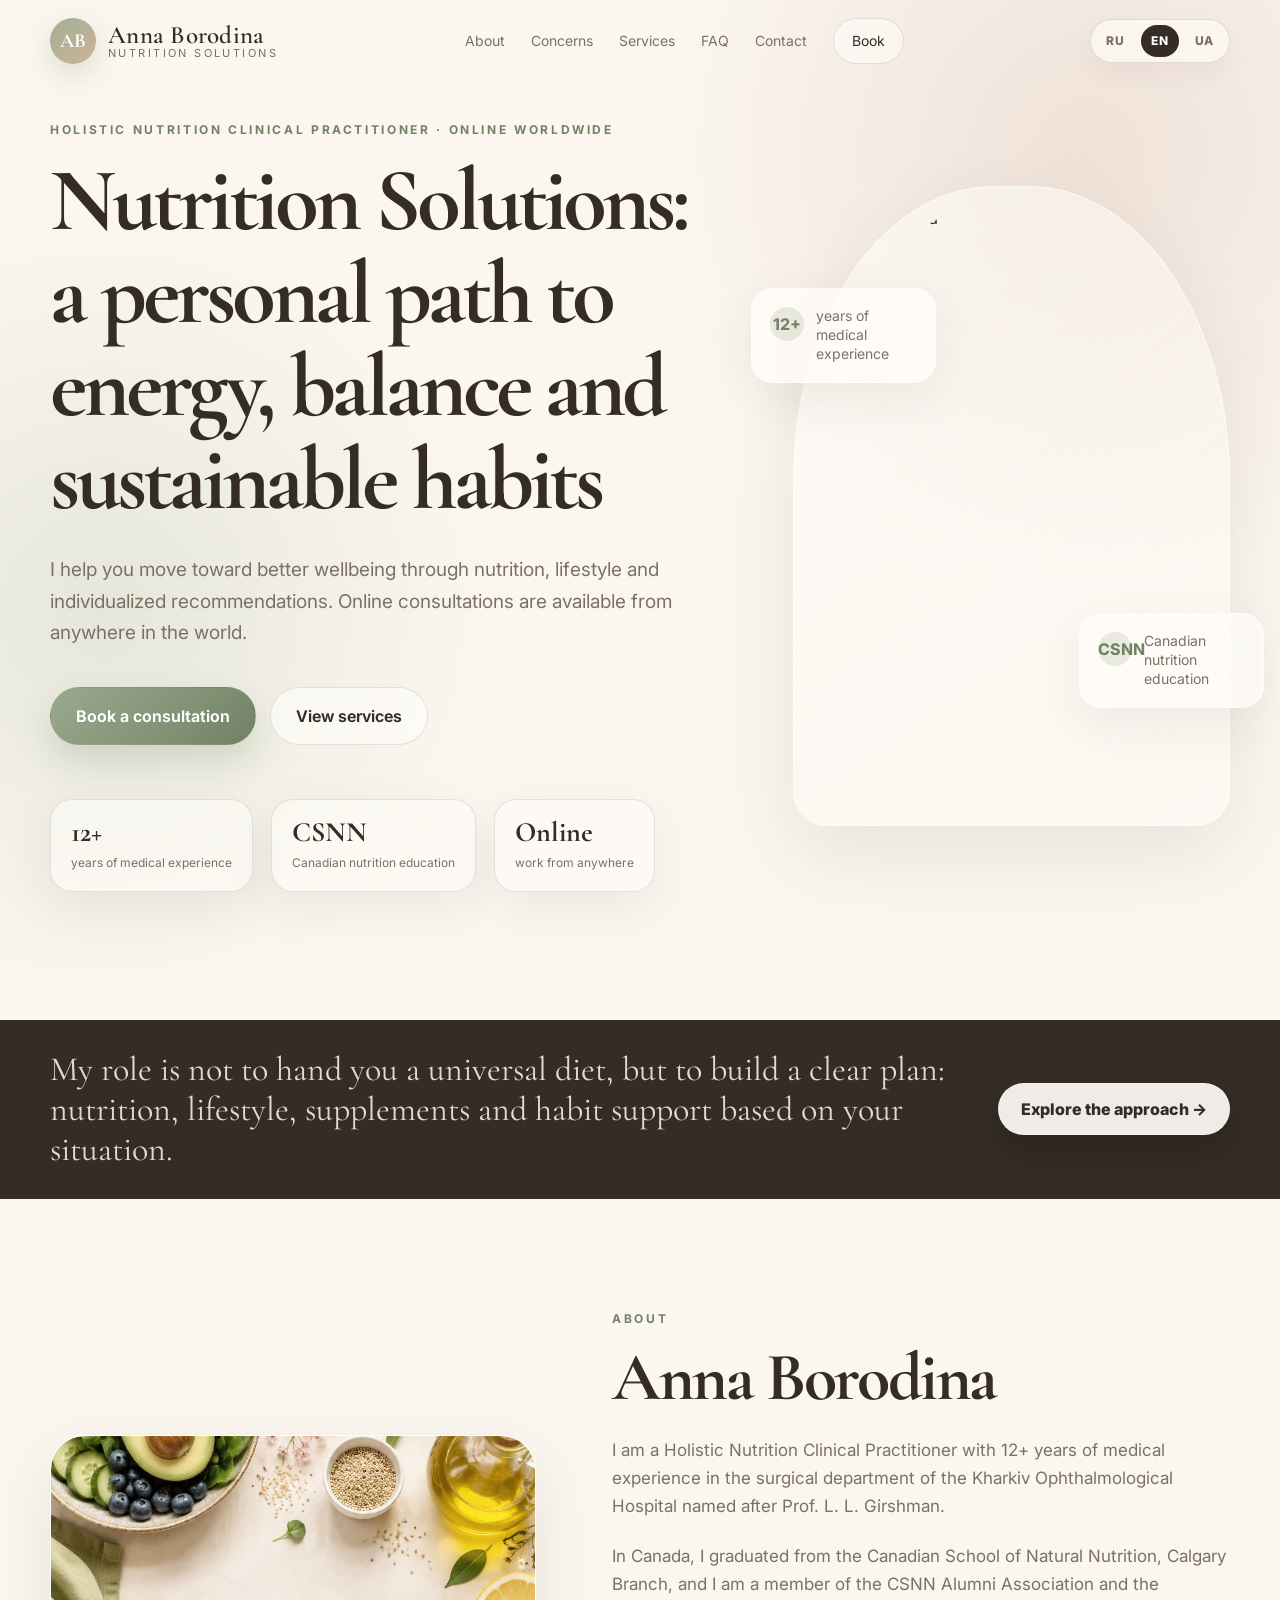
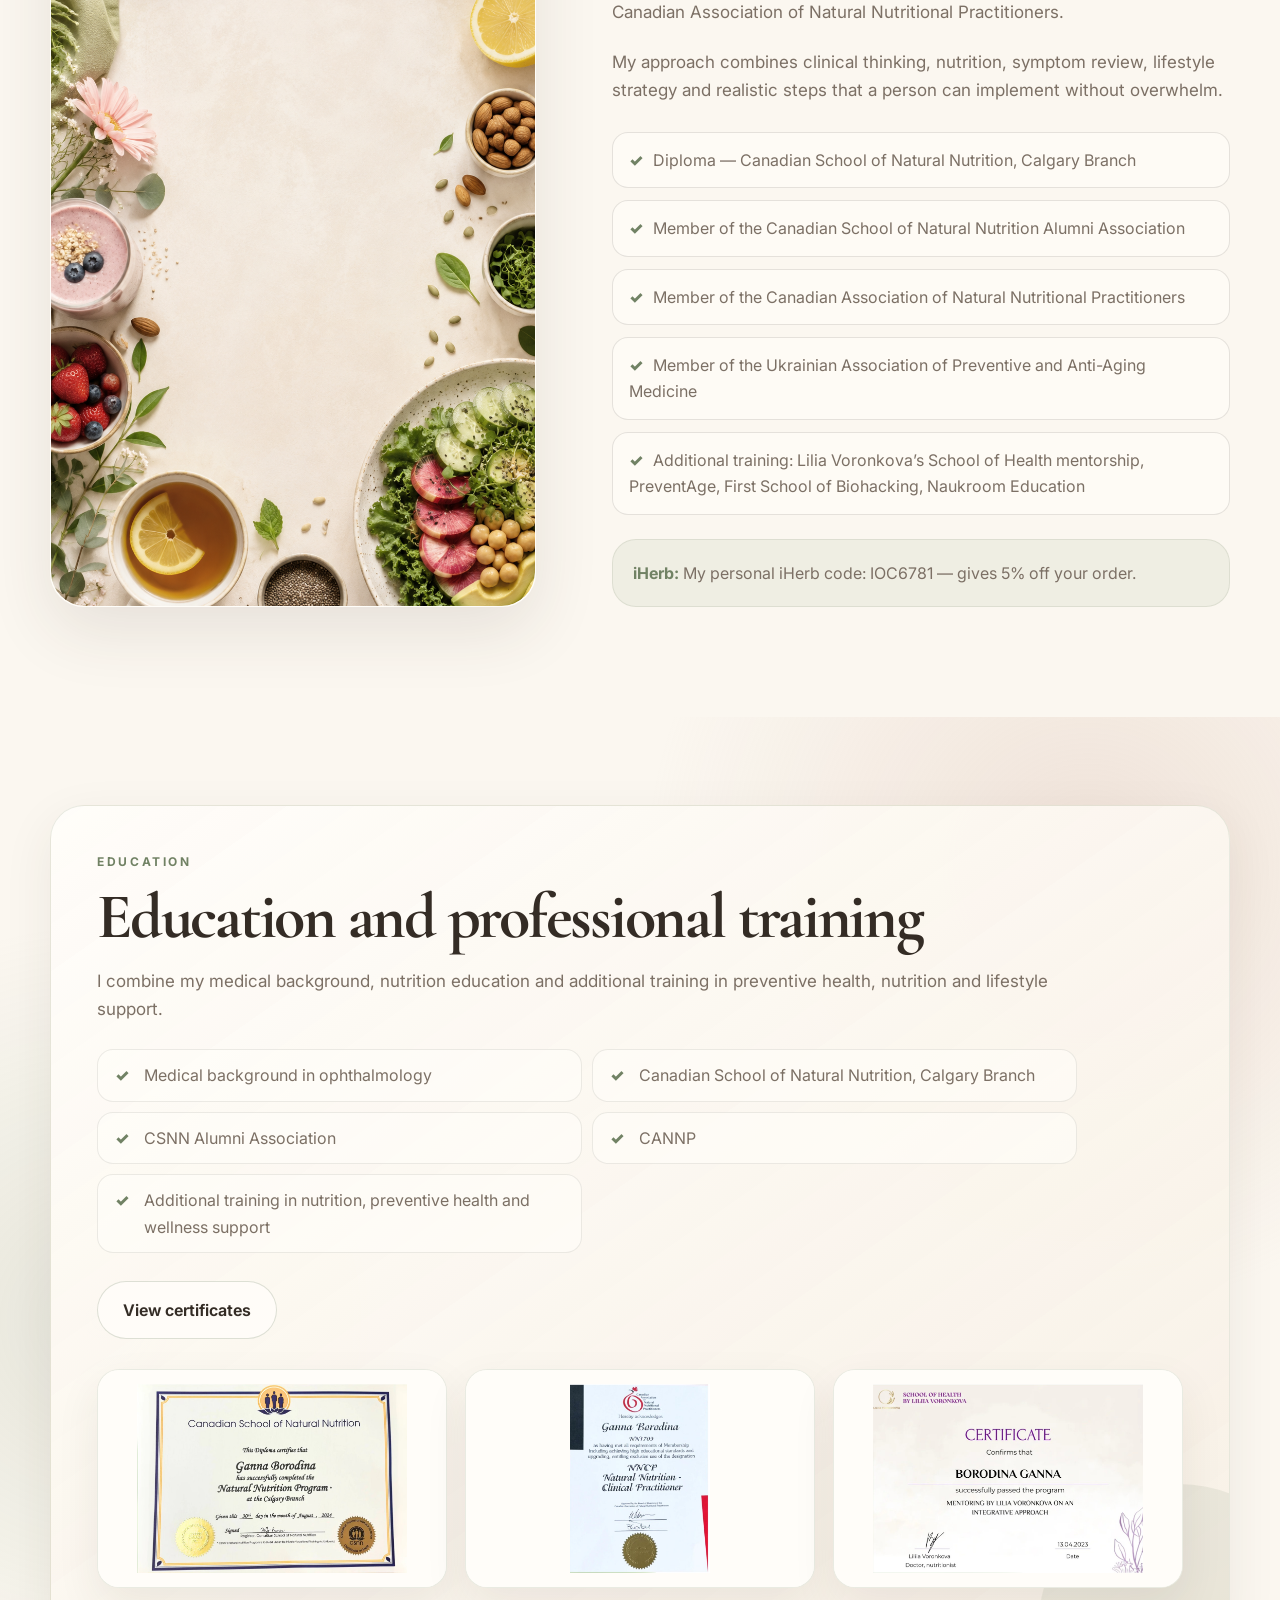
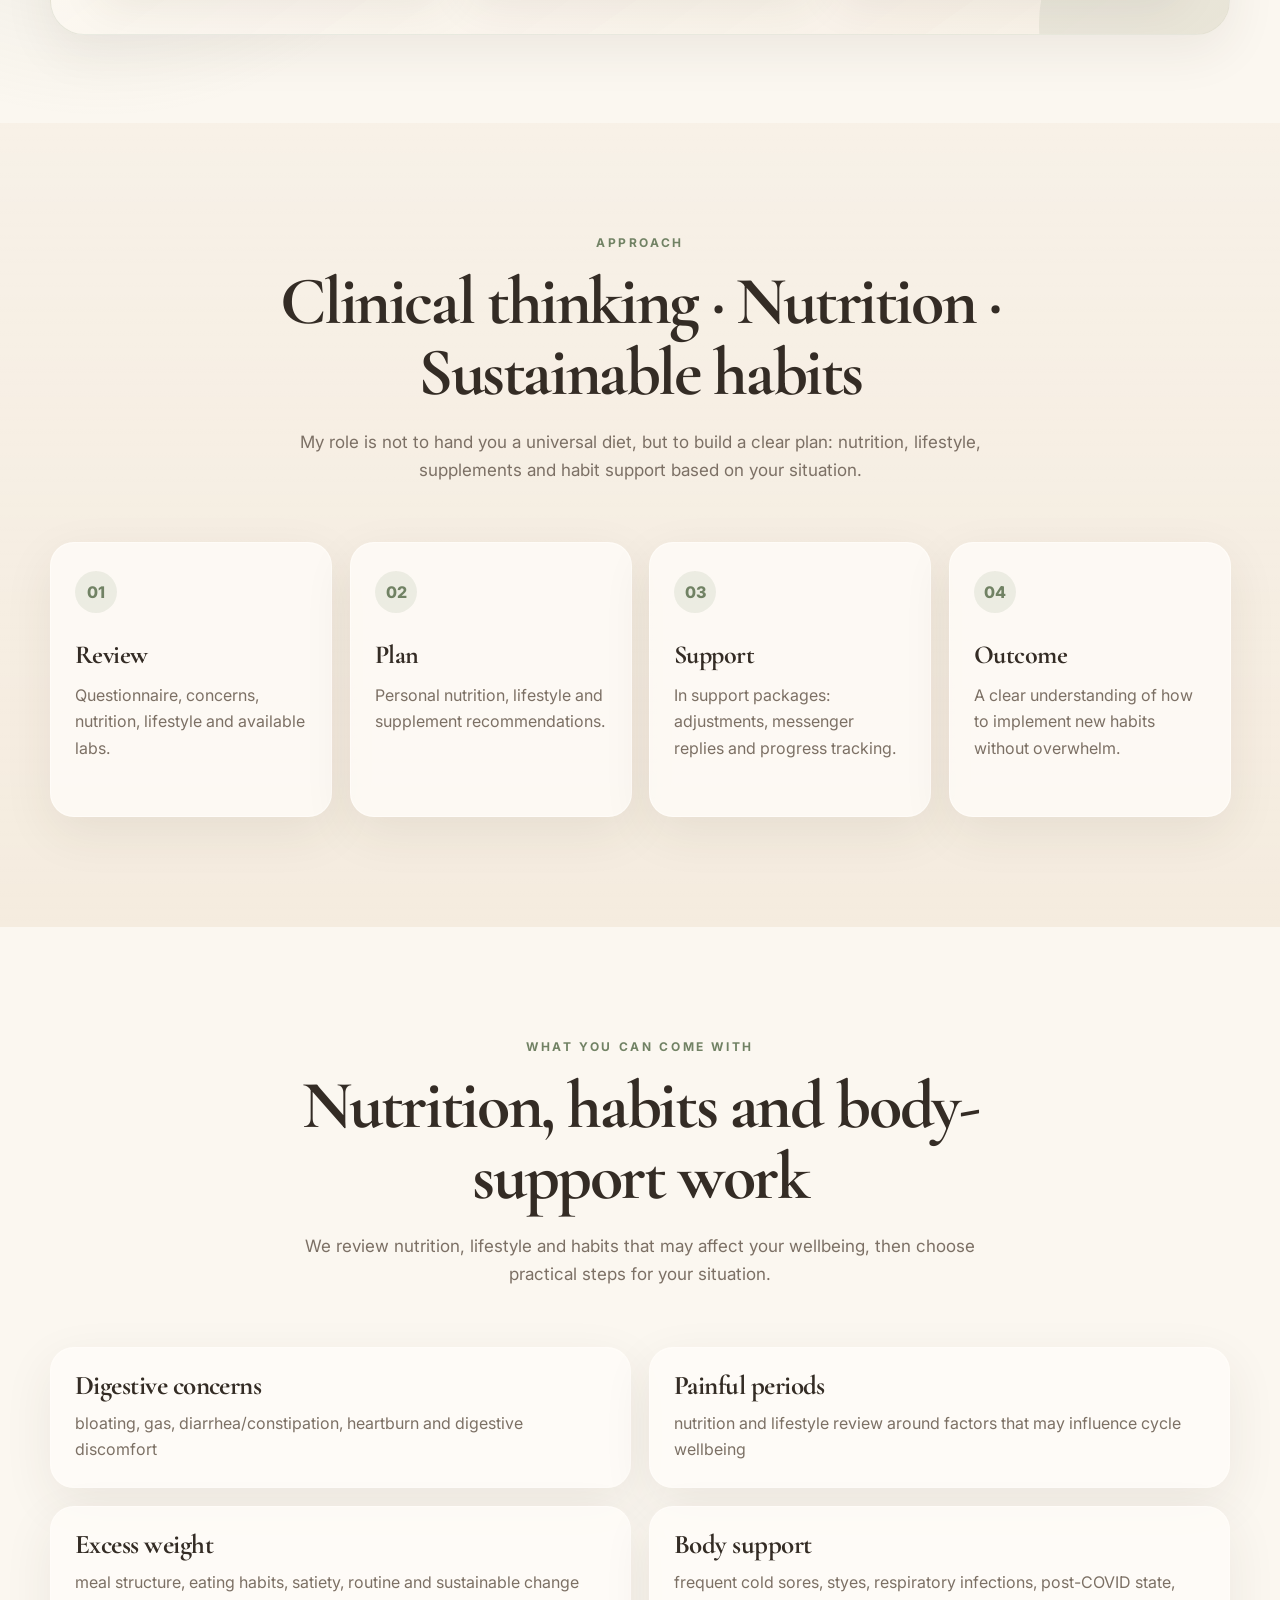
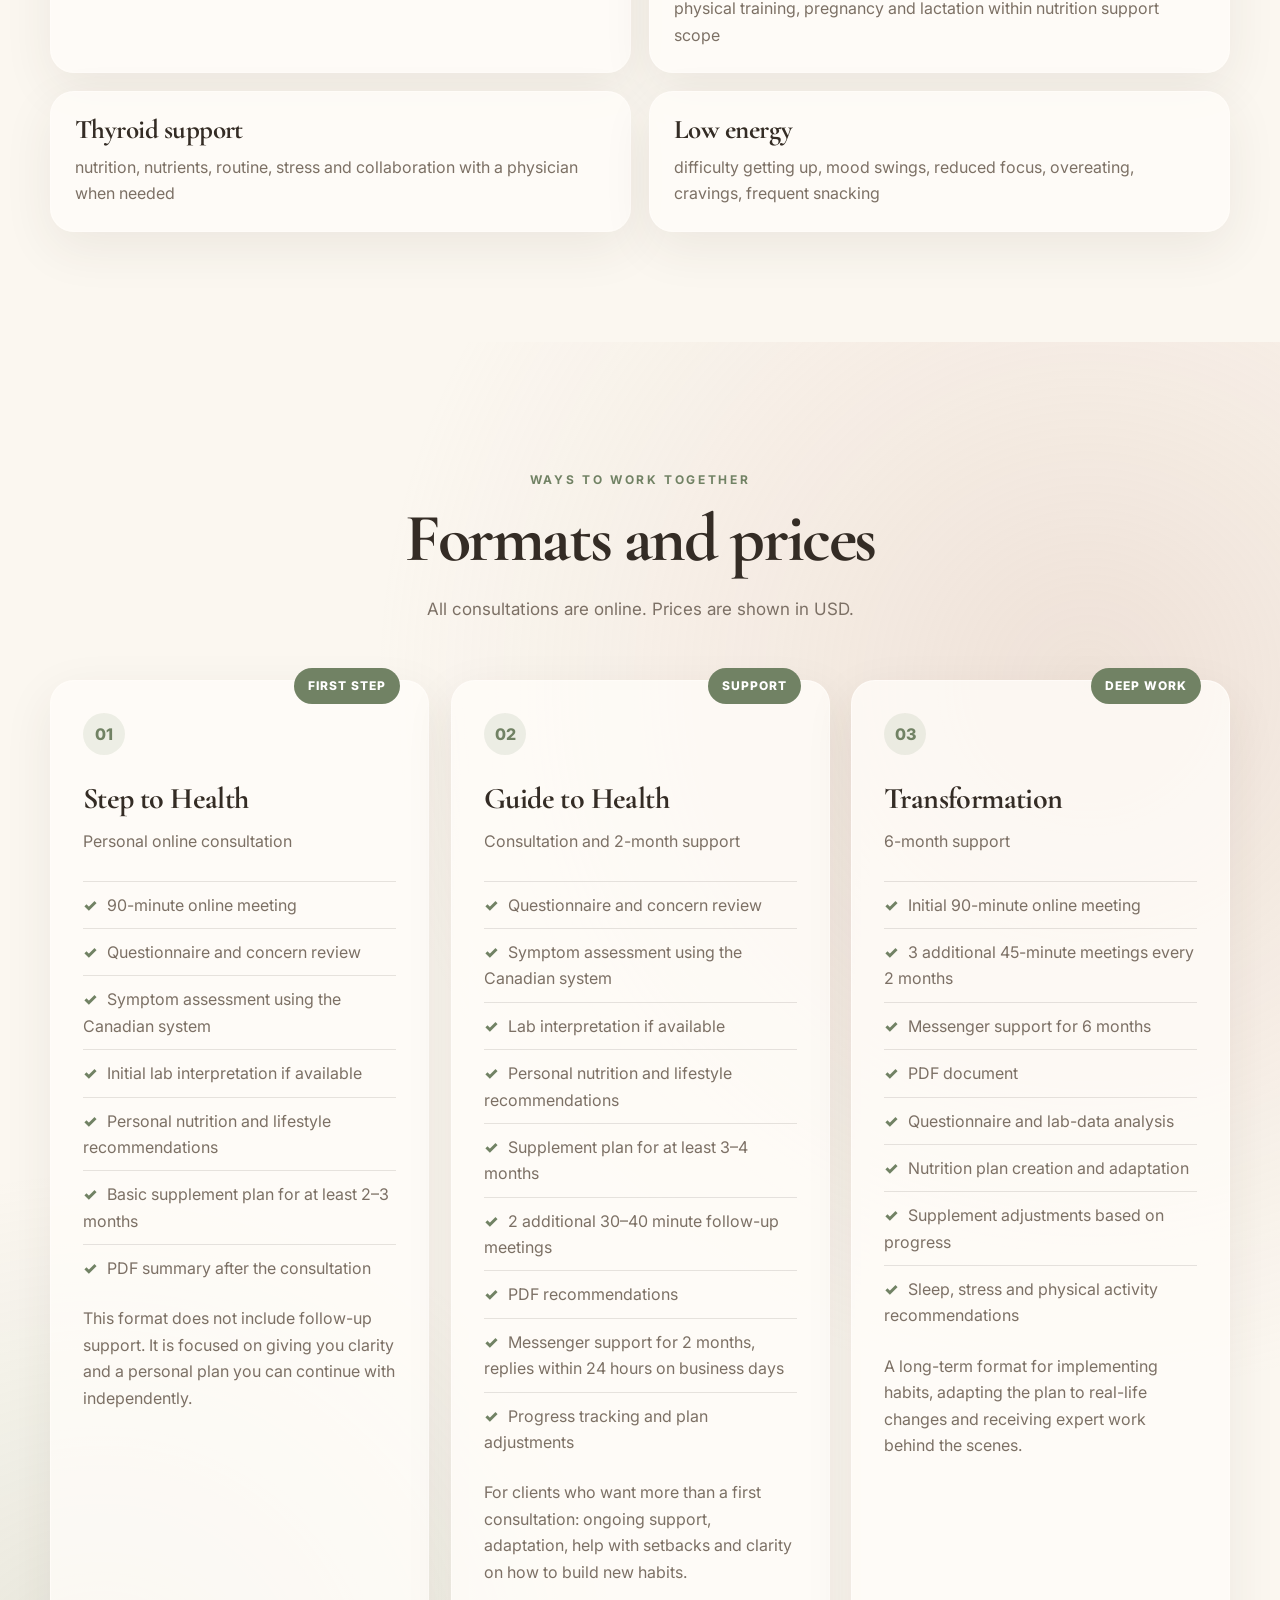
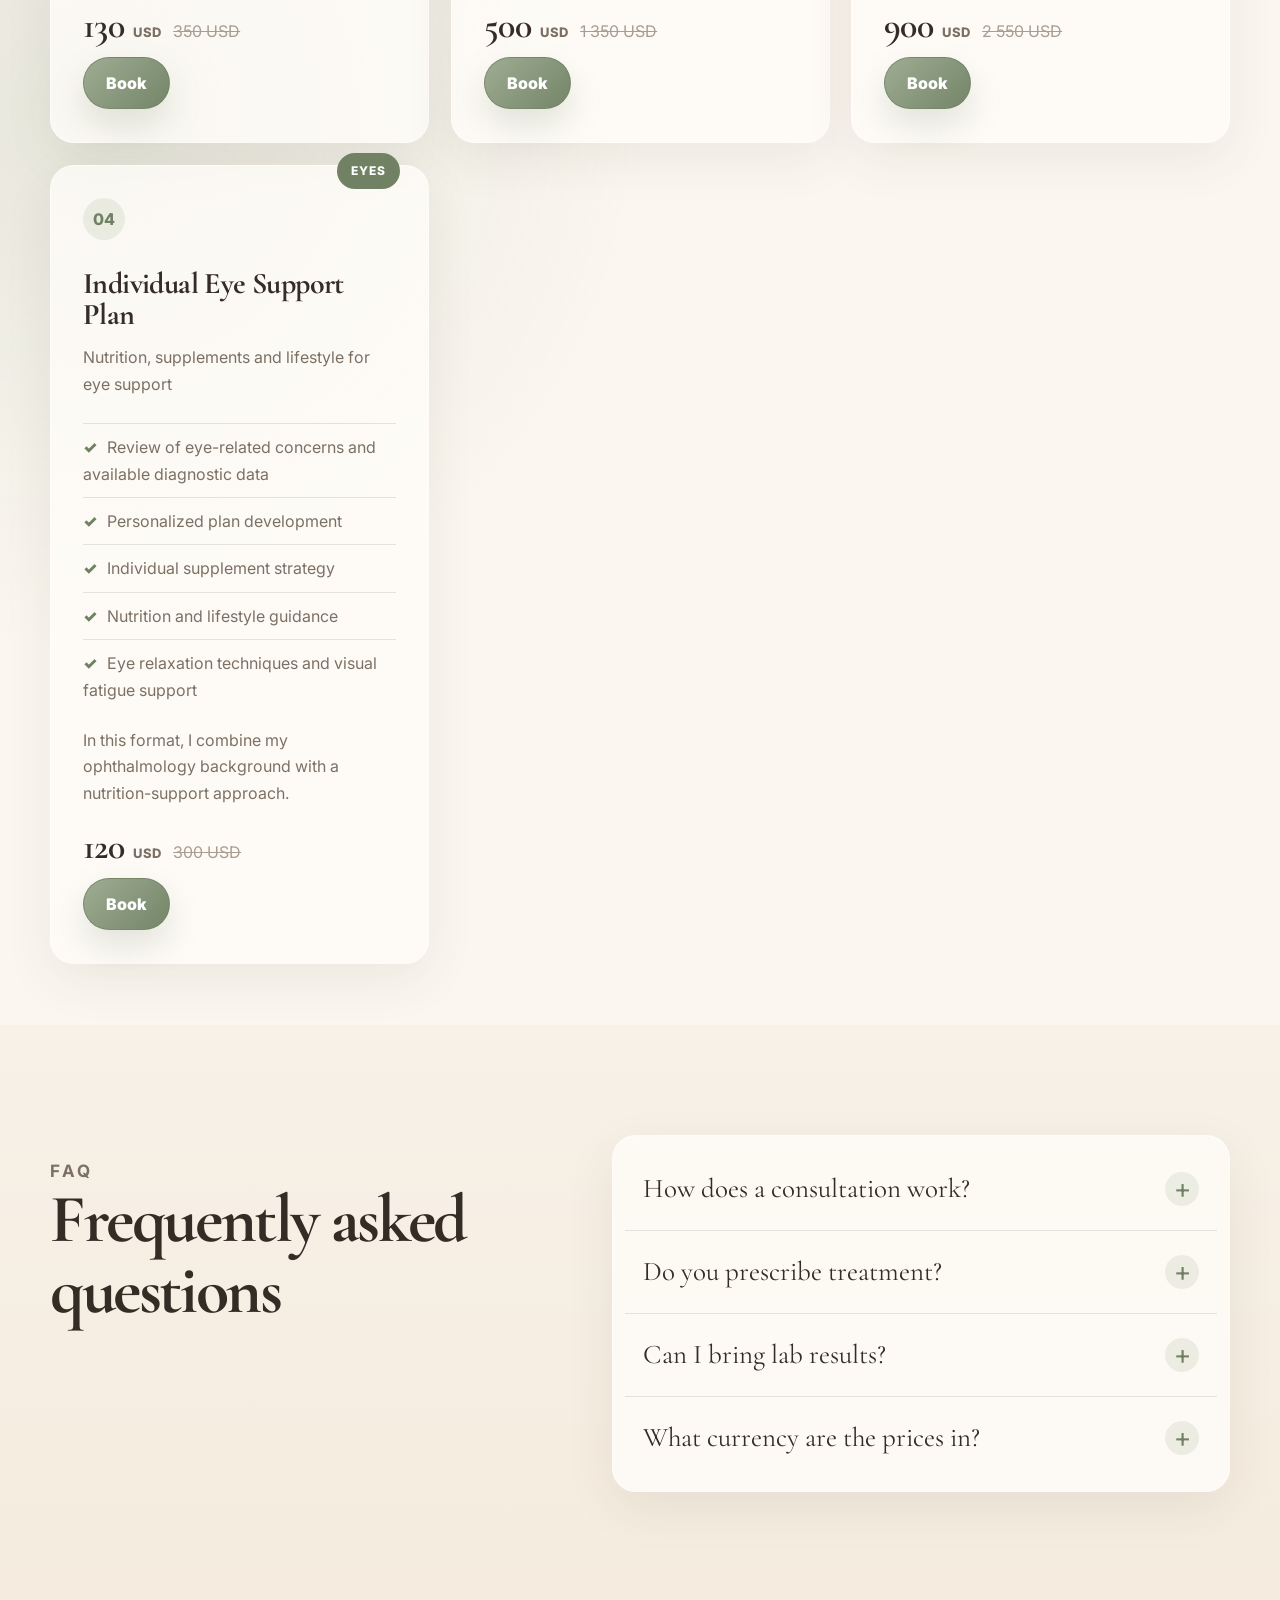
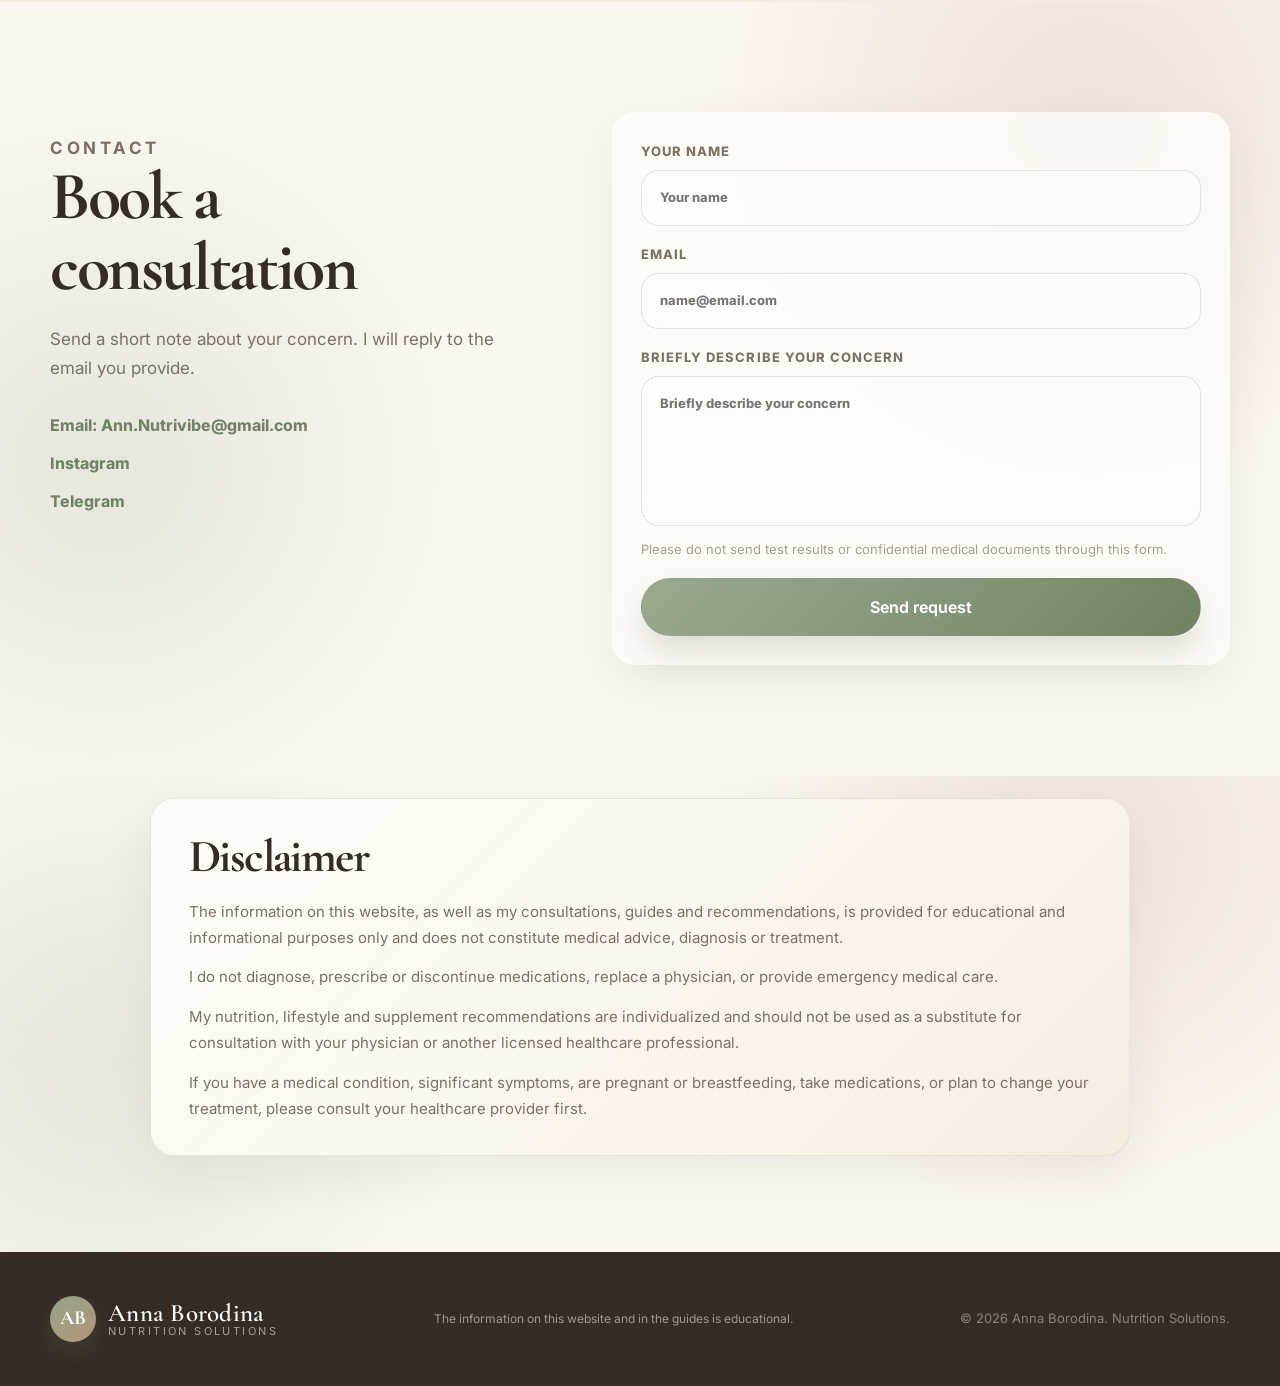
==== index.html @ f06d3c9f "Removed Disclaimer link Removed Disclaimer link" ====
<!DOCTYPE html>

<html lang="en">
<head>
<meta charset="utf-8"/>
<meta content="width=device-width, initial-scale=1.0" name="viewport"/>
<meta content="Anna Borodina — Holistic Nutrition Clinical Practitioner. Online nutrition, lifestyle and supplement consultations." name="description"/>
<title>Anna Borodina — Holistic Nutrition Clinical Practitioner</title>
<link href="https://fonts.googleapis.com" rel="preconnect"/>
<link crossorigin="" href="https://fonts.gstatic.com" rel="preconnect"/>
<link href="https://fonts.googleapis.com/css2?family=Cormorant+Garamond:ital,wght@0,400;0,500;0,600;0,700;1,400;1,500&amp;family=Inter:wght@300;400;500;600;700&amp;display=swap" rel="stylesheet"/>
<link href="style.css" rel="stylesheet"/>
</head>
<body>
<div aria-hidden="true" class="page-noise"></div>
<header class="site-header" id="siteHeader">
<div class="container header-inner">
<a aria-label="Anna Borodina home" class="brand" href="#top">
<span class="brand-mark">AB</span>
<span class="brand-text">
<strong>Anna Borodina</strong>
<em>Nutrition Solutions</em>
</span>
</a>
<nav aria-label="Main navigation" class="nav" id="mainNav">
<a href="#about">About</a>
<a href="#scope">Concerns</a>
<a href="#services">Services</a>
<a href="#guides" hidden>Guides</a>
<a href="#faq">FAQ</a>
<a href="#contact">Contact</a>
<a class="nav-cta" href="#contact">Book</a>
<div aria-label="Language switcher" class="language-switcher">
<a class="" href="ru.html">RU</a>
<a class="active" href="index.html">EN</a>
<a class="" href="ua.html">UA</a>
</div>
</nav>
<div class="header-tools">
<div aria-label="Language switcher" class="language-switcher">
<a class="" href="ru.html">RU</a>
<a class="active" href="index.html">EN</a>
<a class="" href="ua.html">UA</a>
</div>
<button aria-expanded="false" aria-label="Open menu" class="menu-button" id="menuButton">
<span></span>
<span></span>
</button>
</div>
</div>
</header>
<main id="top">
<section class="hero section-soft">
<div class="container hero-grid">
<div class="hero-copy reveal">
<p class="eyebrow">Holistic Nutrition Clinical Practitioner · Online worldwide</p>
<h1>Nutrition Solutions: a personal path to energy, balance and sustainable habits</h1>
<p class="lead">I help you move toward better wellbeing through nutrition, lifestyle and individualized recommendations. Online consultations are available from anywhere in the world.</p>
<div class="hero-actions">
<a class="button button-primary" href="#contact">Book a consultation</a>
<a class="button button-ghost" href="#services">View services</a>
</div>
<div aria-label="Key benefits" class="trust-row">
<div><strong>12+</strong><span>years of medical experience</span></div>
<div><strong>CSNN</strong><span>Canadian nutrition education</span></div>
<div><strong>Online</strong><span>work from anywhere</span></div>
</div>
</div>
<div class="hero-art reveal reveal-delay-1">
<div class="portrait-card">
<img alt="Anna Borodina" class="portrait-image" src="https://static.tildacdn.com/tild3362-6565-4362-a462-353531636139/2.png"/>
</div>
<div class="floating-note note-top">
<span>12+</span>
<p>years of medical experience</p>
</div>
<div class="floating-note note-bottom">
<span>CSNN</span>
<p>Canadian nutrition education</p>
</div>
</div>
</div>
</section>
<section class="intro-strip">
<div class="container intro-grid reveal">
<p>My role is not to hand you a universal diet, but to build a clear plan: nutrition, lifestyle, supplements and habit support based on your situation.</p>
<a href="#approach">Explore the approach →</a>
</div>
</section>
<section class="about section" id="about">
<div class="container about-grid">
<div class="about-media reveal">
<div class="soft-photo photo-real">
<img alt="Nutrition and lifestyle support" class="about-photo-image" src="assets/images/about-nutrition-frame.png"/>
<div class="photo-caption">
<strong>Nutrition Solutions</strong>
<span>Holistic Nutrition Clinical Practitioner</span>
</div>
</div>
</div>
<div class="about-copy reveal reveal-delay-1">
<p class="eyebrow">About</p>
<h2>Anna Borodina</h2>
<p>I am a Holistic Nutrition Clinical Practitioner with 12+ years of medical experience in the surgical department of the Kharkiv Ophthalmological Hospital named after Prof. L. L. Girshman.</p>
<p>In Canada, I graduated from the Canadian School of Natural Nutrition, Calgary Branch, and I am a member of the CSNN Alumni Association and the Canadian Association of Natural Nutritional Practitioners.</p>
<p>My approach combines clinical thinking, nutrition, symptom review, lifestyle strategy and realistic steps that a person can implement without overwhelm.</p>
<ul class="credentials-list">
<li>Diploma — Canadian School of Natural Nutrition, Calgary Branch</li>
<li>Member of the Canadian School of Natural Nutrition Alumni Association</li>
<li>Member of the Canadian Association of Natural Nutritional Practitioners</li>
<li>Member of the Ukrainian Association of Preventive and Anti-Aging Medicine</li>
<li>Additional training: Lilia Voronkova’s School of Health mentorship, PreventAge, First School of Biohacking, Naukroom Education</li>
</ul>
<div class="iherb-note"><strong>iHerb:</strong> My personal iHerb code: IOC6781 — gives 5% off your order.</div>
<div class="signature-row" hidden>
<span class="signature">Anna Borodina</span>
<span class="line"></span>
</div>
</div>
</div>
</section>
<section class="credentials-section section-soft" id="credentials">
<div class="container credentials-layout">
<div class="credentials-copy reveal">
<p class="eyebrow">Education</p>
<h2>Education and professional training</h2>
<p>I combine my medical background, nutrition education and additional training in preventive health, nutrition and lifestyle support.</p>
<ul class="credentials-highlights">
<li>Medical background in ophthalmology</li>
<li>Canadian School of Natural Nutrition, Calgary Branch</li>
<li>CSNN Alumni Association</li>
<li>CANNP</li>
<li>Additional training in nutrition, preventive health and wellness support</li>
</ul>
<button class="button button-ghost gallery-button" type="button" data-gallery-open="credentials">View certificates</button>
</div>
<div class="certificate-preview-grid reveal reveal-delay-1" aria-label="Anna Borodina certificates">
<button class="media-preview-card certificate-card" type="button" data-gallery-open="credentials" data-gallery-start="0" aria-label="Open certificate 1">
<img alt="Anna Borodina certificate 1" loading="lazy" src="assets/credentials/certificate-01.jpg"/>
</button>
<button class="media-preview-card certificate-card" type="button" data-gallery-open="credentials" data-gallery-start="1" aria-label="Open certificate 2">
<img alt="Anna Borodina certificate 2" loading="lazy" src="assets/credentials/certificate-02.jpg"/>
</button>
<button class="media-preview-card certificate-card" type="button" data-gallery-open="credentials" data-gallery-start="2" aria-label="Open certificate 3">
<img alt="Anna Borodina certificate 3" loading="lazy" src="assets/credentials/certificate-03.jpg"/>
</button>
</div>
<div class="gallery-source" data-gallery-alt-prefix="Anna Borodina certificate" data-gallery-counter-label="Certificate" data-gallery-count="10" data-gallery-extension="jpg" data-gallery-folder="assets/credentials" data-gallery-group-source="credentials" data-gallery-prefix="certificate" data-gallery-title="Certificates" hidden></div>
</div>
</section>
<section class="approach section section-warm" id="approach">
<div class="container">
<div class="section-heading reveal">
<p class="eyebrow">Approach</p>
<h2>Clinical thinking · Nutrition · Sustainable habits</h2>
<p>My role is not to hand you a universal diet, but to build a clear plan: nutrition, lifestyle, supplements and habit support based on your situation.</p>
</div>
<div class="principles-grid">
<article class="principle-card reveal">
<span class="card-number">01</span>
<h3>Review</h3>
<p>Questionnaire, concerns, nutrition, lifestyle and available labs.</p>
</article>
<article class="principle-card reveal reveal-delay-1">
<span class="card-number">02</span>
<h3>Plan</h3>
<p>Personal nutrition, lifestyle and supplement recommendations.</p>
</article>
<article class="principle-card reveal reveal-delay-2">
<span class="card-number">03</span>
<h3>Support</h3>
<p>In support packages: adjustments, messenger replies and progress tracking.</p>
</article>
<article class="principle-card reveal reveal-delay-3">
<span class="card-number">04</span>
<h3>Outcome</h3>
<p>A clear understanding of how to implement new habits without overwhelm.</p>
</article>
</div>
</div>
</section>
<section class="section" id="scope">
<div class="container">
<div class="section-heading reveal">
<p class="eyebrow">What you can come with</p>
<h2>Nutrition, habits and body-support work</h2>
<p>We review nutrition, lifestyle and habits that may affect your wellbeing, then choose practical steps for your situation.</p>
</div>
<div class="scope-grid">
<article class="scope-card reveal reveal-delay-0">
<h3>Digestive concerns</h3>
<p>bloating, gas, diarrhea/constipation, heartburn and digestive discomfort</p>
</article>
<article class="scope-card reveal reveal-delay-1">
<h3>Painful periods</h3>
<p>nutrition and lifestyle review around factors that may influence cycle wellbeing</p>
</article>
<article class="scope-card reveal reveal-delay-2">
<h3>Excess weight</h3>
<p>meal structure, eating habits, satiety, routine and sustainable change</p>
</article>
<article class="scope-card reveal reveal-delay-3">
<h3>Body support</h3>
<p>frequent cold sores, styes, respiratory infections, post-COVID state, physical training, pregnancy and lactation within nutrition support scope</p>
</article>
<article class="scope-card reveal reveal-delay-3">
<h3>Thyroid support</h3>
<p>nutrition, nutrients, routine, stress and collaboration with a physician when needed</p>
</article>
<article class="scope-card reveal reveal-delay-3">
<h3>Low energy</h3>
<p>difficulty getting up, mood swings, reduced focus, overeating, cravings, frequent snacking</p>
</article>
</div>
</div>
</section>
<section class="services section section-soft" id="services">
<div class="container">
<div class="section-heading reveal">
<p class="eyebrow">Ways to work together</p>
<h2>Formats and prices</h2>
<p>All consultations are online. Prices are shown in USD.</p>
</div>
<div class="service-cards">




<article class="service-card featured reveal reveal-delay-0">
<div class="badge">first step</div>
<div class="service-top">
<span>01</span>
<h3>Step to Health</h3>
</div>
<p>Personal online consultation</p>
<ul>
<li>90-minute online meeting</li>
<li>Questionnaire and concern review</li>
<li>Symptom assessment using the Canadian system</li>
<li>Initial lab interpretation if available</li>
<li>Personal nutrition and lifestyle recommendations</li>
<li>Basic supplement plan for at least 2–3 months</li>
<li>PDF summary after the consultation</li>
</ul>
<p class="service-note">This format does not include follow-up support. It is focused on giving you clarity and a personal plan you can continue with independently.</p>
<div class="service-footer"><div class="price-line"><span class="price-amount">130</span><span class="price-currency">USD</span><span class="old-price">350 USD</span></div><a class="service-button" href="#contact">Book</a></div>
</article><article class="service-card reveal reveal-delay-1">
<div class="badge">support</div>
<div class="service-top">
<span>02</span>
<h3>Guide to Health</h3>
</div>
<p>Consultation and 2-month support</p>
<ul>
<li>Questionnaire and concern review</li>
<li>Symptom assessment using the Canadian system</li>
<li>Lab interpretation if available</li>
<li>Personal nutrition and lifestyle recommendations</li>
<li>Supplement plan for at least 3–4 months</li>
<li>2 additional 30–40 minute follow-up meetings</li>
<li>PDF recommendations</li>
<li>Messenger support for 2 months, replies within 24 hours on business days</li>
<li>Progress tracking and plan adjustments</li>
</ul>
<p class="service-note">For clients who want more than a first consultation: ongoing support, adaptation, help with setbacks and clarity on how to build new habits.</p>
<div class="service-footer"><div class="price-line"><span class="price-amount">500</span><span class="price-currency">USD</span><span class="old-price">1 350 USD</span></div><a class="service-button" href="#contact">Book</a></div>
</article><article class="service-card reveal reveal-delay-2">
<div class="badge">deep work</div>
<div class="service-top">
<span>03</span>
<h3>Transformation</h3>
</div>
<p>6-month support</p>
<ul>
<li>Initial 90-minute online meeting</li>
<li>3 additional 45-minute meetings every 2 months</li>
<li>Messenger support for 6 months</li>
<li>PDF document</li>
<li>Questionnaire and lab-data analysis</li>
<li>Nutrition plan creation and adaptation</li>
<li>Supplement adjustments based on progress</li>
<li>Sleep, stress and physical activity recommendations</li>
</ul>
<p class="service-note">A long-term format for implementing habits, adapting the plan to real-life changes and receiving expert work behind the scenes.</p>
<div class="service-footer"><div class="price-line"><span class="price-amount">900</span><span class="price-currency">USD</span><span class="old-price">2 550 USD</span></div><a class="service-button" href="#contact">Book</a></div>
</article><article class="service-card reveal reveal-delay-3">
<div class="badge">eyes</div>
<div class="service-top">
<span>04</span>
<h3>Individual Eye Support Plan</h3>
</div>
<p>Nutrition, supplements and lifestyle for eye support</p>
<ul>
<li>Review of eye-related concerns and available diagnostic data</li>
<li>Personalized plan development</li>
<li>Individual supplement strategy</li>
<li>Nutrition and lifestyle guidance</li>
<li>Eye relaxation techniques and visual fatigue support</li>
</ul>
<p class="service-note">In this format, I combine my ophthalmology background with a nutrition-support approach.</p>
<div class="service-footer"><div class="price-line"><span class="price-amount">120</span><span class="price-currency">USD</span><span class="old-price">300 USD</span></div><a class="service-button" href="#contact">Book</a></div>
</article></div>
</div>
</section>
<section class="section" id="guides" hidden>
<div class="container">
<div class="section-heading reveal">
<p class="eyebrow">Guides</p>
<h2>Helpful materials</h2>
<p>Download the free PDF or preview paid guides before buying them through an external checkout.</p>
</div>
<div class="guides-grid">
<article class="guide-card reveal reveal-delay-0">
<div class="guide-cover"><strong>Fatigue Support Guide</strong></div>
<div class="guide-body">
<p>A free guide with nutrition, lifestyle, nutrient, stress and sleep recommendations.</p>
<div class="guide-actions">
<span class="guide-price">Free</span>
<a class="guide-action guide-action-free" href="assets/guides/fatigue-guide-free-demo.pdf" download>Download PDF</a>
</div>
</div>
</article>
<article class="guide-card reveal reveal-delay-1">
<div class="guide-cover"><strong>Supplements for Energy</strong></div>
<div class="guide-body">
<p>A continuation of the free guide: useful energy-support supplements with active iHerb links.</p>
<div class="guide-actions">
<span class="guide-price">10 USD</span>
<button class="guide-action guide-action-paid" type="button" data-guide-modal data-title="Supplements for Energy" data-price="10 USD" data-page-one="How low energy may be connected with nutrition, routine, stress and nutrient gaps." data-page-two="Examples of nutrients often discussed for low energy: protein, iron, B12, magnesium, omega-3." data-checkout-url="https://example.com/checkout/supplements-for-energy">Preview · 10 USD</button>
</div>
</div>
</article>
<article class="guide-card reveal reveal-delay-2">
<div class="guide-cover"><strong>Seed Cycling</strong></div>
<div class="guide-body">
<p>A guide to using natural seeds to support hormonal balance throughout the menstrual cycle.</p>
<div class="guide-actions">
<span class="guide-price">10 USD</span>
<button class="guide-action guide-action-paid" type="button" data-guide-modal data-title="Seed Cycling" data-price="10 USD" data-page-one="What seed cycling is and how it is commonly connected to menstrual cycle phases." data-page-two="Sample structure: which seeds are used, how to add them to meals, and who should be cautious." data-checkout-url="https://example.com/checkout/seed-cycling">Preview · 10 USD</button>
</div>
</div>
</article>
</div>
</div>
</section>
<section class="faq section section-warm" id="faq">
<div class="container faq-grid">
<div class="faq-intro reveal">
<p class="eyebrow">FAQ</p>
<h2>Frequently asked questions</h2>
</div>
<div class="accordion reveal reveal-delay-1">
<div class="accordion-item">
<button type="button">
              How does a consultation work?
              <span>+</span>
</button>
<div class="accordion-content">
<p>Online. Before the meeting, you complete a questionnaire and, if needed, a food diary. During the session, we review concerns, nutrition, lifestyle and available labs, then build a plan.</p>
</div>
</div>
<div class="accordion-item">
<button type="button">
              Do you prescribe treatment?
              <span>+</span>
</button>
<div class="accordion-content">
<p>No. The information is educational. I do not diagnose, prescribe treatment or cancel a physician’s recommendations.</p>
</div>
</div>
<div class="accordion-item">
<button type="button">
              Can I bring lab results?
              <span>+</span>
</button>
<div class="accordion-content">
<p>Yes. Existing labs can be discussed as part of a nutrition review. If needed, I may suggest discussing additional testing with your physician.</p>
</div>
</div>
<div class="accordion-item">
<button type="button">
              What currency are the prices in?
              <span>+</span>
</button>
<div class="accordion-content">
<p>All prices on the website are listed in USD.</p>
</div>
</div>
</div>
</div>
</section>
<section class="contact section-soft" id="contact">
<div class="container contact-grid">
<div class="contact-copy reveal">
<p class="eyebrow">Contact</p>
<h2>Book a consultation</h2>
<p>Send a short note about your concern. I will reply to the email you provide.</p>
<div class="contact-links">
<button class="contact-email-copy" data-copy-email="Ann.Nutrivibe@gmail.com" data-locale="en" type="button">
<span>Email: Ann.Nutrivibe@gmail.com</span>
</button>
<span class="contact-email-status" data-copy-status hidden role="status" aria-live="polite"></span>
<a href="https://www.instagram.com/annaborodina.nncp/" rel="noopener" target="_blank">Instagram</a>
<a href="https://t.me/Anna_NNCP" rel="noopener" target="_blank">Telegram</a>
</div>
</div>
<form action="https://formspree.io/f/xyeyobeq" class="contact-form reveal reveal-delay-1" id="contactForm" data-locale="en" method="POST">
<input name="subject" type="hidden" value="Consultation request — {{ name }}"/>
<input name="language" type="hidden" value="EN"/>
<input aria-hidden="true" autocomplete="off" class="form-honeypot" name="_gotcha" tabindex="-1" type="text"/>
<label>
            Your name
            <input aria-describedby="contactNameError" id="contactName" name="name" placeholder="Your name" required="" type="text"/>
<span class="form-field-error" data-field-error="name" id="contactNameError" role="alert"></span>
</label>
<label>
            Email
            <input aria-describedby="contactEmailError" autocomplete="email" id="contactEmail" inputmode="email" maxlength="254" name="email" placeholder="name@email.com" required="" type="email"/>
<span class="form-field-error" data-field-error="email" id="contactEmailError" role="alert"></span>
</label>
<label>
            Briefly describe your concern
            <textarea aria-describedby="contactMessageError" id="contactMessage" maxlength="1000" name="message" placeholder="Briefly describe your concern" required=""></textarea>
<span class="form-field-error" data-field-error="message" id="contactMessageError" role="alert"></span>
</label>
<p class="form-note">Please do not send test results or confidential medical documents through this form.</p>
<button class="button button-primary" data-submit-button type="submit">
<span data-submit-label>Send request</span>
</button>
<p class="form-status" data-form-status hidden role="status" aria-live="polite"></p>
</form>
</div>
<div class="container booking-cta reveal" hidden>
<div>
<h3>Ready to begin?</h3>
<p>If you have already chosen a consultation format, you can book a convenient time in the calendar. After booking, you will receive an email confirmation and an online meeting link.</p>
</div>
<a class="booking-cta-button" href="https://calendly.com/ann-festinalente/consultation" rel="noopener" target="_blank">Choose date and time</a>
</div>
</section>
<section class="disclaimer-section section-soft" id="disclaimer">
<div class="container">
<article class="disclaimer-card reveal">
<h2>Disclaimer</h2>
<div class="disclaimer-copy">
<p>The information on this website, as well as my consultations, guides and recommendations, is provided for educational and informational purposes only and does not constitute medical advice, diagnosis or treatment.</p>
<p>I do not diagnose, prescribe or discontinue medications, replace a physician, or provide emergency medical care.</p>
<p>My nutrition, lifestyle and supplement recommendations are individualized and should not be used as a substitute for consultation with your physician or another licensed healthcare professional.</p>
<p>If you have a medical condition, significant symptoms, are pregnant or breastfeeding, take medications, or plan to change your treatment, please consult your healthcare provider first.</p>
</div>
</article>
</div>
</section>
</main>
<div aria-hidden="true" class="submission-overlay" data-submit-overlay hidden tabindex="-1">
<div class="submission-feedback" role="status" aria-live="assertive">
<div aria-hidden="true" class="submission-symbol">
<span class="submission-spinner-circle"></span>
<span class="submission-success-circle"></span>
</div>
<p class="submission-message"><span data-overlay-message></span><span aria-hidden="true" data-overlay-dots></span></p>
</div>
</div>
<footer class="site-footer">
<div class="container footer-grid">
<div>
<a class="brand footer-brand" href="#top">
<span class="brand-mark">AB</span>
<span class="brand-text">
<strong>Anna Borodina</strong>
<em>Nutrition Solutions</em>
</span>
</a>
</div>
<p class="footer-disclaimer">The information on this website and in the guides is educational.</p>
<p class="copyright">© 2026 Anna Borodina. Nutrition Solutions.</p>
</div>
</footer>
<div class="media-modal" id="mediaGalleryModal" role="dialog" aria-modal="true" aria-hidden="true" aria-labelledby="mediaGalleryTitle" hidden>
<div class="media-modal-panel" role="document">
<button class="media-modal-close" type="button" aria-label="Close gallery" data-gallery-close>&times;</button>
<div class="media-modal-header">
<div>
<p class="eyebrow" data-gallery-counter></p>
<h2 id="mediaGalleryTitle" data-gallery-title></h2>
</div>
</div>
<div class="media-modal-viewer">
<button class="media-modal-nav media-modal-prev" type="button" aria-label="Previous image" data-gallery-prev>‹</button>
<img alt="" data-gallery-image/>
<button class="media-modal-nav media-modal-next" type="button" aria-label="Next image" data-gallery-next>›</button>
</div>
</div>
</div>
<div class="guide-modal" id="guideModal" role="dialog" aria-modal="true" aria-hidden="true" aria-labelledby="guideModalTitle" hidden>
<div class="guide-modal-panel" role="document">
<button class="guide-modal-close" type="button" aria-label="Close" data-guide-close>&times;</button>
<div class="guide-modal-header">
<div>
<p class="eyebrow">Preview</p>
<h2 id="guideModalTitle" data-guide-title></h2>
</div>
<span class="guide-modal-price" data-guide-price></span>
</div>
<div class="guide-preview-window">
<div class="guide-preview-pages">
<article class="guide-preview-page">
<span>01</span>
<p data-guide-page-one></p>
</article>
<article class="guide-preview-page">
<span>02</span>
<p data-guide-page-two></p>
</article>
</div>
<div class="guide-preview-fade" aria-hidden="true"></div>
</div>
<div class="guide-purchase-box">
<div>
<h3>Full PDF after payment</h3>
<p>After payment on the external checkout platform, the PDF will be sent to your email.</p>
</div>
<a class="guide-buy-button" href="#" target="_blank" rel="noopener" data-guide-checkout>Buy guide</a>
</div>
</div>
</div>
<script src="script.js"></script>
</body>
</html>
---- style.css ----
:root {
  --bg: #fbf7f0;
  --bg-soft: #f5ecdf;
  --bg-warm: #efe1d2;
  --paper: #fffdf9;
  --paper-soft: rgba(255, 253, 249, 0.78);
  --text: #342c25;
  --muted: #7c7065;
  --faint: #a99c90;
  --sage: #9baa8f;
  --sage-dark: #718264;
  --clay: #c7a888;
  --rose: #d8b9aa;
  --line: rgba(52, 44, 37, 0.12);
  --shadow: 0 28px 80px rgba(63, 48, 36, 0.10);
  --shadow-soft: 0 16px 50px rgba(63, 48, 36, 0.08);
  --ease-soft: cubic-bezier(0.22, 1, 0.36, 1);
  --ease-lift: cubic-bezier(0.2, 0.82, 0.2, 1);
  --radius-xl: 34px;
  --radius-lg: 24px;
  --radius-md: 18px;
  --container: 1180px;
  --serif: "Cormorant Garamond", Georgia, serif;
  --sans: "Inter", system-ui, -apple-system, BlinkMacSystemFont, "Segoe UI", sans-serif;
}

*,
*::before,
*::after {
  box-sizing: border-box;
}

html {
  scroll-behavior: smooth;
}

body {
  margin: 0;
  font-family: var(--sans);
  background: var(--bg);
  color: var(--text);
  line-height: 1.65;
  overflow-x: hidden;
}

body.menu-open {
  overflow: hidden;
}

a {
  color: inherit;
  text-decoration: none;
}

button,
input,
textarea {
  font: inherit;
}

.nav a[hidden],
.signature-row[hidden],
#guides[hidden],
.booking-cta[hidden] {
  display: none !important;
}

.container {
  width: min(var(--container), calc(100% - 40px));
  margin-inline: auto;
}

.page-noise {
  position: fixed;
  inset: 0;
  pointer-events: none;
  opacity: 0.22;
  z-index: 0;
  background-image:
    radial-gradient(circle at 1px 1px, rgba(52, 44, 37, 0.12) 1px, transparent 0);
  background-size: 18px 18px;
  mask-image: linear-gradient(to bottom, black, transparent 70%);
}

.site-header {
  position: fixed;
  inset: 0 0 auto;
  z-index: 50;
  transition: background 0.25s ease, box-shadow 0.25s ease, backdrop-filter 0.25s ease;
}

.site-header.scrolled {
  background: rgba(251, 247, 240, 0.84);
  backdrop-filter: blur(18px);
  box-shadow: 0 1px 0 var(--line);
}

.header-inner {
  height: 82px;
  display: flex;
  align-items: center;
  justify-content: space-between;
  gap: 24px;
}

.brand {
  display: inline-flex;
  align-items: center;
  gap: 12px;
  min-width: max-content;
}

.brand-mark {
  width: 46px;
  height: 46px;
  display: grid;
  place-items: center;
  border-radius: 50%;
  background:
    linear-gradient(145deg, rgba(155, 170, 143, 0.95), rgba(199, 168, 136, 0.86));
  color: white;
  font-family: var(--serif);
  font-size: 20px;
  font-weight: 700;
  box-shadow: 0 10px 30px rgba(113, 130, 100, 0.24);
}

.brand-text {
  display: grid;
  line-height: 1.05;
}

.brand-text strong {
  font-family: var(--serif);
  font-size: 25px;
  font-weight: 600;
  letter-spacing: 0.01em;
}

.brand-text em {
  font-style: normal;
  font-size: 11px;
  letter-spacing: 0.22em;
  text-transform: uppercase;
  color: var(--muted);
}

.nav {
  display: flex;
  align-items: center;
  gap: 26px;
  color: var(--muted);
  font-size: 14px;
}

.nav a {
  position: relative;
  transition: color 0.2s ease;
}

.nav a:not(.nav-cta)::after {
  content: "";
  position: absolute;
  left: 0;
  right: 0;
  bottom: -7px;
  height: 1px;
  background: var(--sage);
  transform: scaleX(0);
  transform-origin: left;
  transition: transform 0.25s ease;
}

.nav a:hover {
  color: var(--text);
}

.nav a:hover::after {
  transform: scaleX(1);
}

.nav-cta {
  padding: 10px 18px;
  border: 1px solid var(--line);
  border-radius: 999px;
  background: rgba(255, 253, 249, 0.55);
  color: var(--text);
}

.menu-button {
  display: none;
  width: 46px;
  height: 46px;
  border: 1px solid var(--line);
  background: var(--paper-soft);
  border-radius: 50%;
  cursor: pointer;
  position: relative;
}

.menu-button span {
  position: absolute;
  left: 13px;
  right: 13px;
  height: 2px;
  background: var(--text);
  border-radius: 2px;
  transition: transform 0.25s ease, top 0.25s ease;
}

.menu-button span:first-child {
  top: 17px;
}

.menu-button span:last-child {
  top: 27px;
}

.menu-button.active span:first-child {
  top: 22px;
  transform: rotate(45deg);
}

.menu-button.active span:last-child {
  top: 22px;
  transform: rotate(-45deg);
}

.section,
.section-soft {
  position: relative;
  z-index: 1;
}

.section {
  padding: 110px 0;
}

.section-soft {
  padding: 128px 0;
  background:
    radial-gradient(circle at 85% 15%, rgba(216, 185, 170, 0.34), transparent 32%),
    radial-gradient(circle at 8% 60%, rgba(155, 170, 143, 0.22), transparent 30%),
    var(--bg);
}

.section-warm {
  background:
    linear-gradient(180deg, rgba(255,255,255,0.26), rgba(255,255,255,0)),
    var(--bg-soft);
}

.eyebrow {
  margin: 0 0 14px;
  color: var(--sage-dark);
  letter-spacing: 0.22em;
  text-transform: uppercase;
  font-weight: 700;
  font-size: 12px;
}

h1,
h2,
h3 {
  font-family: var(--serif);
  line-height: 1.04;
  color: var(--text);
  margin: 0;
}

h1 {
  font-size: clamp(54px, 7vw, 94px);
  letter-spacing: -0.045em;
  max-width: 760px;
}

h2 {
  font-size: clamp(40px, 5.5vw, 68px);
  letter-spacing: -0.035em;
}

h3 {
  font-size: 30px;
  letter-spacing: -0.02em;
}

.lead {
  margin: 28px 0 0;
  font-size: 19px;
  color: var(--muted);
  max-width: 650px;
}

.hero {
  min-height: 100vh;
  display: grid;
  align-items: center;
  padding-top: 120px;
}

.hero-grid {
  display: grid;
  grid-template-columns: minmax(0, 1.1fr) minmax(330px, 0.72fr);
  gap: 76px;
  align-items: center;
}

.hero-actions {
  display: flex;
  flex-wrap: wrap;
  gap: 14px;
  margin-top: 38px;
}

.button {
  display: inline-flex;
  align-items: center;
  justify-content: center;
  min-height: 54px;
  padding: 15px 25px;
  border-radius: 999px;
  border: 1px solid transparent;
  font-weight: 650;
  cursor: pointer;
  transition: transform 0.32s var(--ease-lift), box-shadow 0.32s var(--ease-soft), background 0.32s ease, border-color 0.32s ease, color 0.32s ease;
  will-change: transform;
}

.button:hover {
  transform: translateY(-3px);
}

.button-primary {
  color: white;
  background: linear-gradient(135deg, var(--sage), var(--sage-dark));
  box-shadow: 0 16px 34px rgba(113, 130, 100, 0.24);
}

.button-primary:hover {
  box-shadow: 0 20px 42px rgba(113, 130, 100, 0.30);
}

.button-ghost {
  background: rgba(255, 253, 249, 0.64);
  border-color: var(--line);
  color: var(--text);
}

.button-ghost:hover {
  background: rgba(255, 253, 249, 0.9);
  border-color: rgba(113, 130, 100, 0.38);
  box-shadow: 0 14px 30px rgba(63, 48, 36, 0.08);
}

.trust-row {
  margin-top: 54px;
  display: flex;
  gap: 18px;
  flex-wrap: wrap;
}

.trust-row div {
  min-width: 130px;
  padding: 18px 20px;
  border: 1px solid var(--line);
  background: rgba(255, 253, 249, 0.52);
  border-radius: 22px;
  box-shadow: var(--shadow-soft);
}

.trust-row strong {
  display: block;
  font-family: var(--serif);
  font-size: 28px;
  line-height: 1;
}

.trust-row span {
  display: block;
  margin-top: 7px;
  color: var(--muted);
  font-size: 12px;
}

.hero-art {
  position: relative;
  min-height: 640px;
}

.portrait-card {
  position: absolute;
  inset: 0;
  border-radius: 46% 46% var(--radius-xl) var(--radius-xl);
  padding: 18px;
  background:
    linear-gradient(145deg, rgba(255, 253, 249, 0.52), rgba(255, 253, 249, 0.2));
  border: 1px solid rgba(255, 253, 249, 0.72);
  box-shadow: var(--shadow);
}

.portrait-placeholder {
  width: 100%;
  height: 100%;
  border-radius: 46% 46% 26px 26px;
  display: grid;
  place-items: center;
  align-content: center;
  background:
    linear-gradient(rgba(52, 44, 37, 0.02), rgba(52, 44, 37, 0.04)),
    radial-gradient(circle at 36% 20%, rgba(255, 255, 255, 0.7), transparent 24%),
    linear-gradient(135deg, #e9d8c8, #f6eee4 45%, #bec9b7);
  overflow: hidden;
  position: relative;
}

.portrait-placeholder::after {
  content: "";
  position: absolute;
  width: 82%;
  height: 80%;
  bottom: -12%;
  border-radius: 48% 48% 0 0;
  background:
    radial-gradient(circle at 50% 24%, #f6e7d8 0 17%, transparent 18%),
    linear-gradient(145deg, rgba(155,170,143,0.32), rgba(199,168,136,0.28));
  filter: blur(0.2px);
  opacity: 0.9;
}

.portrait-placeholder span {
  position: relative;
  z-index: 1;
  font-family: var(--serif);
  font-size: 84px;
  color: rgba(52, 44, 37, 0.72);
}

.portrait-placeholder small {
  position: relative;
  z-index: 1;
  color: rgba(52, 44, 37, 0.55);
  font-size: 14px;
}

.floating-note {
  position: absolute;
  max-width: 185px;
  display: flex;
  gap: 12px;
  align-items: flex-start;
  padding: 18px;
  border-radius: 22px;
  background: rgba(255, 253, 249, 0.76);
  backdrop-filter: blur(16px);
  border: 1px solid rgba(255, 253, 249, 0.78);
  box-shadow: var(--shadow-soft);
}

.floating-note span {
  width: 34px;
  height: 34px;
  flex: 0 0 34px;
  border-radius: 50%;
  display: grid;
  place-items: center;
  background: rgba(155, 170, 143, 0.22);
  color: var(--sage-dark);
  font-weight: 750;
}

.floating-note p {
  margin: 0;
  color: var(--muted);
  font-size: 14px;
  line-height: 1.35;
}

.note-top {
  top: 102px;
  left: -42px;
}

.note-bottom {
  right: -34px;
  bottom: 118px;
}

.intro-strip {
  position: relative;
  z-index: 2;
  padding: 30px 0;
  background: var(--text);
  color: rgba(255, 253, 249, 0.84);
}

.intro-grid {
  display: grid;
  grid-template-columns: 1fr auto;
  align-items: center;
  gap: 24px;
}

.intro-strip p {
  margin: 0;
  font-family: var(--serif);
  font-size: clamp(23px, 3vw, 34px);
  line-height: 1.17;
}

.intro-strip a {
  display: inline-flex;
  align-items: center;
  justify-content: center;
  min-height: 48px;
  padding: 12px 22px;
  border-radius: 999px;
  border: 1px solid rgba(255, 253, 249, 0.44);
  background: rgba(255, 253, 249, 0.92);
  color: var(--text);
  box-shadow: 0 16px 36px rgba(0, 0, 0, 0.16);
  font-weight: 820;
  min-width: max-content;
  transition: background 0.34s ease, border-color 0.34s ease, transform 0.34s var(--ease-lift), box-shadow 0.34s var(--ease-soft);
  will-change: transform;
}

.intro-strip a:hover {
  background: white;
  border-color: rgba(155, 170, 143, 0.65);
  box-shadow: 0 20px 44px rgba(0, 0, 0, 0.22);
  transform: translateY(-2px);
}

.about-grid,
.topics-grid,
.contact-grid,
.faq-grid {
  display: grid;
  grid-template-columns: minmax(0, 0.88fr) minmax(0, 1.12fr);
  gap: 76px;
  align-items: center;
}

.about-grid {
  align-items: start;
}

.about-media {
  position: relative;
  margin-top: 126px;
}

.about-media::before {
  content: none;
}

.about-copy p:not(.eyebrow),
.topics-copy p,
.contact-copy p,
.faq-intro p {
  color: var(--muted);
  margin: 22px 0 0;
  font-size: 17px;
}

.soft-photo {
  min-height: 580px;
  border-radius: var(--radius-xl);
  background:
    linear-gradient(to bottom, rgba(52, 44, 37, 0), rgba(52, 44, 37, 0.24)),
    radial-gradient(circle at 36% 26%, rgba(255, 253, 249, 0.88), transparent 20%),
    linear-gradient(135deg, #dac1ae, #f7efe4 48%, #b9c5af);
  box-shadow: var(--shadow);
  position: relative;
  overflow: hidden;
}

.soft-photo::before {
  content: "";
  position: absolute;
  width: 330px;
  height: 330px;
  left: 50%;
  top: 18%;
  transform: translateX(-50%);
  border-radius: 50%;
  background:
    radial-gradient(circle at 50% 22%, #f5e3d2 0 22%, transparent 23%),
    linear-gradient(145deg, rgba(155,170,143,0.42), rgba(199,168,136,0.36));
  opacity: 0.9;
}

.soft-photo::after {
  content: "";
  position: absolute;
  width: 86%;
  height: 34%;
  left: 7%;
  bottom: 10%;
  border-radius: 999px;
  background: rgba(255, 253, 249, 0.22);
  filter: blur(25px);
}

.photo-caption {
  position: absolute;
  left: 26px;
  right: 26px;
  bottom: 26px;
  padding: 22px;
  border-radius: 24px;
  background: rgba(255, 253, 249, 0.72);
  backdrop-filter: blur(18px);
  box-shadow: var(--shadow-soft);
}

.photo-caption strong {
  display: block;
  font-family: var(--serif);
  font-size: 27px;
}

.photo-caption span {
  color: var(--muted);
  font-size: 14px;
}

.signature-row {
  display: flex;
  align-items: center;
  gap: 18px;
  margin-top: 34px;
}

.signature {
  font-family: var(--serif);
  font-style: italic;
  font-size: 33px;
}

.signature-row .line {
  height: 1px;
  flex: 1;
  background: var(--line);
}

.section-heading {
  max-width: 770px;
  margin: 0 auto 58px;
  text-align: center;
}

.section-heading p:not(.eyebrow) {
  color: var(--muted);
  margin: 20px auto 0;
  font-size: 17px;
  max-width: 690px;
}

.credentials-section {
  padding-block: 88px;
}

#services {
  padding-bottom: 62px;
}

.credentials-layout,
.testimonials-layout {
  position: relative;
  display: grid;
  gap: 34px;
  align-items: center;
  padding: clamp(28px, 4vw, 46px);
  border: 1px solid rgba(155, 170, 143, 0.22);
  border-radius: var(--radius-xl);
  background:
    linear-gradient(145deg, rgba(255, 253, 249, 0.88), rgba(245, 236, 223, 0.74)),
    var(--paper-soft);
  box-shadow: var(--shadow-soft);
  overflow: hidden;
}

.credentials-layout {
  grid-template-columns: 1fr;
  gap: 30px;
}

.credentials-layout::before,
.testimonials-layout::before {
  content: "";
  position: absolute;
  inset: auto -90px -130px auto;
  width: 280px;
  height: 280px;
  border-radius: 50%;
  background: rgba(155, 170, 143, 0.16);
  pointer-events: none;
}

.credentials-copy,
.testimonials-copy,
.certificate-preview-grid,
.testimonial-grid {
  position: relative;
  z-index: 1;
}

.credentials-copy {
  max-width: 980px;
}

.credentials-copy h2,
.testimonials-copy h2 {
  margin: 0;
  font-size: clamp(38px, 5vw, 66px);
  line-height: 0.96;
}

.credentials-copy p:not(.eyebrow),
.testimonials-copy p {
  margin: 20px 0 0;
  color: var(--muted);
  font-size: 17px;
}

.credentials-highlights {
  display: grid;
  grid-template-columns: repeat(2, minmax(0, 1fr));
  gap: 10px;
  list-style: none;
  padding: 0;
  margin: 26px 0 0;
}

.credentials-highlights li {
  position: relative;
  min-height: 48px;
  padding: 12px 16px 12px 46px;
  border: 1px solid rgba(52, 44, 37, 0.09);
  border-radius: 16px;
  background: rgba(255, 253, 249, 0.62);
  color: var(--muted);
}

.credentials-highlights li::before {
  content: "✓";
  position: absolute;
  left: 17px;
  top: 12px;
  color: var(--sage-dark);
  font-weight: 900;
}

.gallery-button {
  margin-top: 28px;
  background: rgba(255, 253, 249, 0.82);
  border-color: rgba(113, 130, 100, 0.24);
}

.certificate-preview-grid {
  display: grid;
  grid-template-columns: repeat(3, minmax(0, 1fr));
  gap: 18px;
  align-items: stretch;
}

.media-preview-card {
  position: relative;
  display: block;
  width: 100%;
  padding: 0;
  border: 1px solid rgba(155, 170, 143, 0.22);
  border-radius: 22px;
  background: var(--paper);
  box-shadow: 0 18px 44px rgba(63, 48, 36, 0.08);
  overflow: hidden;
  cursor: pointer;
  transition: transform 0.36s var(--ease-lift), box-shadow 0.36s var(--ease-soft), border-color 0.36s ease;
  will-change: transform;
}

.media-preview-card:hover {
  transform: translateY(-6px);
  border-color: rgba(113, 130, 100, 0.42);
  box-shadow: 0 24px 58px rgba(63, 48, 36, 0.13);
}

.media-preview-card img {
  display: block;
  width: 100%;
  height: 100%;
}

.certificate-card {
  aspect-ratio: 16 / 10;
}

.certificate-card img {
  object-fit: contain;
  padding: 14px;
  background: rgba(255, 253, 249, 0.96);
}

.testimonials-section {
  padding-top: 38px;
  background: var(--bg);
}

.testimonials-layout {
  grid-template-columns: 1fr;
  gap: 30px;
}

.testimonials-copy {
  max-width: 760px;
}

.testimonial-grid {
  display: grid;
  grid-template-columns: repeat(3, minmax(0, 1fr));
  gap: 18px;
}

.testimonial-card {
  aspect-ratio: 4 / 3;
}

.testimonial-card img {
  object-fit: contain;
  object-position: top center;
  padding: 10px;
  background: rgba(255, 253, 249, 0.96);
}

.gallery-source {
  display: none;
}

.principles-grid {
  display: grid;
  grid-template-columns: repeat(4, 1fr);
  gap: 18px;
}

.principle-card,
.service-card,
.testimonial,
.contact-form,
.accordion,
.timeline-item {
  background: var(--paper-soft);
  border: 1px solid rgba(255, 253, 249, 0.82);
  border-radius: var(--radius-lg);
  box-shadow: var(--shadow-soft);
}

.principle-card {
  padding: 28px 24px 30px;
  min-height: 275px;
  transition: transform 0.38s var(--ease-lift), box-shadow 0.38s var(--ease-soft), border-color 0.38s ease, background 0.38s ease;
  will-change: transform;
}

.principle-card:hover,
.service-card:hover,
.testimonial:hover {
  transform: translateY(-7px);
  box-shadow: var(--shadow);
}

.card-number,
.service-top span {
  display: inline-grid;
  place-items: center;
  width: 42px;
  height: 42px;
  border-radius: 50%;
  background: rgba(155, 170, 143, 0.18);
  color: var(--sage-dark);
  font-weight: 800;
  margin-bottom: 28px;
}

.principle-card h3 {
  font-size: 26px;
}

.principle-card p,
.service-card p,
.testimonial p,
.timeline-item p {
  color: var(--muted);
  margin: 14px 0 0;
}

.service-cards {
  display: grid;
  grid-template-columns: repeat(3, 1fr);
  gap: 22px;
  align-items: stretch;
}

.service-card {
  position: relative;
  padding: 32px;
  transition: transform 0.38s var(--ease-lift), box-shadow 0.38s var(--ease-soft), border-color 0.38s ease, background 0.38s ease;
  will-change: transform;
}

.service-card.featured {
  background: var(--paper-soft);
  border-color: rgba(255, 253, 249, 0.82);
}

.service-card:hover {
  border-color: rgba(155, 170, 143, 0.34);
  background:
    linear-gradient(180deg, rgba(155, 170, 143, 0.08), transparent 62%),
    rgba(255, 253, 249, 0.9);
}

.service-card.featured:hover {
  background:
    linear-gradient(180deg, rgba(155, 170, 143, 0.08), transparent 62%),
    rgba(255, 253, 249, 0.9);
}

.badge {
  position: absolute;
  top: -13px;
  right: 28px;
  padding: 8px 14px;
  border-radius: 999px;
  background: var(--sage-dark);
  color: white;
  font-size: 12px;
  font-weight: 800;
  letter-spacing: 0.08em;
  text-transform: uppercase;
}

.service-top {
  display: grid;
  align-items: start;
}

.service-card ul {
  margin: 26px 0 0;
  padding: 0;
  list-style: none;
}

.service-card li {
  padding: 10px 0;
  border-top: 1px solid var(--line);
  color: var(--muted);
}

.service-card li::before {
  content: "✓";
  color: var(--sage-dark);
  font-weight: 900;
  margin-right: 10px;
}

.service-footer {
  margin-top: 28px;
  display: flex;
  align-items: center;
  justify-content: space-between;
  gap: 16px;
}

.service-footer strong {
  font-family: var(--serif);
  font-size: 29px;
  line-height: 1;
}

.service-footer a {
  color: var(--sage-dark);
  font-weight: 800;
}

.topics-grid {
  grid-template-columns: minmax(0, 0.82fr) minmax(0, 1.18fr);
}

.topic-list {
  display: flex;
  flex-wrap: wrap;
  gap: 12px;
}

.topic-list span {
  padding: 14px 18px;
  border-radius: 999px;
  background: rgba(255, 253, 249, 0.66);
  border: 1px solid rgba(255, 253, 249, 0.82);
  box-shadow: 0 12px 34px rgba(63, 48, 36, 0.06);
  color: var(--text);
  font-weight: 560;
  transition: transform 0.32s var(--ease-lift), box-shadow 0.32s var(--ease-soft), background 0.32s ease, border-color 0.32s ease;
  will-change: transform;
}

.topic-list span:hover {
  transform: translateY(-4px);
  background: rgba(255, 253, 249, 0.88);
  border-color: rgba(155, 170, 143, 0.36);
  box-shadow: 0 16px 38px rgba(63, 48, 36, 0.09);
}

.timeline {
  max-width: 880px;
  margin: 0 auto;
  display: grid;
  gap: 16px;
}

.timeline-item {
  display: grid;
  grid-template-columns: 62px 1fr;
  gap: 22px;
  align-items: start;
  padding: 26px 30px;
}

.timeline-item span {
  width: 52px;
  height: 52px;
  border-radius: 50%;
  display: grid;
  place-items: center;
  background: linear-gradient(135deg, var(--clay), var(--rose));
  color: white;
  font-family: var(--serif);
  font-size: 28px;
  font-weight: 700;
}

.timeline-item h3 {
  font-size: 28px;
}

.testimonial-grid {
  display: grid;
  grid-template-columns: repeat(3, 1fr);
  gap: 22px;
}

.testimonial {
  padding: 30px;
  transition: transform 0.38s var(--ease-lift), box-shadow 0.38s var(--ease-soft), border-color 0.38s ease;
  will-change: transform;
}

.testimonial p {
  margin: 0 0 26px;
  font-family: var(--serif);
  font-size: 24px;
  line-height: 1.28;
  color: var(--text);
}

.testimonial strong {
  display: block;
}

.testimonial span {
  color: var(--muted);
  font-size: 14px;
}

.faq-grid {
  align-items: start;
}

.accordion {
  padding: 12px;
}

.accordion-item + .accordion-item {
  border-top: 1px solid var(--line);
}

.accordion-item button {
  width: 100%;
  border: 0;
  background: transparent;
  display: flex;
  align-items: center;
  justify-content: space-between;
  gap: 18px;
  padding: 24px 18px;
  cursor: pointer;
  text-align: left;
  color: var(--text);
  font-family: var(--serif);
  font-size: 27px;
  line-height: 1.05;
  border-radius: 18px;
  transition: background 0.3s ease, color 0.3s ease;
}

.accordion-item button:hover {
  background: rgba(155, 170, 143, 0.08);
}

.accordion-item button span {
  font-family: var(--sans);
  width: 34px;
  height: 34px;
  border-radius: 50%;
  display: grid;
  place-items: center;
  background: rgba(155, 170, 143, 0.18);
  color: var(--sage-dark);
  flex: 0 0 34px;
  transition: transform 0.36s var(--ease-soft), background 0.3s ease;
}

.accordion-item.active button span {
  transform: rotate(45deg);
}

.accordion-content {
  max-height: 0;
  overflow: hidden;
  opacity: 0;
  transform: translateY(-6px);
  transition: max-height 0.44s var(--ease-soft), opacity 0.34s ease, transform 0.34s var(--ease-soft);
}

.accordion-item.active .accordion-content {
  opacity: 1;
  transform: translateY(0);
}

.accordion-content p {
  color: var(--muted);
  margin: 0;
  padding: 0 18px 24px;
}

.contact {
  padding-top: 110px;
  padding-bottom: 110px;
}

.contact-grid {
  align-items: start;
}

.contact-links {
  margin-top: 30px;
  display: grid;
  gap: 12px;
}

.contact-links a,
.contact-email-copy {
  color: var(--sage-dark);
  font-weight: 750;
}

.contact-email-copy {
  width: fit-content;
  max-width: 100%;
  display: inline-flex;
  align-items: center;
  flex-wrap: wrap;
  gap: 8px 12px;
  padding: 0;
  border: 0;
  background: none;
  text-align: left;
  cursor: pointer;
}

.contact-email-copy:focus-visible {
  outline: 2px solid rgba(113, 130, 100, 0.45);
  outline-offset: 5px;
  border-radius: 4px;
}

.contact-email-status {
  margin-top: -8px;
  color: var(--muted);
  font-size: 13px;
  font-weight: 650;
}

.contact-form {
  padding: 28px;
  display: grid;
  gap: 18px;
}

.form-honeypot {
  display: none !important;
}

.contact-form label {
  display: grid;
  gap: 8px;
  color: var(--muted);
  font-size: 13px;
  font-weight: 760;
  letter-spacing: 0.08em;
  text-transform: uppercase;
}

.contact-form input,
.contact-form textarea {
  width: 100%;
  border: 1px solid var(--line);
  border-radius: 18px;
  padding: 16px 18px;
  background: rgba(255, 253, 249, 0.78);
  color: var(--text);
  outline: none;
  text-transform: none;
  letter-spacing: normal;
  transition: border-color 0.2s ease, box-shadow 0.2s ease;
}

.contact-form textarea {
  min-height: 150px;
  overflow-y: auto;
  resize: none;
}

.contact-form input:focus,
.contact-form textarea:focus {
  border-color: rgba(113, 130, 100, 0.55);
  box-shadow: 0 0 0 4px rgba(155, 170, 143, 0.14);
}

.contact-form input[aria-invalid="true"],
.contact-form textarea[aria-invalid="true"] {
  border-color: rgba(155, 78, 66, 0.72);
  box-shadow: 0 0 0 4px rgba(155, 78, 66, 0.08);
}

.form-field-error {
  margin-top: -2px;
  color: #9b4e42;
  font-size: 12px;
  font-weight: 650;
  line-height: 1.45;
  letter-spacing: normal;
  text-transform: none;
}

.form-field-error:empty {
  display: none;
}

.booking-cta {
  margin-top: 28px;
  padding: 30px;
  display: grid;
  grid-template-columns: minmax(0, 1fr) auto;
  align-items: center;
  gap: 28px;
  border-radius: var(--radius-lg);
  border: 1px solid rgba(155, 170, 143, 0.24);
  background:
    linear-gradient(135deg, rgba(255, 253, 249, 0.9), rgba(245, 236, 223, 0.92)),
    var(--paper-soft);
  box-shadow: 0 18px 52px rgba(63, 48, 36, 0.07);
}

.booking-cta h3 {
  margin: 0 0 8px;
  font-size: 32px;
}

.booking-cta p {
  margin: 0;
  color: var(--muted);
  max-width: 760px;
}

.booking-cta-button {
  min-height: 48px;
  display: inline-flex;
  align-items: center;
  justify-content: center;
  padding: 13px 24px;
  border-radius: 999px;
  border: 1px solid rgba(113, 130, 100, 0.72);
  background:
    linear-gradient(135deg, rgba(155, 170, 143, 0.96), rgba(113, 130, 100, 0.98));
  color: white;
  font-weight: 850;
  white-space: nowrap;
  box-shadow: 0 16px 34px rgba(113, 130, 100, 0.18);
  transition: background 0.34s ease, transform 0.34s var(--ease-lift), box-shadow 0.34s var(--ease-soft);
  will-change: transform;
}

.booking-cta-button:hover {
  background:
    linear-gradient(135deg, rgba(169, 181, 158, 1), rgba(99, 115, 87, 1));
  box-shadow: 0 20px 42px rgba(113, 130, 100, 0.24);
  transform: translateY(-2px);
}

.disclaimer-section {
  padding-top: 22px;
  padding-bottom: 96px;
}

.disclaimer-card {
  max-width: 980px;
  margin-inline: auto;
  padding: 34px 38px;
  border-radius: var(--radius-lg);
  border: 1px solid rgba(155, 170, 143, 0.24);
  background:
    linear-gradient(135deg, rgba(255, 253, 249, 0.92), rgba(245, 236, 223, 0.9)),
    var(--paper-soft);
  box-shadow: 0 18px 52px rgba(63, 48, 36, 0.07);
}

.disclaimer-card h2 {
  margin: 0 0 18px;
  font-size: clamp(32px, 4vw, 46px);
}

.disclaimer-copy {
  display: grid;
  gap: 14px;
}

.disclaimer-copy p {
  margin: 0;
  color: var(--muted);
  font-size: 15px;
  line-height: 1.72;
}

.form-note {
  margin: -4px 0 0;
  color: var(--faint);
  font-size: 13px;
  line-height: 1.5;
  text-transform: none;
  letter-spacing: normal;
}

.form-status {
  margin: -4px 0 0;
  font-size: 14px;
  font-weight: 650;
  line-height: 1.5;
}

.form-status[hidden],
.contact-email-status[hidden],
.submission-overlay[hidden] {
  display: none !important;
}

.form-status.is-success {
  color: var(--sage-dark);
}

.form-status.is-error {
  color: #9b4e42;
}

.contact-form [data-submit-button] {
  display: inline-flex;
  align-items: center;
  justify-content: center;
}

.contact-form [data-submit-button]:disabled {
  cursor: wait;
  opacity: 0.82;
}

body.form-submitting {
  overflow: hidden;
}

.submission-overlay {
  position: fixed;
  inset: 0;
  z-index: 200;
  display: grid;
  place-items: center;
  padding: 24px;
  overflow: hidden;
  background:
    radial-gradient(circle at 50% 42%, rgba(255, 253, 249, 0.96), rgba(245, 236, 223, 0.91) 58%, rgba(239, 225, 210, 0.88)),
    rgba(251, 247, 240, 0.94);
  backdrop-filter: blur(14px);
  opacity: 0;
  pointer-events: none;
  transition: opacity 0.28s ease;
}

.submission-overlay::before {
  content: "";
  position: absolute;
  width: min(70vw, 620px);
  aspect-ratio: 1;
  border-radius: 50%;
  background: rgba(155, 170, 143, 0.1);
  filter: blur(1px);
  transform: scale(0.8);
  transition: transform 3s var(--ease-soft), opacity 0.5s ease;
}

.submission-overlay.is-visible {
  opacity: 1;
  pointer-events: auto;
}

.submission-overlay.is-visible::before {
  transform: scale(1);
}

.submission-feedback {
  position: relative;
  z-index: 1;
  width: min(480px, 100%);
  display: grid;
  justify-items: center;
  gap: 24px;
  padding: 42px 36px;
  border: 1px solid rgba(255, 253, 249, 0.9);
  border-radius: 30px;
  background: rgba(255, 253, 249, 0.68);
  box-shadow: 0 28px 90px rgba(63, 48, 36, 0.12);
  text-align: center;
  transform: translateY(10px) scale(0.97);
  transition: transform 0.5s var(--ease-soft), background 0.5s ease;
}

.submission-overlay.is-visible .submission-feedback {
  transform: translateY(0) scale(1);
}

.submission-symbol {
  position: relative;
  width: 74px;
  height: 74px;
}

.submission-spinner-circle,
.submission-success-circle {
  position: absolute;
  inset: 0;
  border-radius: 50%;
}

.submission-spinner-circle {
  border: 3px solid rgba(113, 130, 100, 0.18);
  border-top-color: var(--sage-dark);
  border-right-color: rgba(113, 130, 100, 0.55);
  box-shadow: 0 10px 36px rgba(113, 130, 100, 0.12);
  animation: submission-spinner-rotate 0.9s linear infinite;
  transition: opacity 0.35s ease, transform 0.45s var(--ease-soft);
}

.submission-success-circle {
  display: grid;
  place-items: center;
  border: 2px solid rgba(113, 130, 100, 0.62);
  background: rgba(155, 170, 143, 0.2);
  box-shadow: 0 12px 40px rgba(113, 130, 100, 0.18);
  opacity: 0;
  transform: scale(0.55);
  transition: opacity 0.35s ease 0.08s, transform 0.55s var(--ease-soft) 0.08s;
}

.submission-success-circle::after {
  content: "";
  width: 25px;
  height: 13px;
  border: solid var(--sage-dark);
  border-width: 0 0 3px 3px;
  transform: translateY(-3px) rotate(-45deg) scale(0.7);
  opacity: 0;
  transition: transform 0.45s var(--ease-soft) 0.2s, opacity 0.3s ease 0.2s;
}

.submission-overlay.is-success .submission-spinner-circle {
  opacity: 0;
  transform: rotate(180deg) scale(0.5);
}

.submission-overlay.is-success .submission-success-circle {
  opacity: 1;
  transform: scale(1);
}

.submission-overlay.is-success .submission-success-circle::after {
  opacity: 1;
  transform: translateY(-3px) rotate(-45deg) scale(1);
}

.submission-message {
  min-height: 34px;
  margin: 0;
  color: var(--text);
  font-family: var(--serif);
  font-size: clamp(28px, 4vw, 38px);
  font-weight: 700;
  line-height: 1.08;
}

[data-overlay-dots] {
  display: inline-block;
  width: 1.2em;
  text-align: left;
}

.submission-overlay.is-success .submission-feedback {
  background: rgba(255, 253, 249, 0.8);
}

@keyframes submission-spinner-rotate {
  to {
    transform: rotate(360deg);
  }
}

.site-footer {
  position: relative;
  z-index: 1;
  padding: 44px 0;
  background: var(--text);
  color: rgba(255, 253, 249, 0.76);
}

.footer-grid {
  display: grid;
  grid-template-columns: 1fr 1.4fr auto;
  align-items: center;
  gap: 30px;
}

.footer-brand .brand-text strong {
  color: white;
}

.footer-brand .brand-text em {
  color: rgba(255, 253, 249, 0.55);
}

.footer-disclaimer {
  margin: 0;
  color: rgba(255, 253, 249, 0.52);
  font-size: 12px;
  line-height: 1.6;
}

.footer-disclaimer-link {
  color: rgba(255, 253, 249, 0.82);
  font-weight: 800;
  text-decoration: underline;
  text-decoration-color: rgba(155, 170, 143, 0.56);
  text-underline-offset: 4px;
}

.footer-disclaimer-link:hover {
  color: white;
}

.copyright {
  margin: 0;
  color: rgba(255, 253, 249, 0.42);
  font-size: 13px;
  min-width: max-content;
}

.reveal {
  opacity: 0;
  transform: translate3d(0, 30px, 0);
  transition:
    opacity 1s var(--ease-soft),
    transform 1s var(--ease-soft);
  transition-delay: var(--reveal-delay, 0ms);
  will-change: opacity, transform;
}

.reveal.visible {
  opacity: 1;
  transform: translate3d(0, 0, 0);
}

.reveal-delay-1 {
  --reveal-delay: 100ms;
}

.reveal-delay-2 {
  --reveal-delay: 180ms;
}

.reveal-delay-3 {
  --reveal-delay: 260ms;
}

@media (max-width: 1080px) {
  .nav {
    gap: 16px;
  }

  .hero-grid,
  .about-grid,
  .topics-grid,
  .contact-grid,
  .faq-grid {
    gap: 46px;
  }

  .principles-grid {
    grid-template-columns: repeat(2, 1fr);
  }

  .service-cards,
  .testimonial-grid {
    grid-template-columns: 1fr;
  }

  .credentials-layout,
  .testimonials-layout {
    grid-template-columns: 1fr;
  }

  .testimonials-layout .testimonial-grid {
    grid-template-columns: repeat(3, minmax(0, 1fr));
  }

  .credentials-highlights {
    grid-template-columns: 1fr;
  }

  .service-card {
    min-height: auto;
  }

  .footer-grid {
    grid-template-columns: 1fr;
    text-align: center;
  }

  .footer-brand {
    justify-content: center;
  }

  .copyright {
    min-width: 0;
  }
}

@media (max-width: 860px) {
  body.menu-open .site-header.scrolled {
    backdrop-filter: none;
  }

  .menu-button {
    display: block;
    z-index: 61;
  }

  .nav {
    position: fixed;
    inset: 0;
    z-index: 60;
    display: flex;
    flex-direction: column;
    justify-content: center;
    background:
      radial-gradient(circle at 80% 20%, rgba(216, 185, 170, 0.32), transparent 36%),
      var(--bg);
    transform: translateY(-105%);
    opacity: 0;
    pointer-events: none;
    transition: transform 0.32s ease, opacity 0.32s ease;
  }

  .nav.open {
    transform: translateY(0);
    opacity: 1;
    pointer-events: auto;
  }

  .nav a {
    font-family: var(--serif);
    font-size: 34px;
    color: var(--text);
  }

  .nav-cta {
    font-family: var(--sans) !important;
    font-size: 16px !important;
    margin-top: 8px;
    padding: 14px 24px;
  }

  .hero {
    padding-top: 112px;
  }

  .hero-grid,
  .about-grid,
  .topics-grid,
  .contact-grid,
  .faq-grid,
  .intro-grid {
    grid-template-columns: 1fr;
  }

  .hero-art {
    min-height: 520px;
    order: -1;
  }

  .portrait-card {
    max-width: 430px;
    margin-inline: auto;
    left: 0;
    right: 0;
  }

  .note-top {
    left: 0;
  }

  .note-bottom {
    right: 0;
  }

  .trust-row div {
    flex: 1 1 145px;
  }

  .soft-photo {
    min-height: 480px;
  }

  .intro-strip a {
    min-width: 0;
    width: fit-content;
  }

  .credentials-copy h2,
  .testimonials-copy h2 {
    font-size: clamp(34px, 10vw, 52px);
  }
}

@media (max-width: 620px) {
  .container {
    width: min(100% - 28px, var(--container));
  }

  .header-inner {
    height: 72px;
  }

  .brand-text strong {
    font-size: 22px;
  }

  .brand-text em {
    font-size: 10px;
  }

  .brand-mark {
    width: 42px;
    height: 42px;
  }

  .section,
  .section-soft,
  .contact {
    padding: 78px 0;
  }

  .credentials-section {
    padding-block: 62px;
  }

  .credentials-layout,
  .testimonials-layout {
    padding: 24px;
    border-radius: 24px;
  }

  .certificate-preview-grid {
    grid-template-columns: 1fr;
  }

  .testimonials-layout .testimonial-grid {
    grid-template-columns: none;
    grid-auto-flow: column;
    grid-auto-columns: minmax(178px, 74%);
    overflow-x: auto;
    padding: 2px 2px 10px;
    margin-inline: -2px;
    scroll-snap-type: x mandatory;
  }

  .testimonial-card {
    scroll-snap-align: start;
  }

  .hero {
    padding-top: 94px;
    min-height: auto;
  }

  h1 {
    font-size: clamp(46px, 14vw, 62px);
  }

  h2 {
    font-size: clamp(38px, 12vw, 54px);
  }

  .lead {
    font-size: 17px;
  }

  .hero-actions {
    display: grid;
  }

  .button {
    width: 100%;
  }

  .hero-art {
    min-height: 460px;
  }

  .floating-note {
    max-width: 164px;
    padding: 14px;
  }

  .floating-note p {
    font-size: 12px;
  }

  .note-top {
    top: 55px;
  }

  .note-bottom {
    bottom: 55px;
  }

  .portrait-placeholder span {
    font-size: 62px;
  }

  .trust-row {
    margin-top: 34px;
  }

  .principles-grid {
    grid-template-columns: 1fr;
  }

  .principle-card {
    min-height: auto;
  }

  .timeline-item {
    grid-template-columns: 46px 1fr;
    padding: 22px;
    gap: 16px;
  }

  .timeline-item span {
    width: 42px;
    height: 42px;
    font-size: 24px;
  }

  .accordion-item button {
    font-size: 23px;
    padding: 21px 12px;
  }

  .accordion-content p {
    padding: 0 12px 22px;
  }

  .contact-form {
    padding: 20px;
  }

  .booking-cta {
    grid-template-columns: 1fr;
    padding: 24px;
    gap: 20px;
  }

  .booking-cta h3 {
    font-size: 28px;
  }

  .booking-cta-button {
    width: 100%;
    white-space: normal;
    text-align: center;
  }

  .disclaimer-section {
    padding-top: 0;
    padding-bottom: 72px;
  }

  .disclaimer-card {
    padding: 26px 22px;
  }

  .disclaimer-copy p {
    font-size: 14px;
  }
}


/* ============================================
   LANGUAGE SWITCHER
   ============================================ */
.language-switcher {
  display: inline-flex;
  align-items: center;
  gap: 6px;
  padding: 5px;
  border: 1px solid var(--line);
  border-radius: 999px;
  background: rgba(255, 253, 249, 0.62);
  box-shadow: 0 10px 28px rgba(63, 48, 36, 0.05);
}

.language-switcher a {
  display: inline-grid;
  place-items: center;
  min-width: 38px;
  height: 32px;
  padding: 0 10px;
  border-radius: 999px;
  color: var(--muted);
  font-size: 12px;
  font-weight: 800;
  letter-spacing: 0.06em;
}

.language-switcher a.active {
  background: var(--text);
  color: white;
}

.header-tools {
  display: flex;
  align-items: center;
  gap: 14px;
}

.footer-languages {
  display: flex;
  justify-content: center;
  margin-top: 18px;
}

@media (max-width: 860px) {
  .header-tools .language-switcher {
    display: none;
  }

  .nav .language-switcher {
    display: inline-flex;
    margin-top: 16px;
  }
}

@media (min-width: 861px) {
  .nav .language-switcher {
    display: none;
  }
}


/* === REAL PHOTO FROM OLD TILDA SITE === */
.portrait-image,
.about-photo-image {
  width: 100%;
  height: 100%;
  object-fit: cover;
  display: block;
}

.portrait-card {
  overflow: hidden;
}

.portrait-card .portrait-image {
  border-radius: 46% 46% 26px 26px;
  object-position: center center;
}

.soft-photo.photo-real {
  min-height: 0;
  aspect-ratio: 3 / 5;
  padding: 0;
  background: var(--paper);
  border: 1px solid rgba(255, 253, 249, 0.86);
  box-shadow: 0 24px 66px rgba(63, 48, 36, 0.11);
  position: relative;
  z-index: 1;
}

.soft-photo.photo-real::before,
.soft-photo.photo-real::after {
  display: none;
}

.soft-photo.photo-real .about-photo-image {
  position: relative;
  z-index: 1;
  border-radius: var(--radius-xl);
  object-position: center center;
  filter: saturate(0.98) contrast(1.01);
}

.soft-photo.photo-real .photo-caption {
  display: none;
}

.soft-photo.photo-real .photo-caption strong {
  font-size: 25px;
}

.soft-photo.photo-real .photo-caption span {
  font-size: 13px;
}

@media (min-width: 861px) {
  .about-grid {
    align-items: stretch;
  }

  .about-media {
    display: block;
    min-height: 0;
  }

  .soft-photo.photo-real {
    position: absolute;
    inset: 0;
    width: 100%;
    height: auto;
    flex: none;
    aspect-ratio: auto;
  }
}

@media (max-width: 860px) {
  .about-media::before {
    inset: 28px 8px -18px 28px;
  }

  .about-media {
    margin-top: 0;
  }

  .soft-photo.photo-real {
    position: relative;
    inset: auto;
    height: auto;
    aspect-ratio: 4 / 5;
  }
}

@media (max-width: 620px) {
  .about-media::before {
    inset: 20px 6px -12px 18px;
  }

  .soft-photo.photo-real {
    aspect-ratio: 4 / 5;
    padding: 0;
  }
}

/* === EXTENDED REAL CONTENT SECTIONS === */
.credentials-list {
  margin: 28px 0 0;
  padding: 0;
  list-style: none;
  display: grid;
  gap: 12px;
}

.credentials-list li {
  padding: 14px 16px;
  border-radius: 16px;
  background: rgba(255, 253, 249, 0.62);
  border: 1px solid var(--line);
  color: var(--muted);
}

.credentials-list li::before {
  content: "✓";
  color: var(--sage-dark);
  font-weight: 900;
  margin-right: 10px;
}

.scope-grid {
  display: grid;
  grid-template-columns: repeat(2, 1fr);
  gap: 18px;
}

.scope-card {
  padding: 24px;
  border-radius: var(--radius-lg);
  background: var(--paper-soft);
  border: 1px solid rgba(255, 253, 249, 0.82);
  box-shadow: var(--shadow-soft);
  transition: transform 0.38s var(--ease-lift), box-shadow 0.38s var(--ease-soft), border-color 0.38s ease, background 0.38s ease;
  will-change: transform;
}

.scope-card:hover {
  transform: translateY(-6px);
  border-color: rgba(155, 170, 143, 0.3);
  box-shadow: var(--shadow);
}

.scope-card h3 {
  font-size: 27px;
  margin-bottom: 10px;
}

.scope-card p {
  margin: 0;
  color: var(--muted);
}

.guides-grid {
  display: grid;
  grid-template-columns: repeat(3, 1fr);
  gap: 22px;
  align-items: stretch;
}

.guide-card {
  background: var(--paper-soft);
  border: 1px solid rgba(255, 253, 249, 0.82);
  border-radius: var(--radius-lg);
  box-shadow: var(--shadow-soft);
  overflow: hidden;
  display: flex;
  flex-direction: column;
  min-height: 100%;
  transition: transform 0.38s var(--ease-lift), box-shadow 0.38s var(--ease-soft), border-color 0.38s ease;
  will-change: transform;
}

.guide-card:hover {
  transform: translateY(-7px);
  border-color: rgba(155, 170, 143, 0.28);
  box-shadow: var(--shadow);
}

.guide-cover {
  min-height: 210px;
  background:
    radial-gradient(circle at 35% 18%, rgba(255,255,255,0.75), transparent 28%),
    linear-gradient(135deg, #d9c1ac, #f8efe5 48%, #bac8b2);
  display: grid;
  place-items: center;
  text-align: center;
  padding: 28px;
}

.guide-cover strong {
  font-family: var(--serif);
  font-size: 34px;
  line-height: 1;
}

.guide-body {
  padding: 26px;
  display: flex;
  flex: 1;
  flex-direction: column;
}

.guide-body p {
  color: var(--muted);
  margin: 0;
}

.guide-actions {
  margin-top: auto;
  padding-top: 22px;
  display: flex;
  align-items: center;
  justify-content: space-between;
  gap: 12px;
  flex-wrap: wrap;
}

.guide-price {
  display: inline-flex;
  padding: 9px 14px;
  border-radius: 999px;
  background: rgba(155, 170, 143, 0.18);
  color: var(--sage-dark);
  font-weight: 800;
  white-space: nowrap;
}

.guide-action {
  min-height: 42px;
  display: inline-flex;
  align-items: center;
  justify-content: center;
  padding: 10px 17px;
  border-radius: 999px;
  border: 1px solid var(--sage-dark);
  font: inherit;
  font-weight: 800;
  line-height: 1;
  cursor: pointer;
  transition: background 0.32s ease, color 0.32s ease, transform 0.32s var(--ease-lift), box-shadow 0.32s var(--ease-soft), border-color 0.32s ease;
  will-change: transform;
}

.guide-action-free {
  background: transparent;
  color: var(--sage-dark);
}

.guide-action-paid,
.guide-buy-button {
  background: var(--sage-dark);
  color: white;
  box-shadow: 0 16px 36px rgba(78, 91, 69, 0.18);
}

.guide-action:hover,
.guide-buy-button:hover {
  transform: translateY(-2px);
}

.guide-action-free:hover {
  background: rgba(155, 170, 143, 0.12);
}

.guide-action-paid:hover,
.guide-buy-button:hover {
  background: #6f7d63;
  color: white;
}

body.modal-open {
  overflow: hidden;
}

.media-modal[hidden],
.guide-modal[hidden] {
  display: none;
}

.media-modal,
.guide-modal {
  position: fixed;
  inset: 0;
  z-index: 1000;
  display: grid;
  place-items: center;
  padding: 24px;
  background: rgba(42, 36, 30, 0.62);
  backdrop-filter: blur(8px);
  opacity: 0;
  transition: opacity 0.22s ease;
}

.media-modal {
  z-index: 1010;
  padding: clamp(12px, 2vw, 24px);
}

.media-modal.open,
.guide-modal.open {
  opacity: 1;
}

.media-modal-panel,
.guide-modal-panel {
  position: relative;
  width: min(940px, 100%);
  max-height: min(88vh, 900px);
  overflow: auto;
  padding: 34px;
  border-radius: var(--radius-lg);
  background:
    linear-gradient(180deg, rgba(255, 253, 249, 0.96), rgba(248, 239, 229, 0.98)),
    var(--paper);
  border: 1px solid rgba(255, 253, 249, 0.9);
  box-shadow: 0 34px 90px rgba(42, 36, 30, 0.3);
  transform: translateY(16px) scale(0.98);
  transition: transform 0.22s ease;
}

.media-modal-panel {
  display: flex;
  flex-direction: column;
  width: min(1040px, 100%);
  max-height: calc(100dvh - 48px);
  overflow: hidden;
  padding: clamp(20px, 3vw, 30px);
}

.media-modal.open .media-modal-panel,
.guide-modal.open .guide-modal-panel {
  transform: translateY(0) scale(1);
}

.media-modal-close,
.guide-modal-close {
  position: absolute;
  top: 18px;
  right: 18px;
  width: 42px;
  height: 42px;
  display: grid;
  place-items: center;
  border-radius: 50%;
  border: 1px solid var(--line);
  background: rgba(255, 253, 249, 0.76);
  color: var(--text);
  font-size: 26px;
  line-height: 1;
  cursor: pointer;
  transition: background 0.34s ease, transform 0.34s var(--ease-lift), box-shadow 0.34s var(--ease-soft);
  will-change: transform;
}

.media-modal-close:hover,
.guide-modal-close:hover {
  background: white;
  transform: translateY(-1px);
}

.media-modal-header,
.guide-modal-header {
  display: flex;
  align-items: flex-end;
  justify-content: space-between;
  gap: 24px;
  padding-right: 52px;
}

.media-modal-header {
  flex: 0 0 auto;
}

.media-modal-header .eyebrow,
.guide-modal-header .eyebrow {
  margin-bottom: 8px;
}

.media-modal-header h2,
.guide-modal-header h2 {
  margin: 0;
  font-size: clamp(36px, 5vw, 64px);
  line-height: 0.95;
}

.media-modal-viewer {
  position: relative;
  display: grid;
  place-items: center;
  flex: 1 1 auto;
  min-height: 0;
  height: min(68vh, 690px);
  max-height: calc(100dvh - 185px);
  margin-top: 26px;
  padding: 22px 76px;
  border: 1px solid rgba(155, 170, 143, 0.2);
  border-radius: var(--radius-md);
  background:
    linear-gradient(180deg, rgba(255, 253, 249, 0.84), rgba(245, 236, 223, 0.64)),
    rgba(255, 253, 249, 0.78);
  overflow: hidden;
}

.media-modal-viewer img {
  display: block;
  width: auto;
  height: auto;
  max-width: 100%;
  max-height: min(62vh, calc(100dvh - 285px));
  border-radius: 16px;
  object-fit: contain;
  box-shadow: 0 22px 54px rgba(42, 36, 30, 0.16);
}

.media-modal-nav {
  position: absolute;
  top: 50%;
  width: 46px;
  height: 46px;
  display: grid;
  place-items: center;
  border: 1px solid rgba(52, 44, 37, 0.12);
  border-radius: 50%;
  background: rgba(255, 253, 249, 0.88);
  color: var(--text);
  font-size: 34px;
  line-height: 1;
  cursor: pointer;
  box-shadow: 0 12px 26px rgba(42, 36, 30, 0.12);
  transform: translateY(-50%);
  transition: background 0.26s ease, transform 0.26s var(--ease-lift), box-shadow 0.26s var(--ease-soft);
}

.media-modal-nav:hover {
  background: white;
  transform: translateY(-50%) scale(1.04);
}

.media-modal-prev {
  left: 18px;
}

.media-modal-next {
  right: 18px;
}

.guide-modal-price {
  display: inline-flex;
  padding: 10px 15px;
  border-radius: 999px;
  background: rgba(155, 170, 143, 0.18);
  color: var(--sage-dark);
  font-weight: 900;
  white-space: nowrap;
}

.guide-preview-window {
  position: relative;
  margin-top: 28px;
  padding-bottom: 72px;
}

.guide-preview-pages {
  display: grid;
  grid-template-columns: repeat(2, minmax(0, 1fr));
  gap: 16px;
}

.guide-preview-page {
  min-height: 270px;
  padding: 28px;
  border-radius: var(--radius-md);
  background:
    linear-gradient(180deg, rgba(255, 253, 249, 0.96), rgba(255, 253, 249, 0.72)),
    var(--paper-soft);
  border: 1px solid rgba(155, 170, 143, 0.2);
  box-shadow: 0 18px 42px rgba(63, 48, 36, 0.08);
}

.guide-preview-page span {
  display: inline-grid;
  place-items: center;
  width: 38px;
  height: 38px;
  margin-bottom: 28px;
  border-radius: 50%;
  background: rgba(155, 170, 143, 0.18);
  color: var(--sage-dark);
  font-weight: 900;
}

.guide-preview-page p {
  margin: 0;
  color: var(--text);
  font-size: 19px;
  line-height: 1.6;
}

.guide-preview-fade {
  position: absolute;
  left: 0;
  right: 0;
  bottom: 0;
  height: 150px;
  border-radius: 0 0 var(--radius-md) var(--radius-md);
  background: linear-gradient(180deg, rgba(42, 36, 30, 0), rgba(42, 36, 30, 0.68));
  pointer-events: none;
}

.guide-purchase-box {
  position: relative;
  z-index: 1;
  display: grid;
  grid-template-columns: minmax(0, 1fr) auto;
  align-items: center;
  gap: 20px;
  margin-top: -36px;
  padding: 24px;
  border-radius: var(--radius-md);
  background: rgba(255, 253, 249, 0.94);
  border: 1px solid rgba(255, 253, 249, 0.9);
  box-shadow: 0 18px 50px rgba(42, 36, 30, 0.18);
}

.guide-purchase-box h3 {
  margin: 0 0 8px;
  font-size: 28px;
}

.guide-purchase-box p {
  margin: 0;
  color: var(--muted);
}

.guide-buy-button {
  min-height: 46px;
  display: inline-flex;
  align-items: center;
  justify-content: center;
  padding: 12px 22px;
  border-radius: 999px;
  font-weight: 850;
  white-space: nowrap;
  transition: background 0.2s ease, transform 0.2s ease;
}

.old-price {
  color: var(--faint);
  text-decoration: line-through;
  font-size: 18px;
  margin-left: 8px;
  font-family: var(--sans);
}

.iherb-note {
  margin-top: 24px;
  padding: 20px;
  border-radius: var(--radius-lg);
  background: rgba(155, 170, 143, 0.12);
  border: 1px solid rgba(155, 170, 143, 0.22);
  color: var(--muted);
}

.iherb-note strong {
  color: var(--sage-dark);
}

@media (max-width: 900px) {
  .scope-grid,
  .guides-grid {
    grid-template-columns: 1fr;
  }
}

@media (max-width: 700px) {
  .guide-actions {
    align-items: flex-start;
    flex-direction: column;
  }

  .guide-action {
    width: 100%;
  }

  .guide-modal {
    padding: 12px;
  }

  .media-modal {
    padding: 12px;
  }

  .guide-modal-panel {
    padding: 26px 18px 20px;
  }

  .media-modal-panel {
    max-height: calc(100dvh - 24px);
    padding: 22px 14px 14px;
  }

  .guide-modal-close {
    top: 12px;
    right: 12px;
  }

  .media-modal-close {
    top: 12px;
    right: 12px;
  }

  .guide-modal-header {
    display: block;
    padding-right: 44px;
  }

  .media-modal-header {
    display: block;
    padding-right: 44px;
  }

  .guide-modal-header h2 {
    font-size: 36px;
  }

  .media-modal-header h2 {
    font-size: 36px;
  }

  .media-modal-viewer {
    height: auto;
    max-height: calc(100dvh - 190px);
    margin-top: 20px;
    padding: 18px 12px 74px;
  }

  .media-modal-viewer img {
    max-height: calc(100dvh - 285px);
  }

  .media-modal-nav {
    top: auto;
    bottom: 18px;
    transform: none;
  }

  .media-modal-nav:hover {
    transform: scale(1.04);
  }

  .media-modal-prev {
    left: calc(50% - 58px);
  }

  .media-modal-next {
    right: calc(50% - 58px);
  }

  .guide-modal-price {
    margin-top: 16px;
  }

  .guide-preview-window {
    padding-bottom: 92px;
  }

  .guide-preview-pages {
    grid-template-columns: 1fr;
  }

  .guide-preview-page {
    min-height: 230px;
    padding: 24px;
  }

  .guide-purchase-box {
    grid-template-columns: 1fr;
    margin-top: -54px;
  }

  .guide-buy-button {
    width: 100%;
  }
}


/* === SERVICE CARD FIXES: stable pricing, CTA button, non-breaking old price === */
.service-cards {
  align-items: stretch;
}

.service-card {
  display: flex;
  flex-direction: column;
  height: 100%;
}

.service-note {
  margin-top: 18px;
  color: var(--muted);
}

.service-footer {
  margin-top: auto;
  padding-top: 24px;
  display: flex;
  flex-direction: column;
  align-items: flex-start;
  justify-content: flex-end;
  gap: 14px;
}

.price-line {
  display: flex;
  align-items: flex-end;
  gap: 9px;
  flex-wrap: wrap;
}

.price-amount {
  font-family: var(--serif);
  font-size: 36px;
  line-height: 0.95;
  color: var(--text);
  font-weight: 650;
  letter-spacing: -0.02em;
}

.price-currency {
  font-size: 13px;
  line-height: 1.15;
  color: var(--muted);
  font-weight: 800;
  margin-bottom: 3px;
  white-space: nowrap;
  letter-spacing: 0.06em;
}

.old-price {
  color: var(--faint);
  text-decoration: line-through;
  font-size: 16px;
  font-family: var(--sans);
  white-space: nowrap;
  line-height: 1.15;
  margin-left: 2px;
  margin-bottom: 3px;
}

.service-button {
  display: inline-flex;
  align-items: center;
  justify-content: center;
  min-height: 46px;
  padding: 12px 22px;
  border: 1px solid rgba(113, 130, 100, 0.72);
  border-radius: 999px;
  color: white;
  background:
    linear-gradient(135deg, rgba(155, 170, 143, 0.96), rgba(113, 130, 100, 0.98));
  box-shadow: 0 16px 34px rgba(113, 130, 100, 0.2);
  font-weight: 850;
  white-space: nowrap;
  transition: background 0.34s ease, transform 0.34s var(--ease-lift), box-shadow 0.34s var(--ease-soft), color 0.34s ease;
  will-change: transform;
}

.service-button:hover {
  background:
    linear-gradient(135deg, rgba(169, 181, 158, 1), rgba(99, 115, 87, 1));
  box-shadow: 0 20px 42px rgba(113, 130, 100, 0.26);
  color: white;
  transform: translateY(-2px);
}

.service-footer a.service-button {
  color: white;
  font-weight: 850;
}

@media (max-width: 620px) {
  .service-footer {
    align-items: flex-start;
  }

  .price-amount {
    font-size: 32px;
  }

  .service-button {
    width: fit-content;
  }
}

@media (prefers-reduced-motion: reduce) {
  *,
  *::before,
  *::after {
    animation-duration: 0.01ms !important;
    animation-iteration-count: 1 !important;
    scroll-behavior: auto !important;
    transition-duration: 0.01ms !important;
    transition-delay: 0ms !important;
  }

  .reveal {
    opacity: 1;
    transform: none;
  }

  .button:hover,
  .intro-strip a:hover,
  .principle-card:hover,
  .service-card:hover,
  .scope-card:hover,
  .topic-list span:hover,
  .testimonial:hover,
  .media-preview-card:hover,
  .testimonial-card:hover,
  .certificate-card:hover,
  .gallery-button:hover,
  .guide-card:hover,
  .guide-action:hover,
  .guide-buy-button:hover,
  .booking-cta-button:hover,
  .service-button:hover {
    transform: none;
  }
}
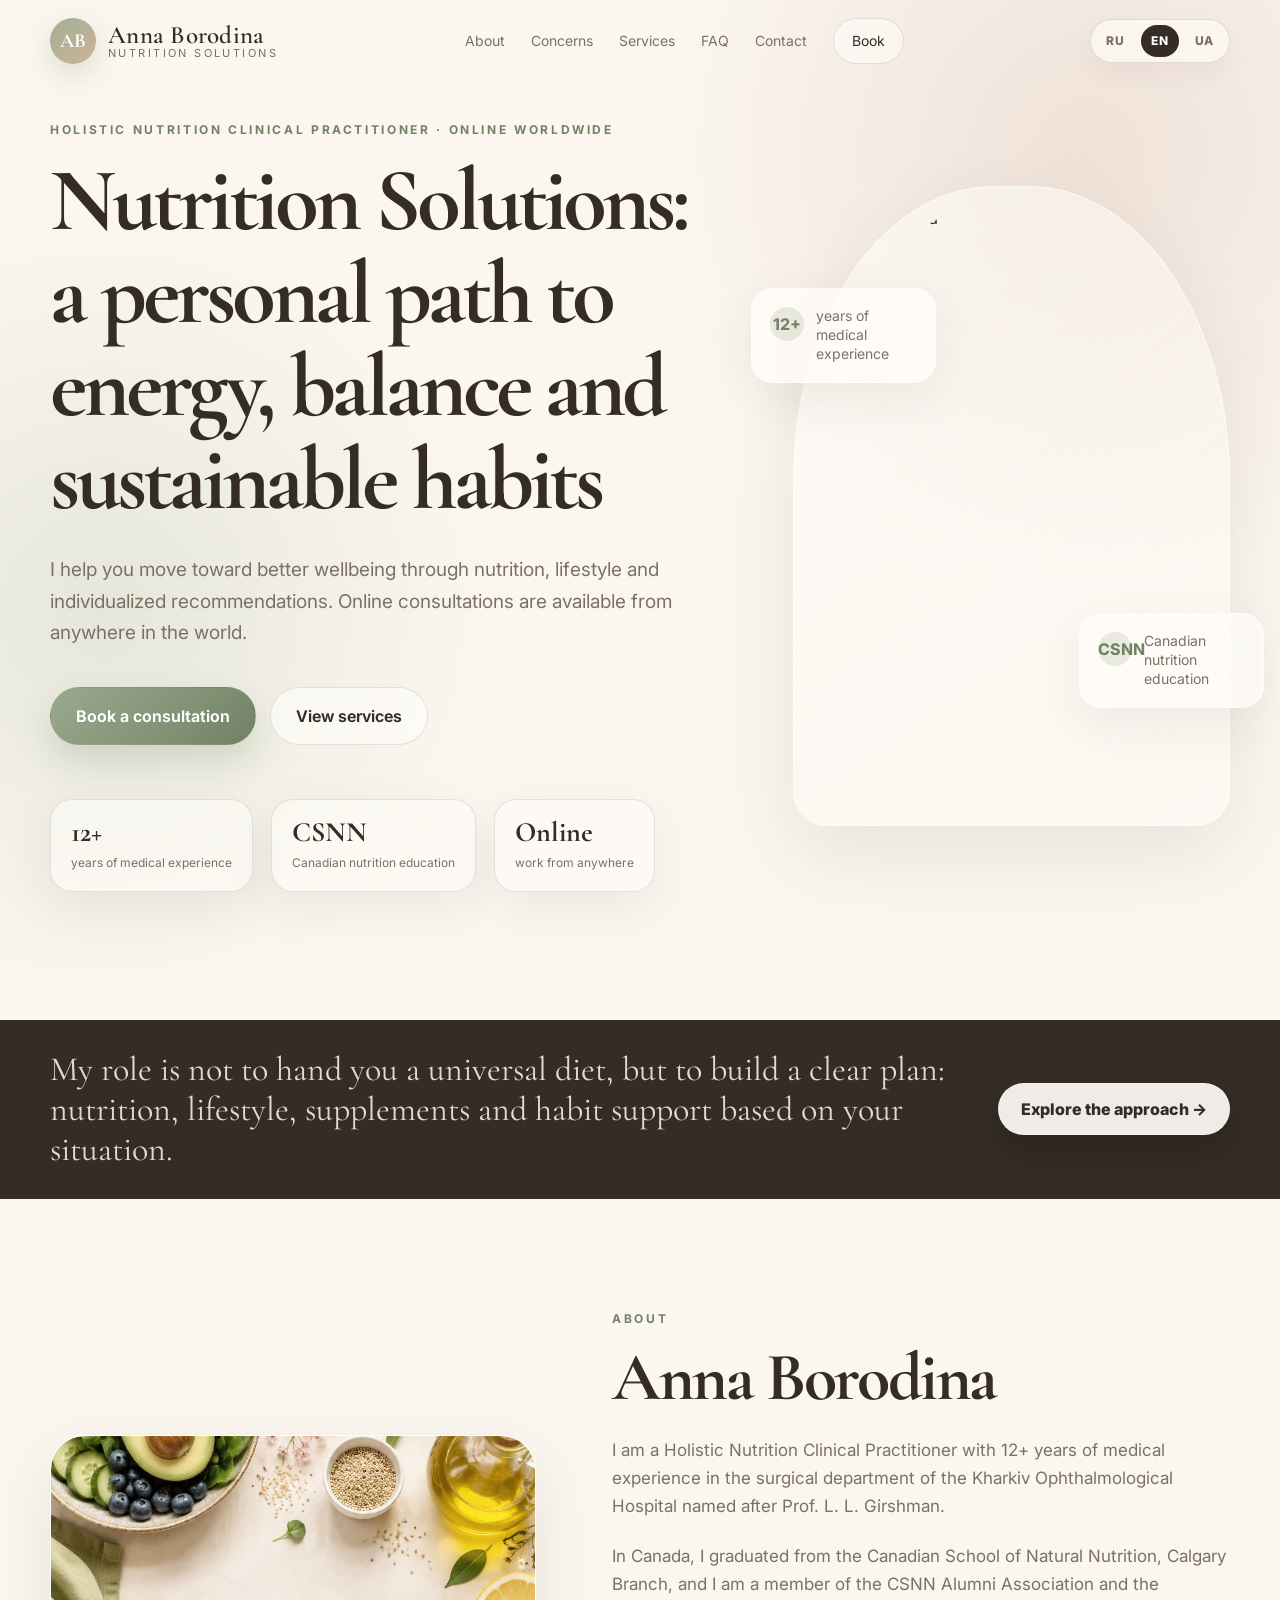
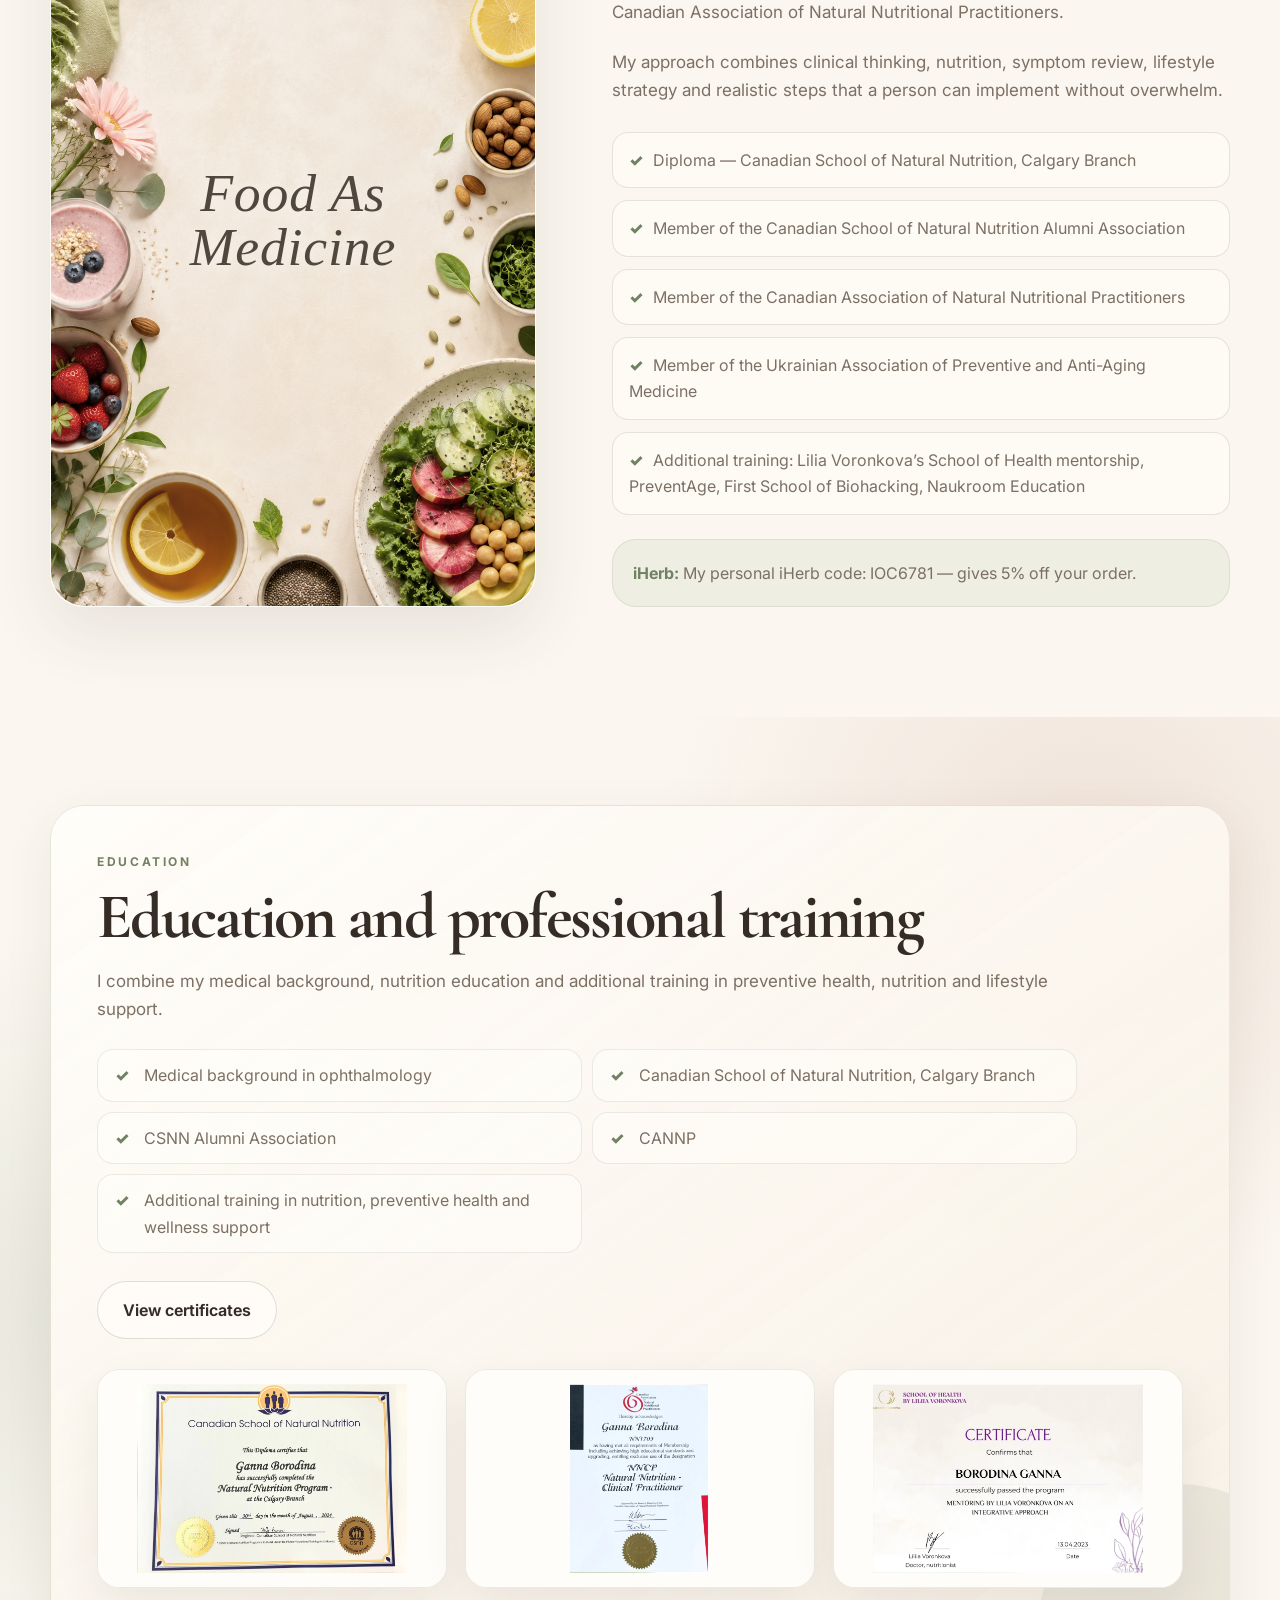
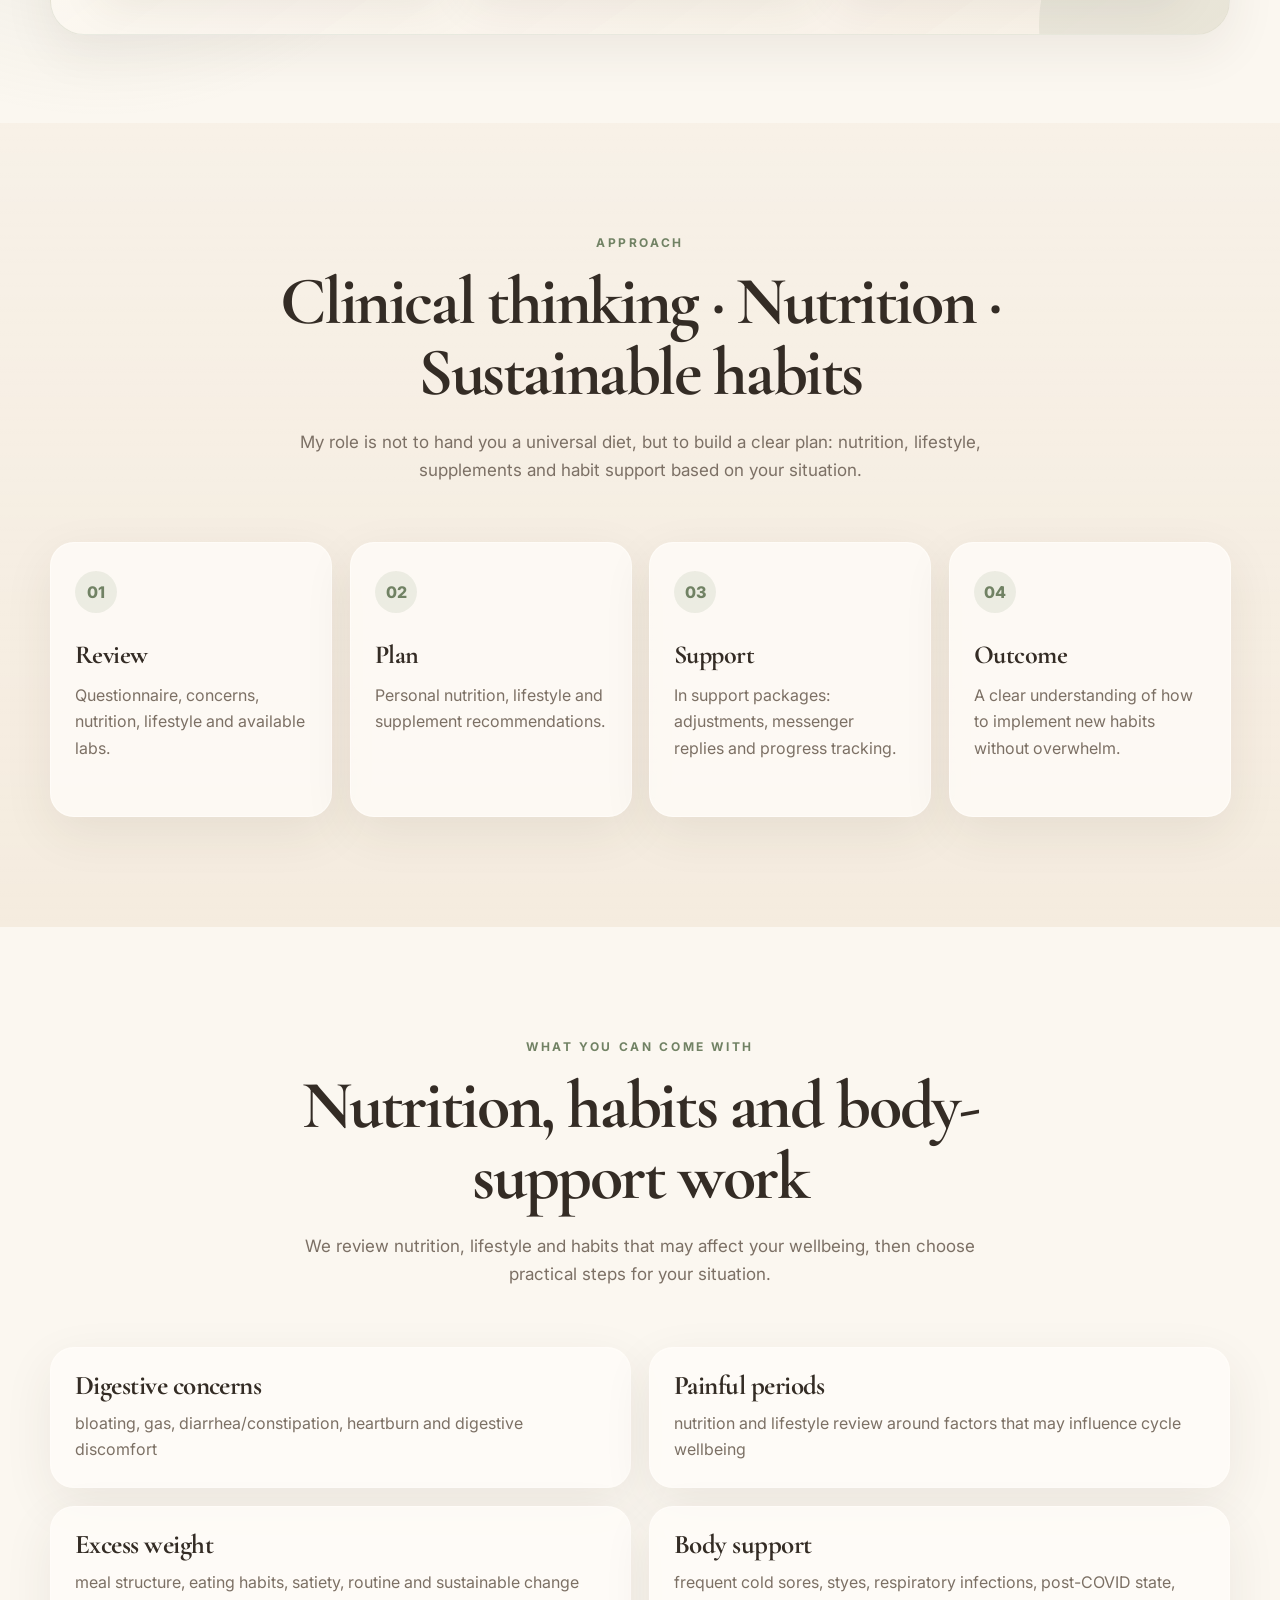
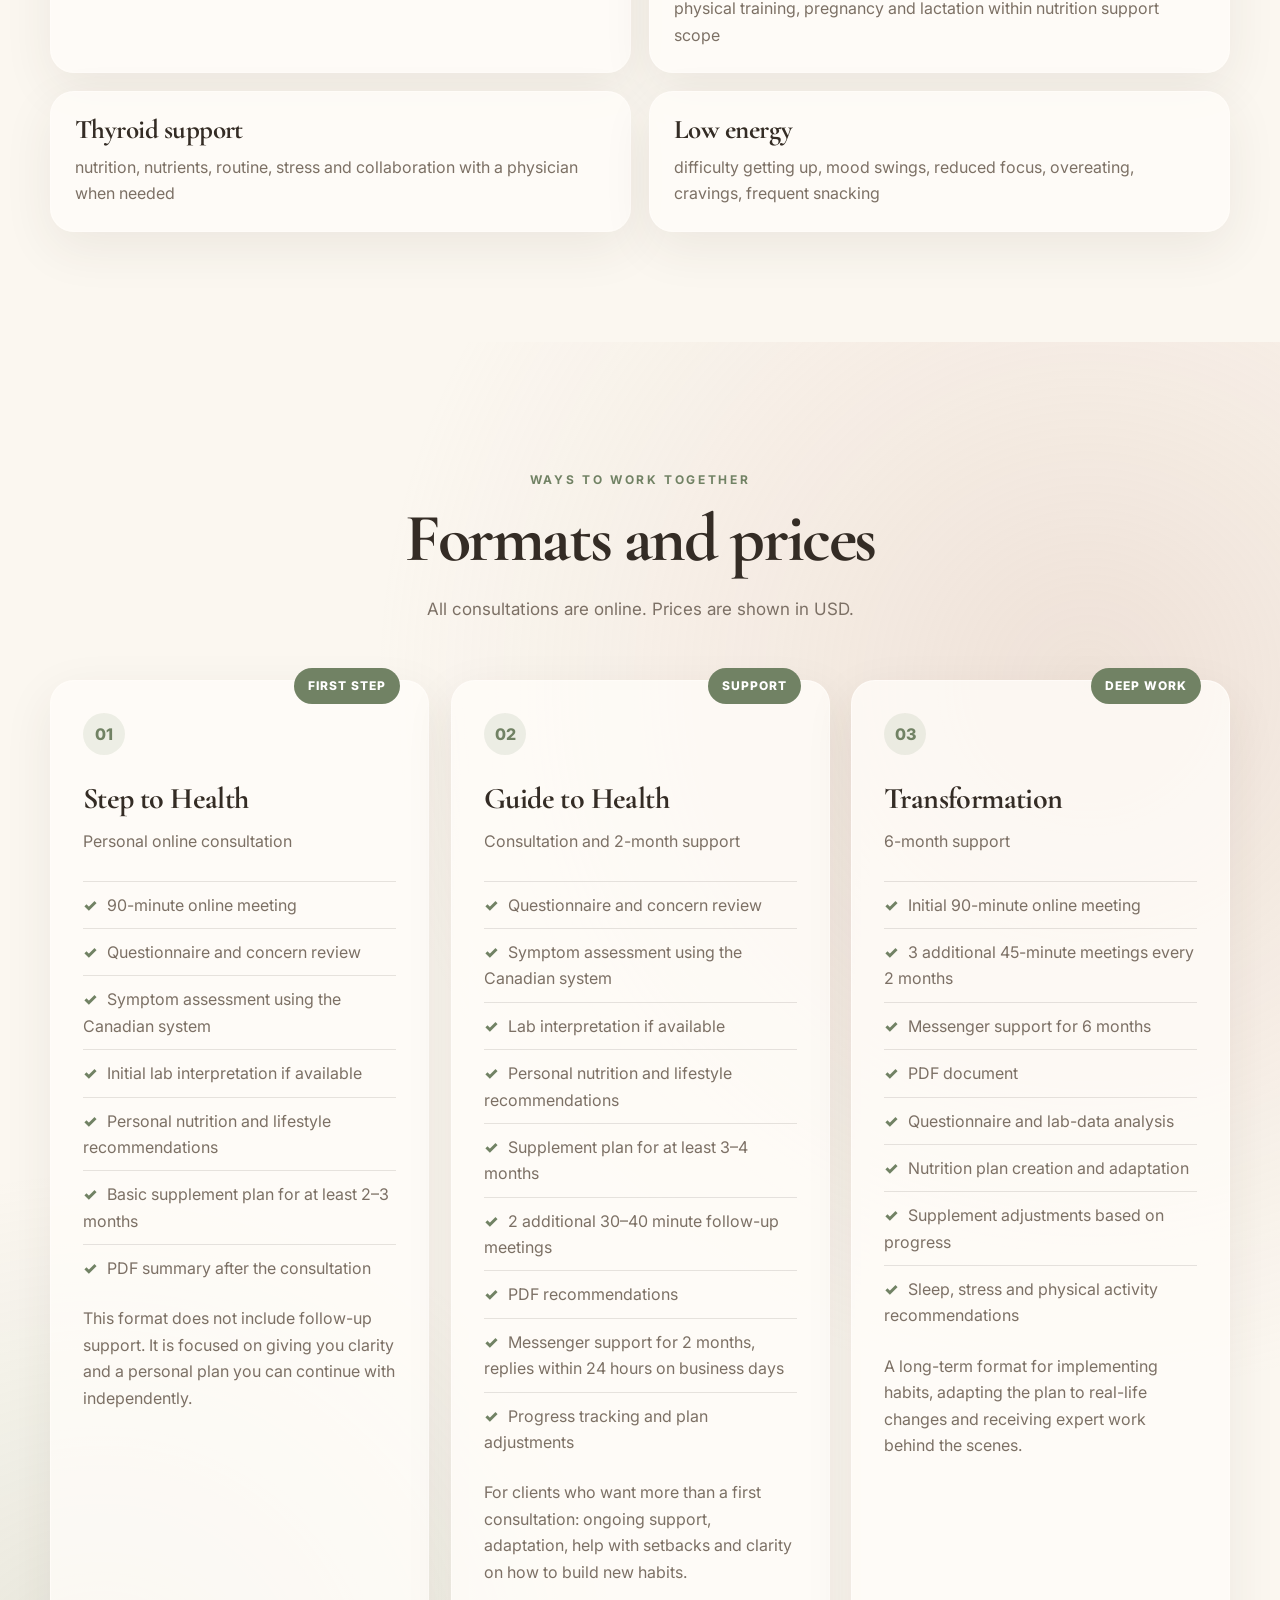
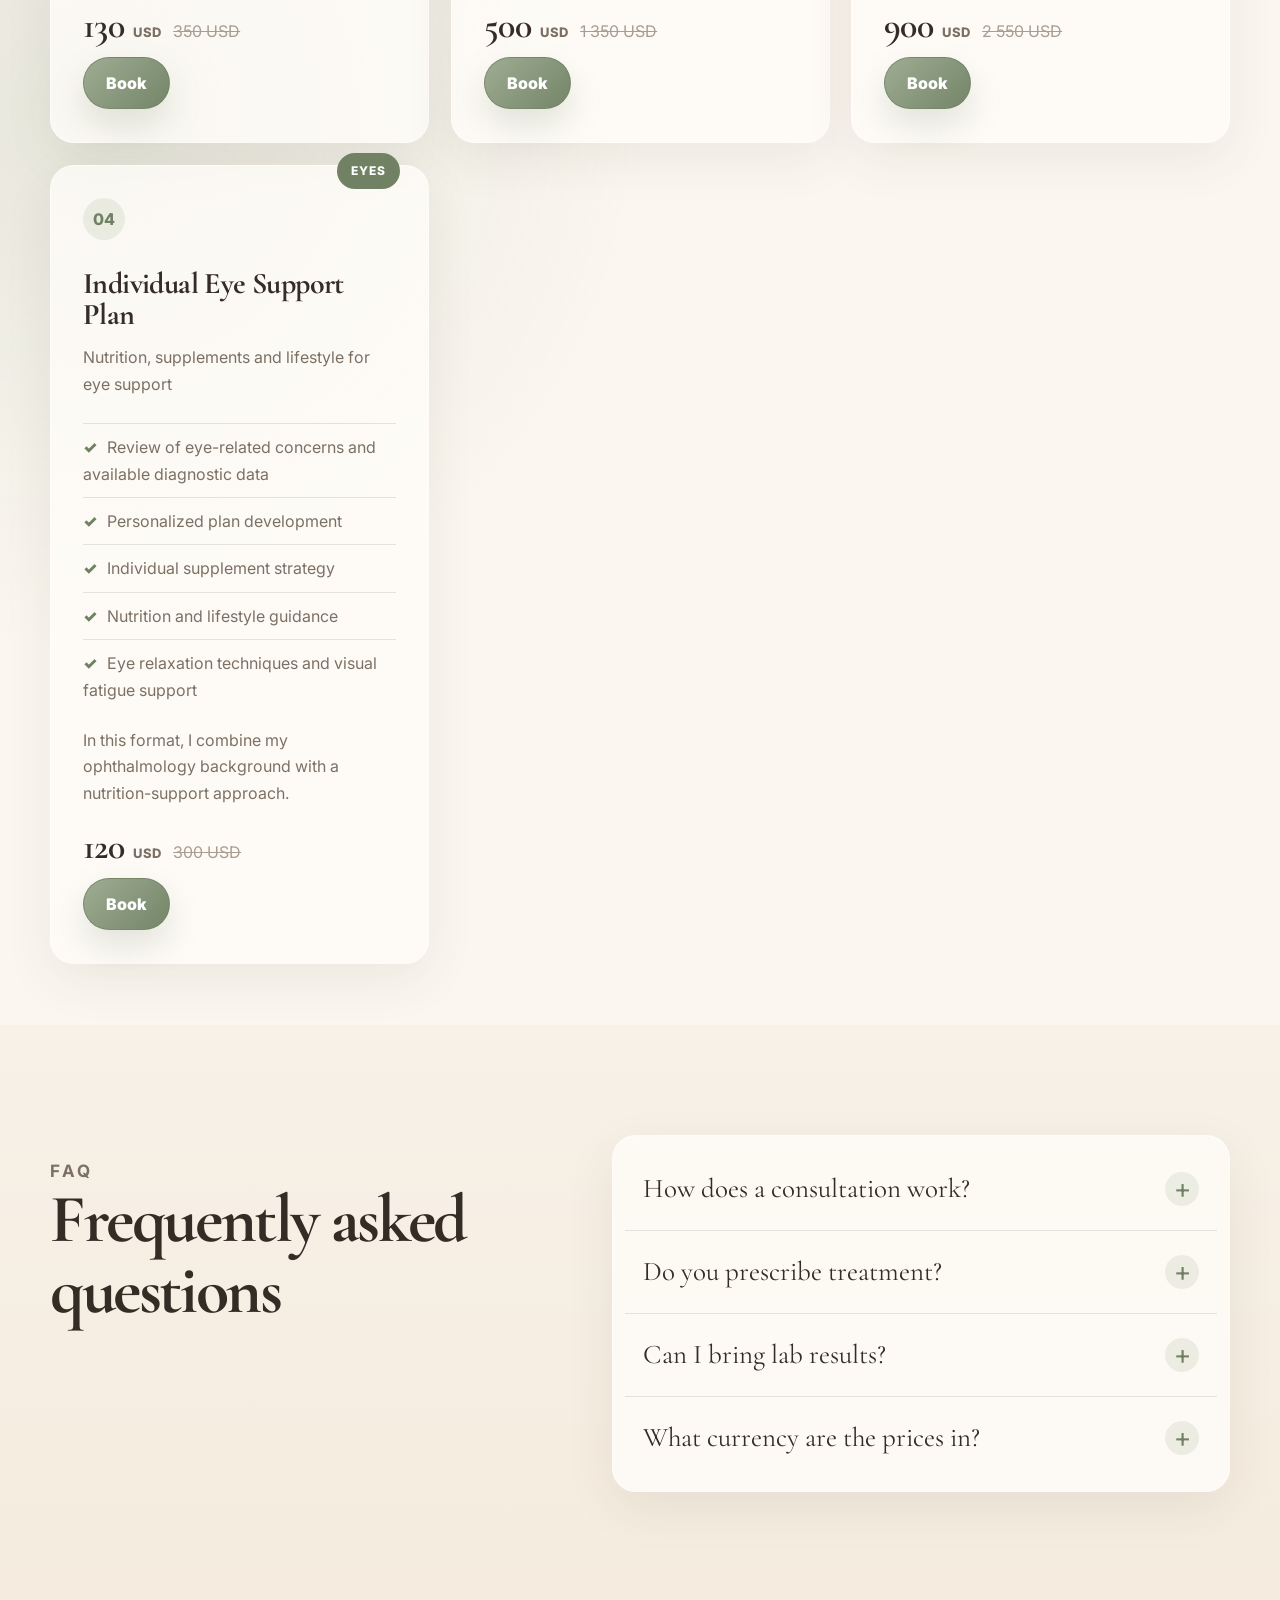
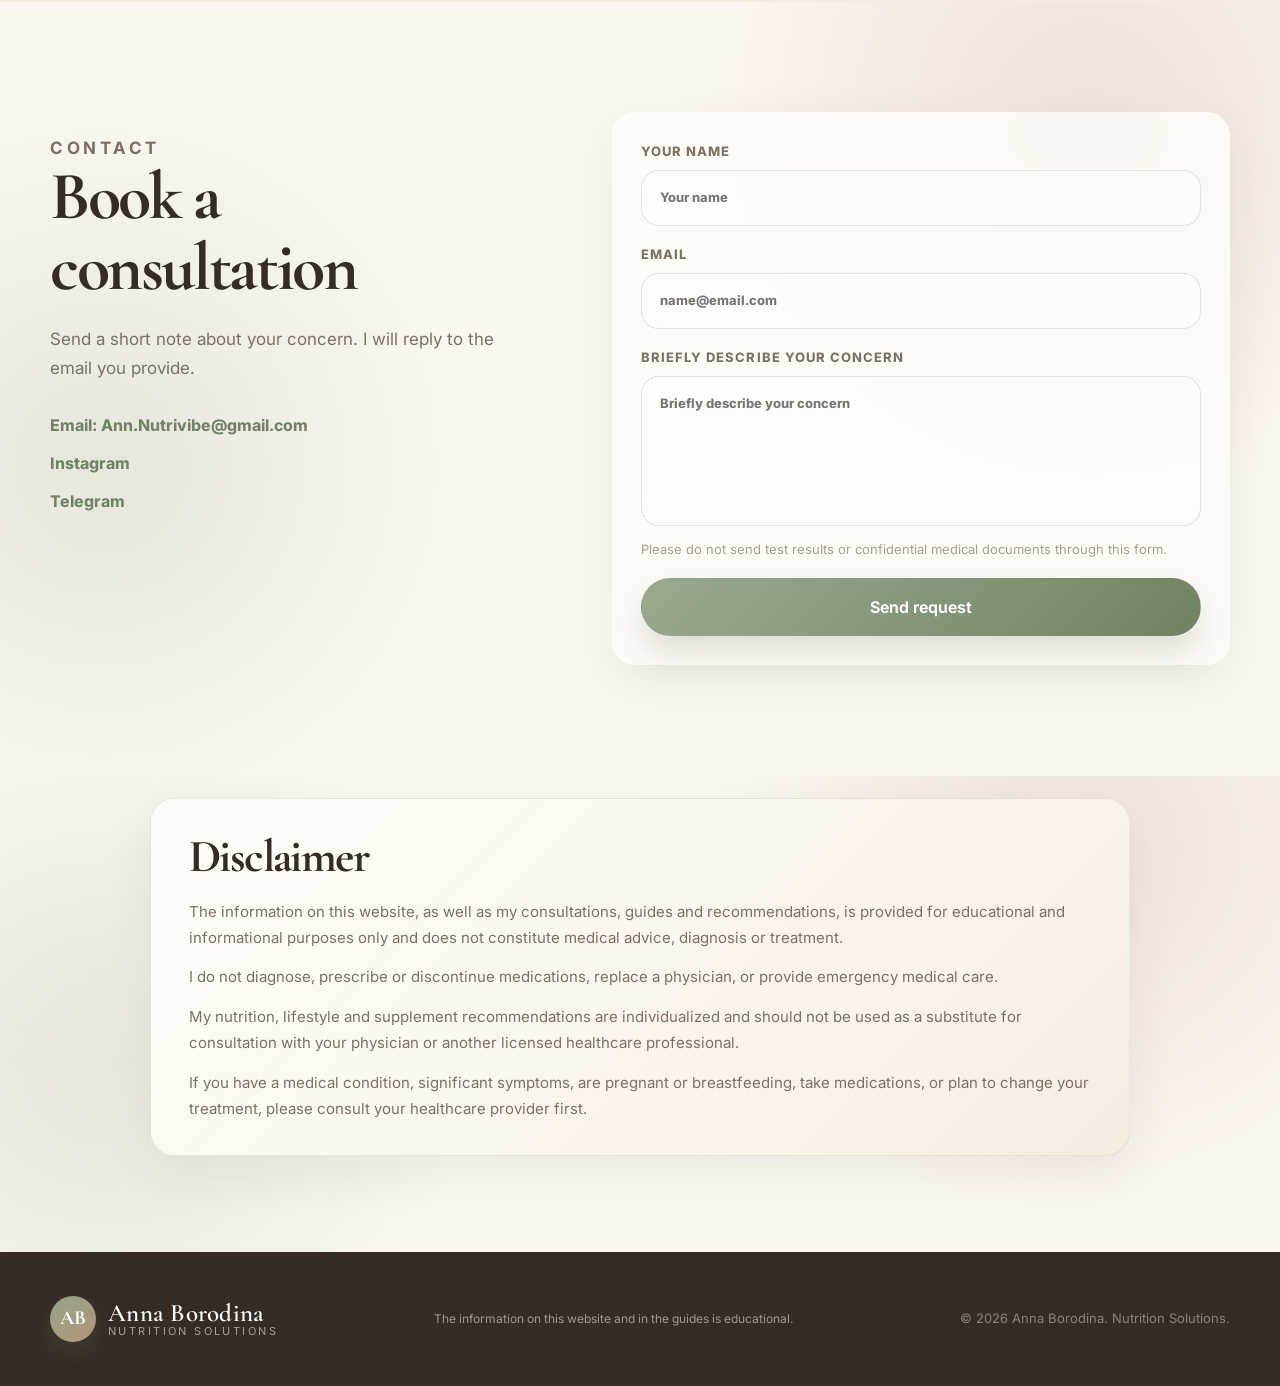
==== commit aa8ece26: "Small fixes Updated picture, added language selector to the mobile version, stabilization" ====
--- a/index.html
+++ b/index.html
@@ -30,11 +30,6 @@
 <a href="#faq">FAQ</a>
 <a href="#contact">Contact</a>
 <a class="nav-cta" href="#contact">Book</a>
-<div aria-label="Language switcher" class="language-switcher">
-<a class="" href="ru.html">RU</a>
-<a class="active" href="index.html">EN</a>
-<a class="" href="ua.html">UA</a>
-</div>
 </nav>
 <div class="header-tools">
 <div aria-label="Language switcher" class="language-switcher">
@@ -93,8 +88,7 @@
 <div class="soft-photo photo-real">
 <img alt="Nutrition and lifestyle support" class="about-photo-image" src="assets/images/about-nutrition-frame.png"/>
 <div class="photo-caption">
-<strong>Nutrition Solutions</strong>
-<span>Holistic Nutrition Clinical Practitioner</span>
+<strong>Food As Medicine</strong>
 </div>
 </div>
 </div>
--- a/style.css
+++ b/style.css
@@ -1663,7 +1663,7 @@
 
 @media (max-width: 860px) {
   body.menu-open .site-header.scrolled {
-    backdrop-filter: none;
+    backdrop-filter: blur(18px);
   }
 
   .menu-button {
@@ -1681,16 +1681,24 @@
     background:
       radial-gradient(circle at 80% 20%, rgba(216, 185, 170, 0.32), transparent 36%),
       var(--bg);
-    transform: translateY(-105%);
+    transform: translate3d(0, -105%, 0);
     opacity: 0;
+    visibility: hidden;
     pointer-events: none;
-    transition: transform 0.32s ease, opacity 0.32s ease;
+    backface-visibility: hidden;
+    will-change: transform, opacity;
+    transition:
+      transform 0.32s ease,
+      opacity 0.2s ease,
+      visibility 0s linear 0.32s;
   }
 
   .nav.open {
-    transform: translateY(0);
+    transform: translate3d(0, 0, 0);
     opacity: 1;
+    visibility: visible;
     pointer-events: auto;
+    transition-delay: 0s;
   }
 
   .nav a {
@@ -1765,6 +1773,7 @@
 
   .header-inner {
     height: 72px;
+    gap: 8px;
   }
 
   .brand-text strong {
@@ -1978,12 +1987,43 @@
 
 @media (max-width: 860px) {
   .header-tools .language-switcher {
+    display: inline-flex;
+    max-width: 82px;
+    gap: 0;
+    padding: 3px;
+    overflow: hidden;
+    opacity: 1;
+    transform: translateX(0);
+    transition:
+      max-width 0.22s ease,
+      padding 0.22s ease,
+      opacity 0.16s ease,
+      transform 0.22s ease,
+      border-color 0.16s ease;
+  }
+
+  .nav .language-switcher {
     display: none;
   }
 
-  .nav .language-switcher {
-    display: inline-flex;
-    margin-top: 16px;
+  .header-tools .language-switcher a {
+    min-width: 25px;
+    height: 28px;
+    padding: 0 3px;
+    font-size: 10px;
+  }
+
+  .header-tools {
+    gap: 8px;
+  }
+
+  .site-header.scrolled .header-tools .language-switcher {
+    max-width: 0;
+    padding-inline: 0;
+    border-color: transparent;
+    opacity: 0;
+    transform: translateX(8px);
+    pointer-events: none;
   }
 }
 
@@ -2037,11 +2077,30 @@
 }
 
 .soft-photo.photo-real .photo-caption {
-  display: none;
+  inset: 0;
+  z-index: 2;
+  display: grid;
+  place-items: center;
+  padding: 28px;
+  border-radius: var(--radius-xl);
+  background: transparent;
+  backdrop-filter: none;
+  box-shadow: none;
+  text-align: center;
+  pointer-events: none;
 }
 
 .soft-photo.photo-real .photo-caption strong {
-  font-size: 25px;
+  max-width: 90%;
+  color: rgba(58, 48, 40, 0.88);
+  font-family: var(--serif);
+  font-size: clamp(34px, 4.2vw, 60px);
+  font-style: italic;
+  font-weight: 500;
+  line-height: 1;
+  letter-spacing: 0.015em;
+  text-wrap: balance;
+  text-shadow: 0 2px 18px rgba(255, 253, 249, 0.72);
 }
 
 .soft-photo.photo-real .photo-caption span {
@@ -2093,6 +2152,29 @@
   .soft-photo.photo-real {
     aspect-ratio: 4 / 5;
     padding: 0;
+  }
+
+  .soft-photo.photo-real .photo-caption strong {
+    font-size: clamp(32px, 10vw, 44px);
+  }
+}
+
+@media (max-width: 380px) {
+  .header-inner {
+    gap: 6px;
+  }
+
+  .brand {
+    gap: 8px;
+  }
+
+  .brand-text strong {
+    font-size: 20px;
+  }
+
+  .brand-text em {
+    font-size: 9px;
+    letter-spacing: 0.14em;
   }
 }
 
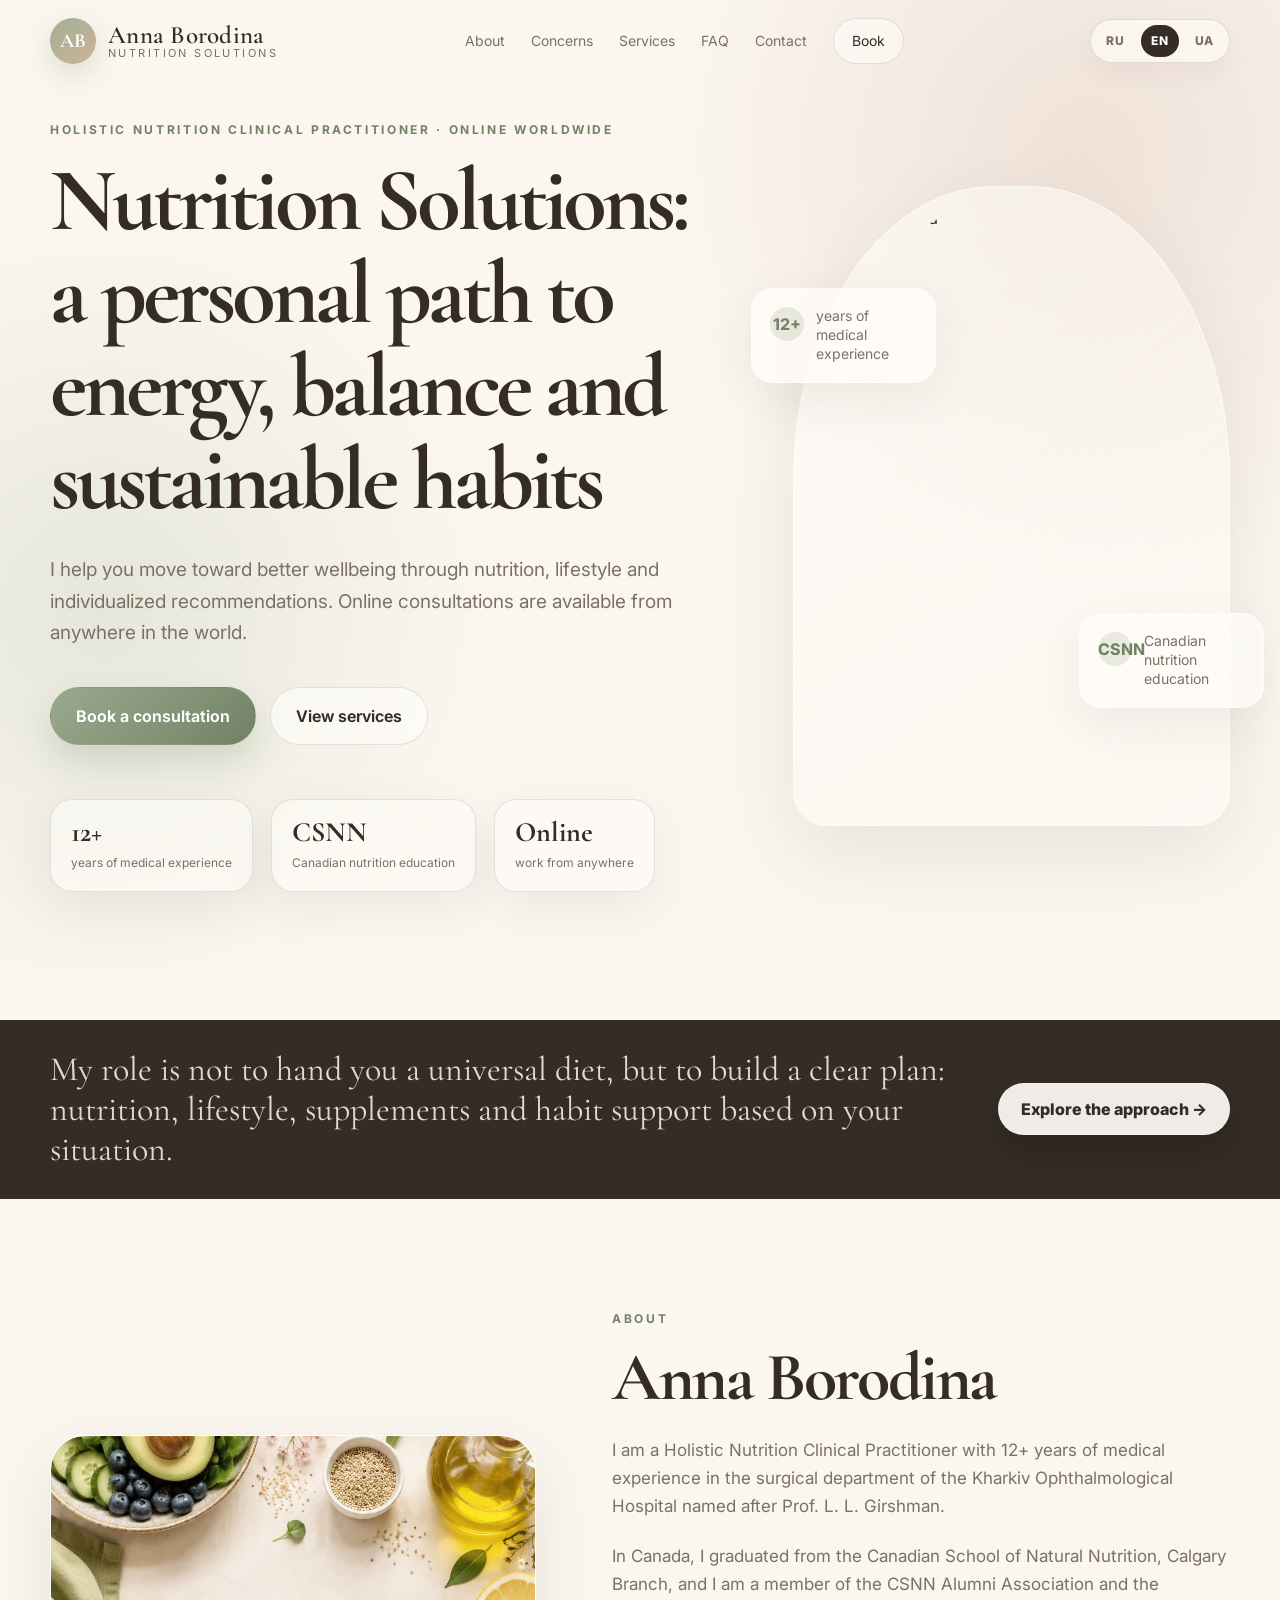
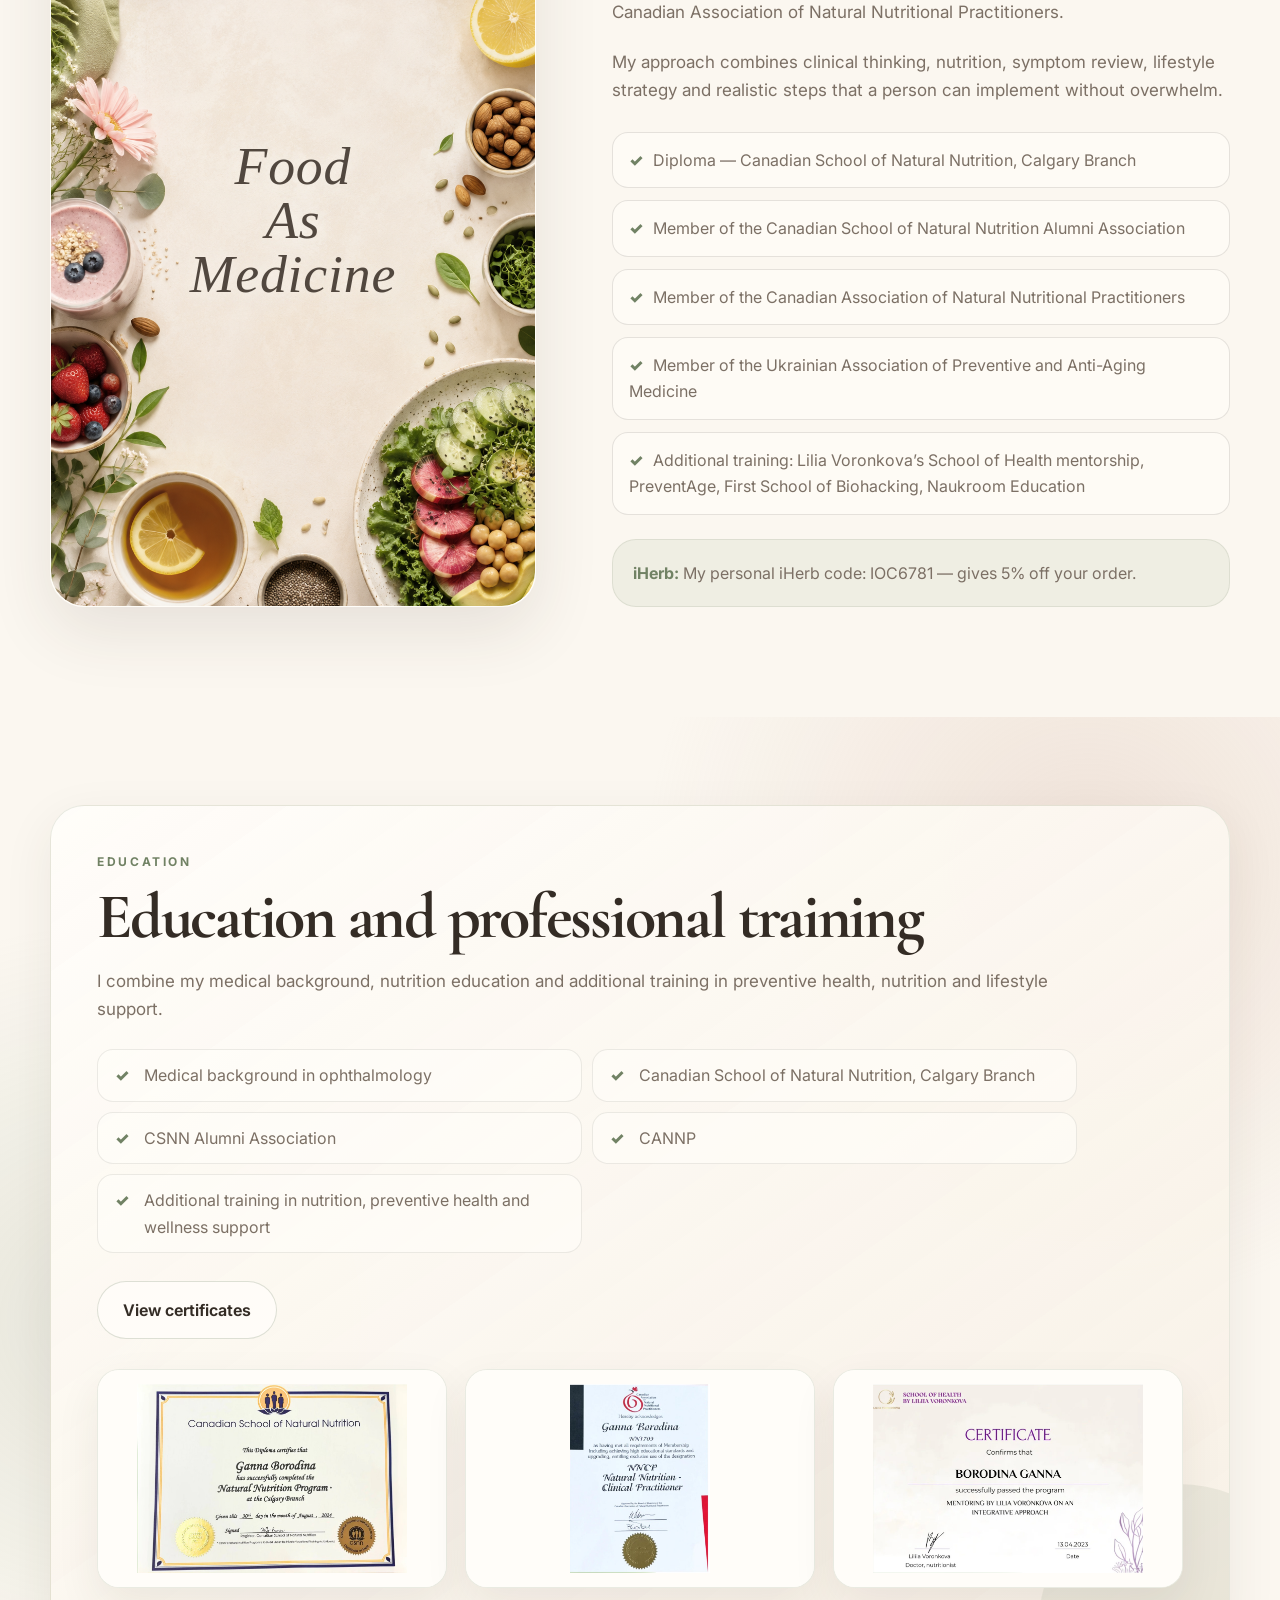
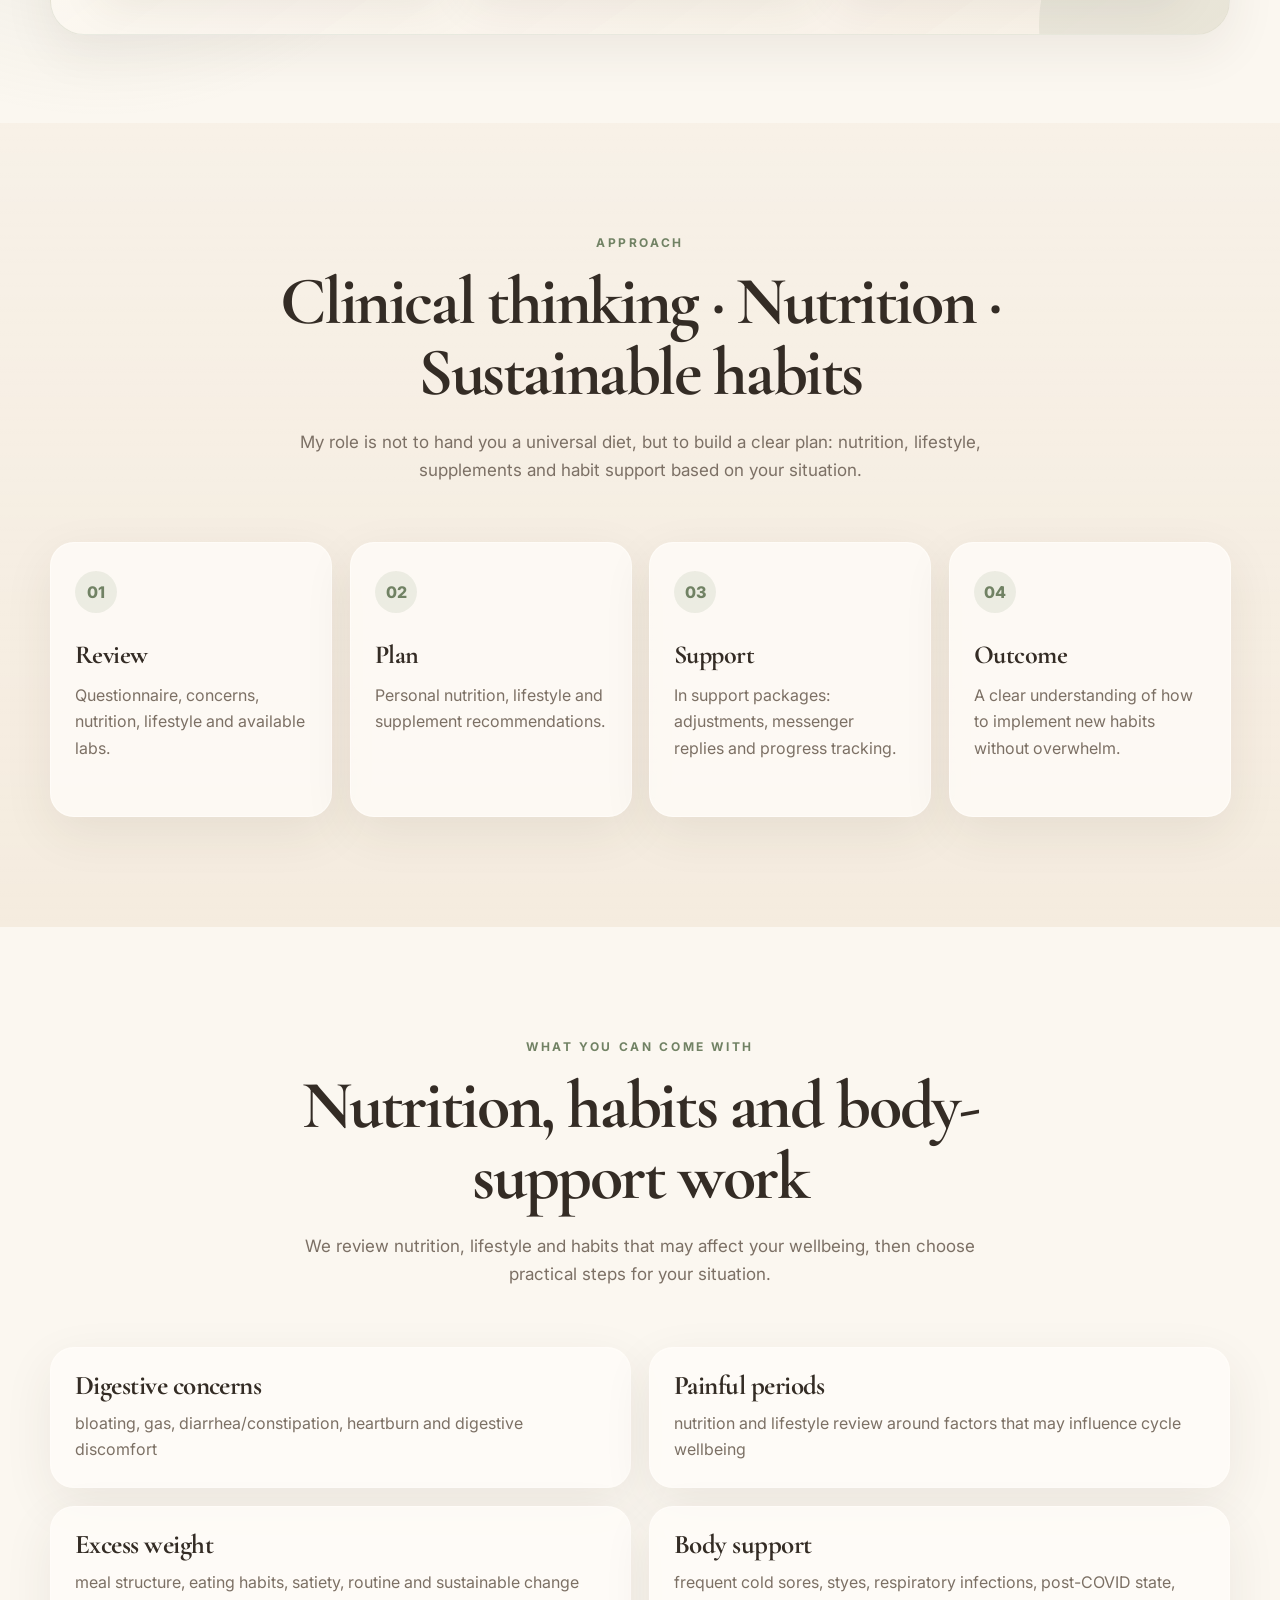
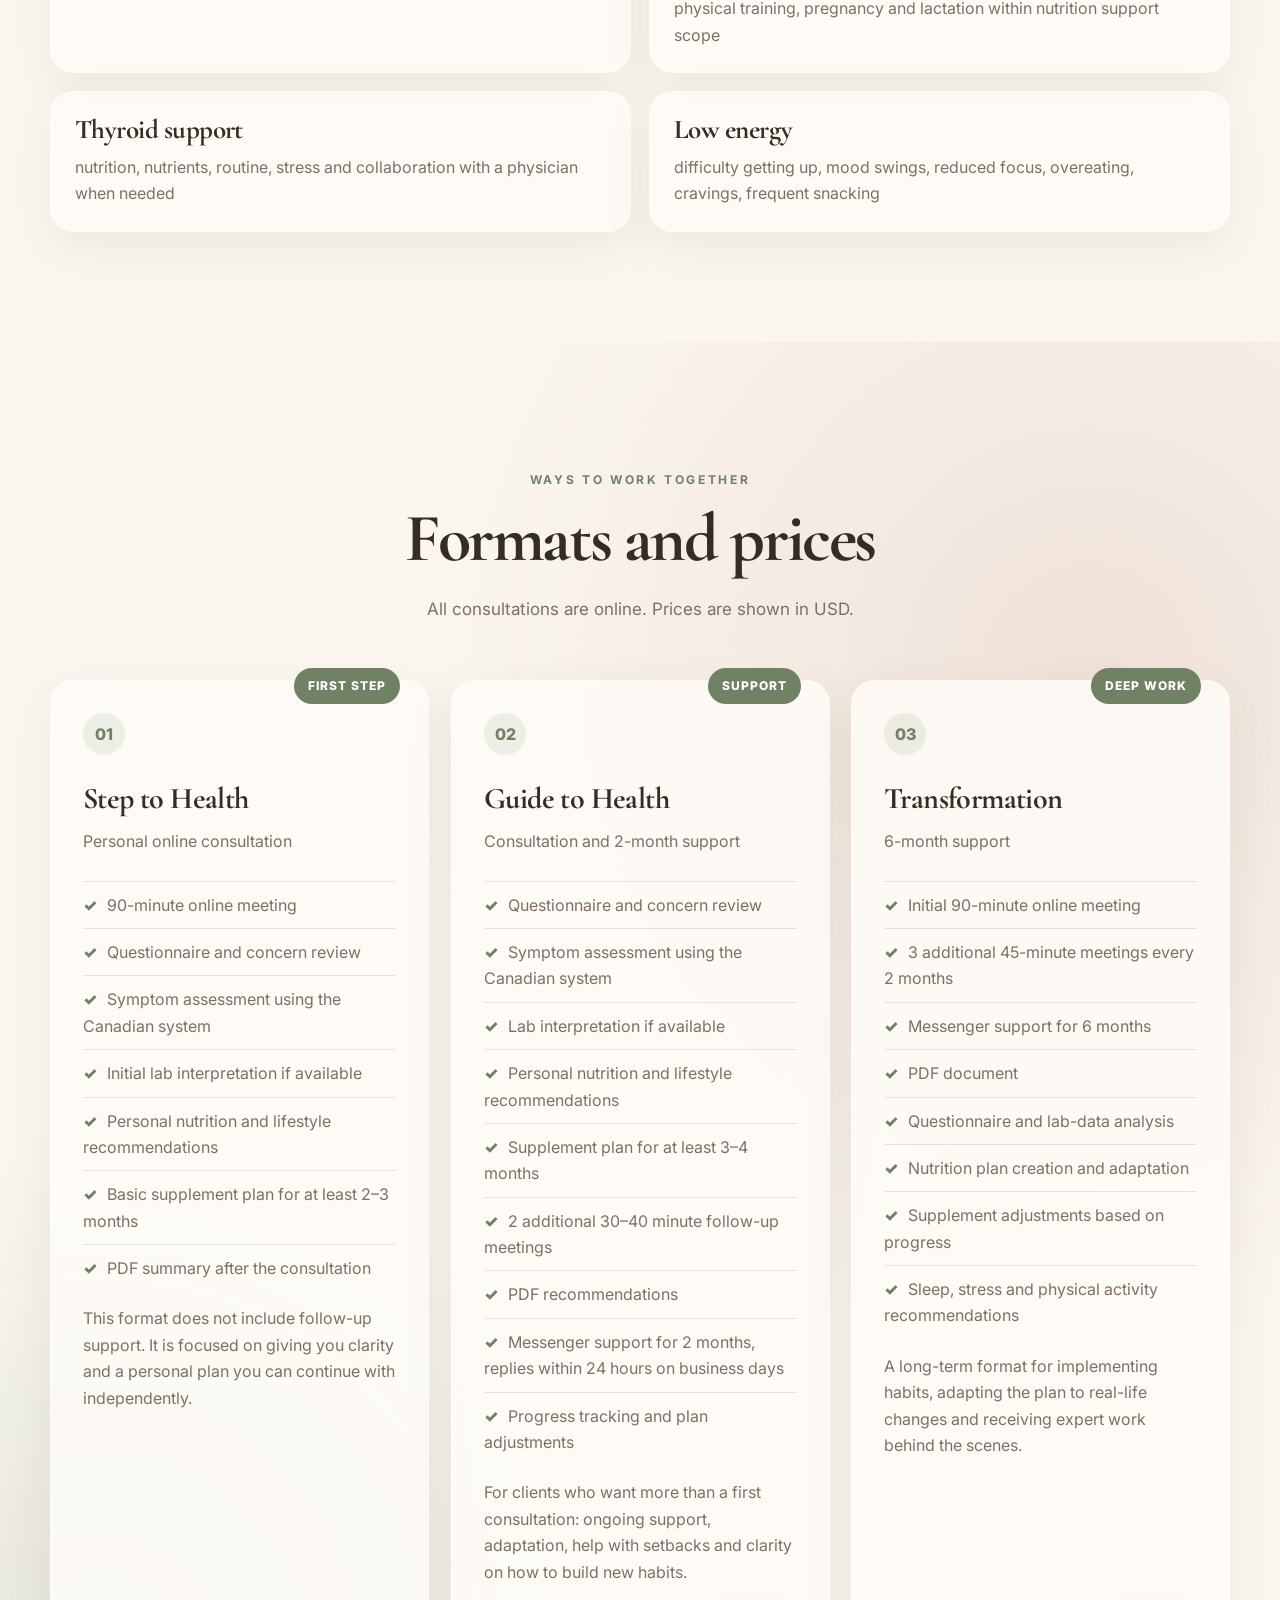
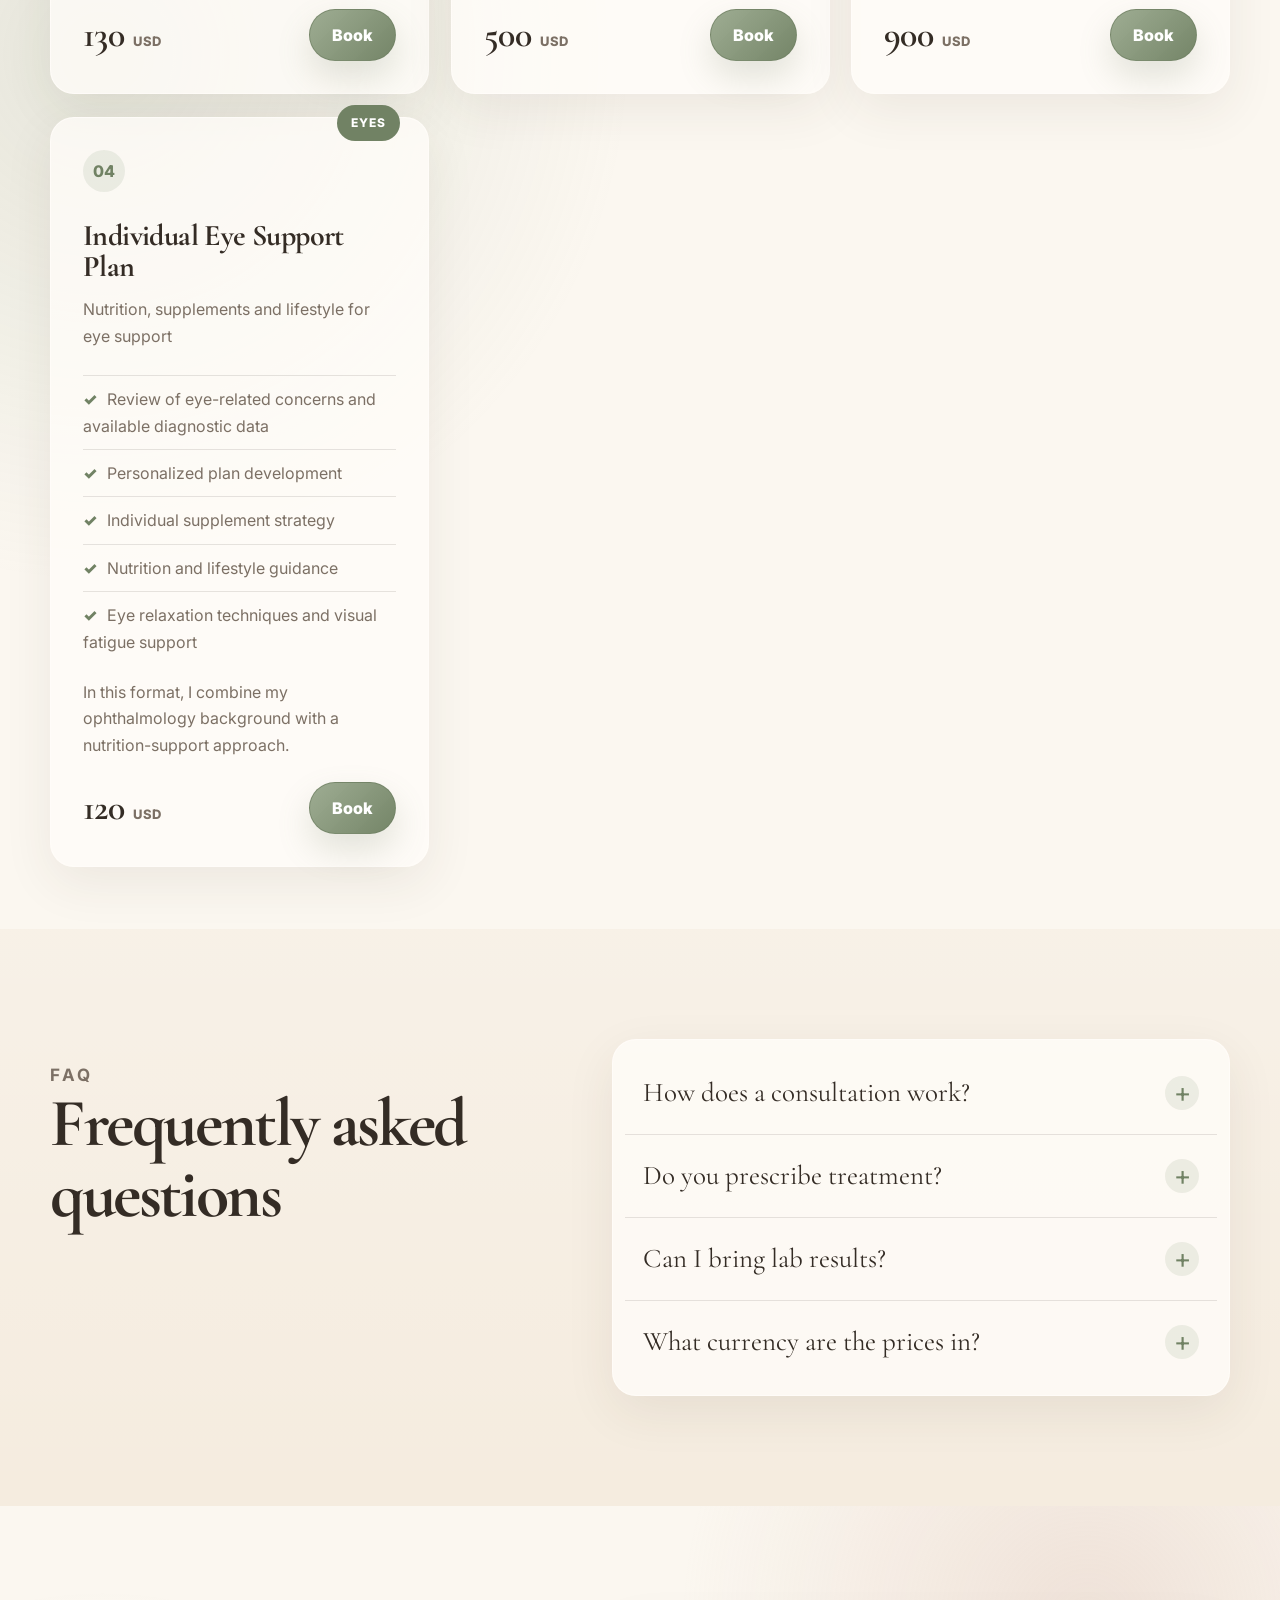
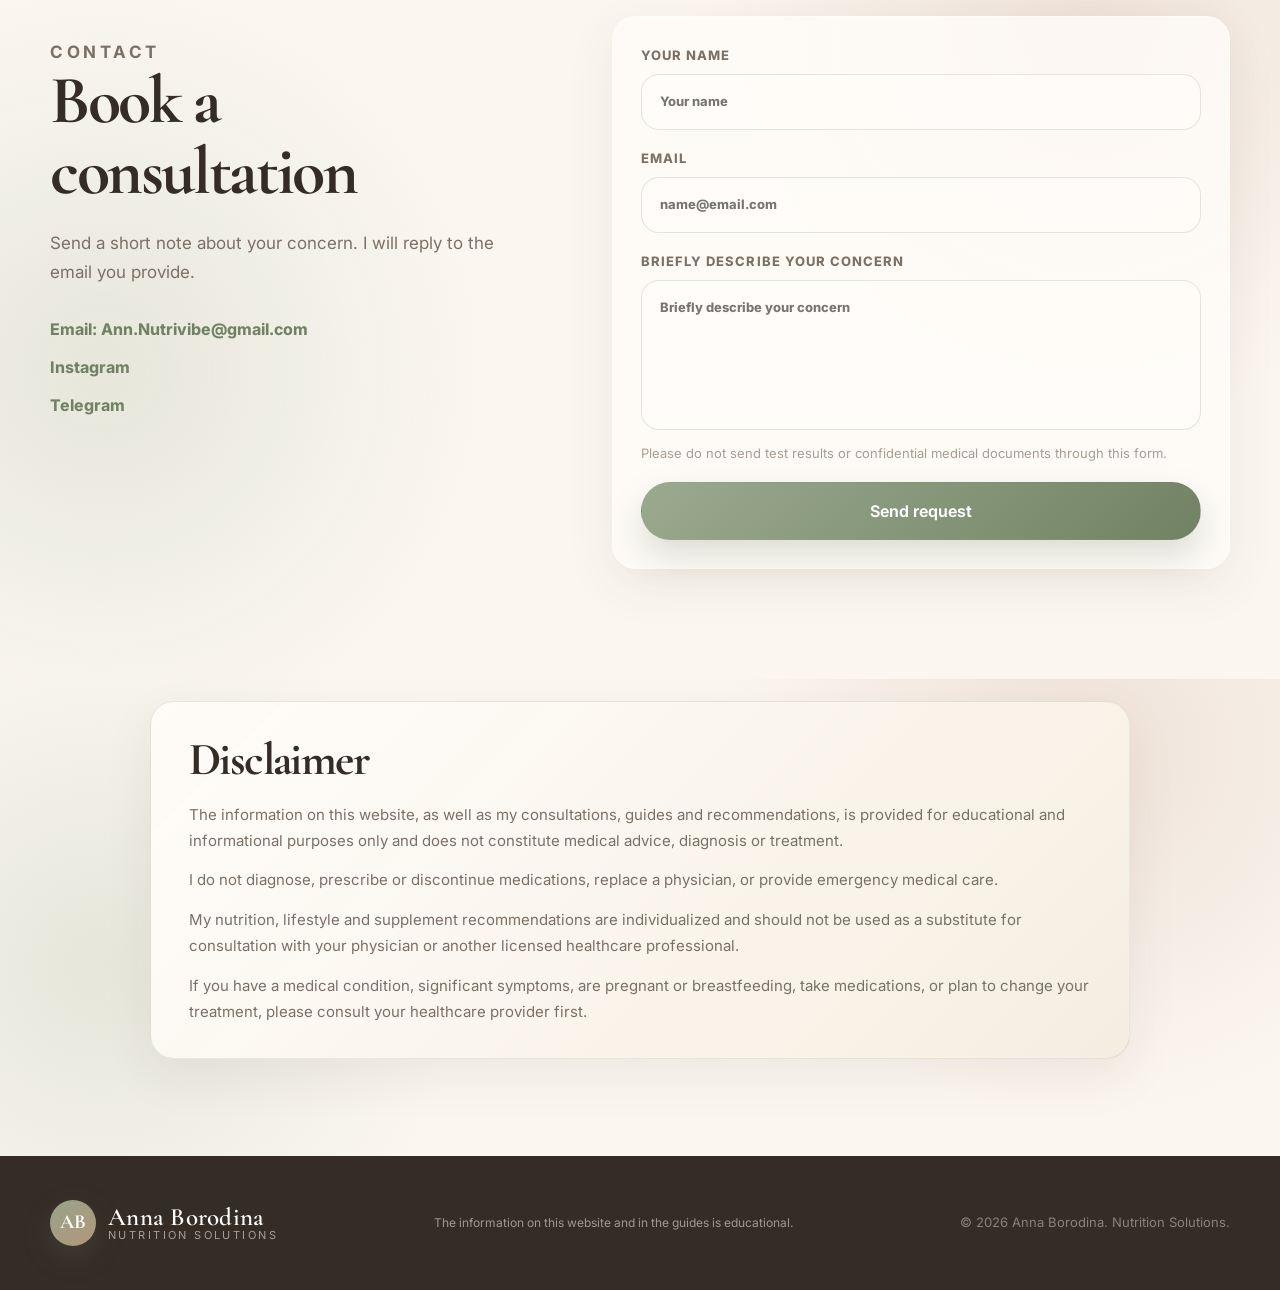
==== commit c76a1c56: "fix: improve mobile menu, image captions, and service pricing - stabilize mobile menu animation and " ====
--- a/index.html
+++ b/index.html
@@ -88,7 +88,7 @@
 <div class="soft-photo photo-real">
 <img alt="Nutrition and lifestyle support" class="about-photo-image" src="assets/images/about-nutrition-frame.png"/>
 <div class="photo-caption">
-<strong>Food As Medicine</strong>
+<strong><span>Food</span><span>As</span><span>Medicine</span></strong>
 </div>
 </div>
 </div>
@@ -237,7 +237,7 @@
 <li>PDF summary after the consultation</li>
 </ul>
 <p class="service-note">This format does not include follow-up support. It is focused on giving you clarity and a personal plan you can continue with independently.</p>
-<div class="service-footer"><div class="price-line"><span class="price-amount">130</span><span class="price-currency">USD</span><span class="old-price">350 USD</span></div><a class="service-button" href="#contact">Book</a></div>
+<div class="service-footer"><div class="price-line"><span class="price-amount">130</span><span class="price-currency">USD</span></div><a class="service-button" href="#contact">Book</a></div>
 </article><article class="service-card reveal reveal-delay-1">
 <div class="badge">support</div>
 <div class="service-top">
@@ -257,7 +257,7 @@
 <li>Progress tracking and plan adjustments</li>
 </ul>
 <p class="service-note">For clients who want more than a first consultation: ongoing support, adaptation, help with setbacks and clarity on how to build new habits.</p>
-<div class="service-footer"><div class="price-line"><span class="price-amount">500</span><span class="price-currency">USD</span><span class="old-price">1 350 USD</span></div><a class="service-button" href="#contact">Book</a></div>
+<div class="service-footer"><div class="price-line"><span class="price-amount">500</span><span class="price-currency">USD</span></div><a class="service-button" href="#contact">Book</a></div>
 </article><article class="service-card reveal reveal-delay-2">
 <div class="badge">deep work</div>
 <div class="service-top">
@@ -276,7 +276,7 @@
 <li>Sleep, stress and physical activity recommendations</li>
 </ul>
 <p class="service-note">A long-term format for implementing habits, adapting the plan to real-life changes and receiving expert work behind the scenes.</p>
-<div class="service-footer"><div class="price-line"><span class="price-amount">900</span><span class="price-currency">USD</span><span class="old-price">2 550 USD</span></div><a class="service-button" href="#contact">Book</a></div>
+<div class="service-footer"><div class="price-line"><span class="price-amount">900</span><span class="price-currency">USD</span></div><a class="service-button" href="#contact">Book</a></div>
 </article><article class="service-card reveal reveal-delay-3">
 <div class="badge">eyes</div>
 <div class="service-top">
@@ -292,7 +292,7 @@
 <li>Eye relaxation techniques and visual fatigue support</li>
 </ul>
 <p class="service-note">In this format, I combine my ophthalmology background with a nutrition-support approach.</p>
-<div class="service-footer"><div class="price-line"><span class="price-amount">120</span><span class="price-currency">USD</span><span class="old-price">300 USD</span></div><a class="service-button" href="#contact">Book</a></div>
+<div class="service-footer"><div class="price-line"><span class="price-amount">120</span><span class="price-currency">USD</span></div><a class="service-button" href="#contact">Book</a></div>
 </article></div>
 </div>
 </section>
--- a/style.css
+++ b/style.css
@@ -43,8 +43,10 @@
   overflow-x: hidden;
 }
 
+html.menu-open,
 body.menu-open {
   overflow: hidden;
+  overscroll-behavior: none;
 }
 
 a {
@@ -1662,8 +1664,11 @@
 }
 
 @media (max-width: 860px) {
+  .site-header.scrolled,
   body.menu-open .site-header.scrolled {
-    backdrop-filter: blur(18px);
+    background: rgba(251, 247, 240, 0.97);
+    backdrop-filter: none;
+    -webkit-backdrop-filter: none;
   }
 
   .menu-button {
@@ -2018,12 +2023,12 @@
   }
 
   .site-header.scrolled .header-tools .language-switcher {
-    max-width: 0;
-    padding-inline: 0;
-    border-color: transparent;
-    opacity: 0;
-    transform: translateX(8px);
-    pointer-events: none;
+    max-width: 82px;
+    padding-inline: 3px;
+    border-color: var(--line);
+    opacity: 1;
+    transform: translateX(0);
+    pointer-events: auto;
   }
 }
 
@@ -2101,6 +2106,12 @@
   letter-spacing: 0.015em;
   text-wrap: balance;
   text-shadow: 0 2px 18px rgba(255, 253, 249, 0.72);
+}
+
+.soft-photo.photo-real .photo-caption strong span {
+  display: block;
+  color: inherit;
+  font-size: 1em;
 }
 
 .soft-photo.photo-real .photo-caption span {
@@ -2788,10 +2799,11 @@
   margin-top: auto;
   padding-top: 24px;
   display: flex;
-  flex-direction: column;
-  align-items: flex-start;
-  justify-content: flex-end;
+  flex-direction: row;
+  align-items: center;
+  justify-content: space-between;
   gap: 14px;
+  width: 100%;
 }
 
 .price-line {
@@ -2864,7 +2876,7 @@
 
 @media (max-width: 620px) {
   .service-footer {
-    align-items: flex-start;
+    align-items: center;
   }
 
   .price-amount {
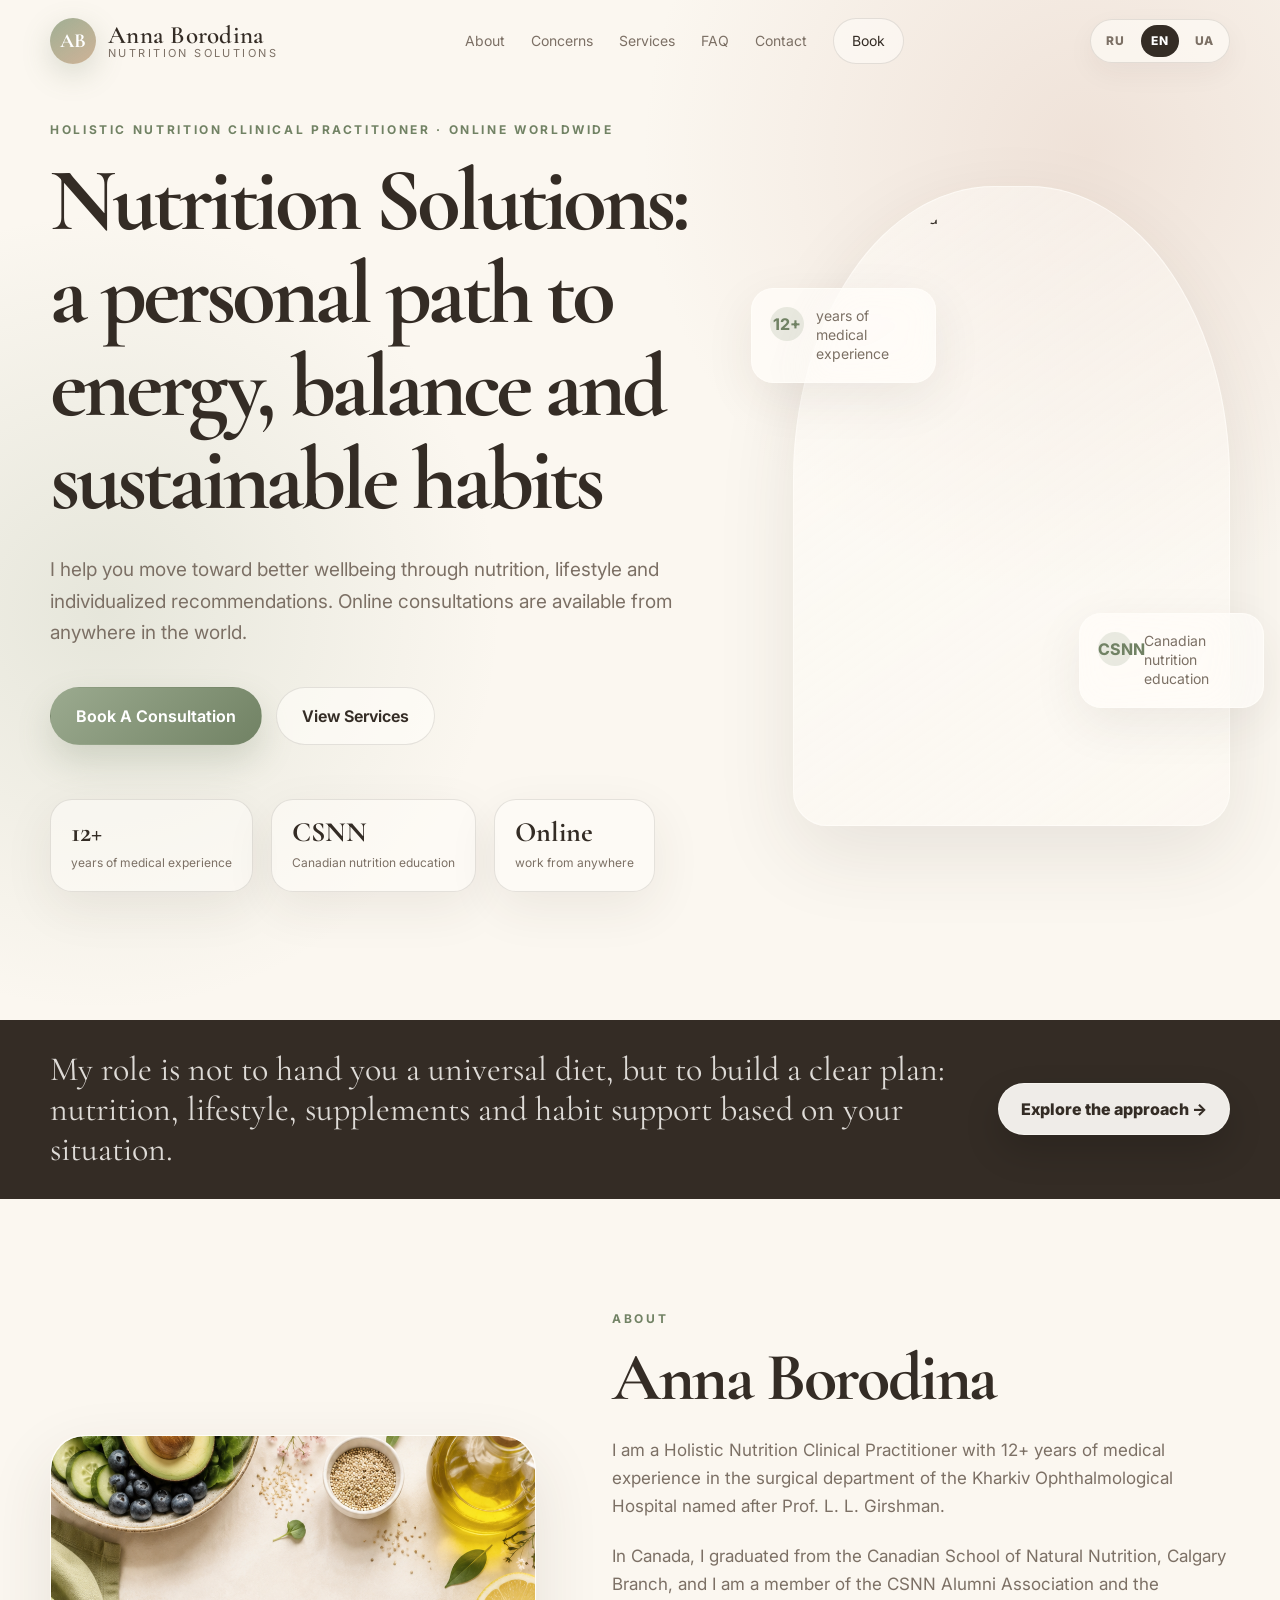
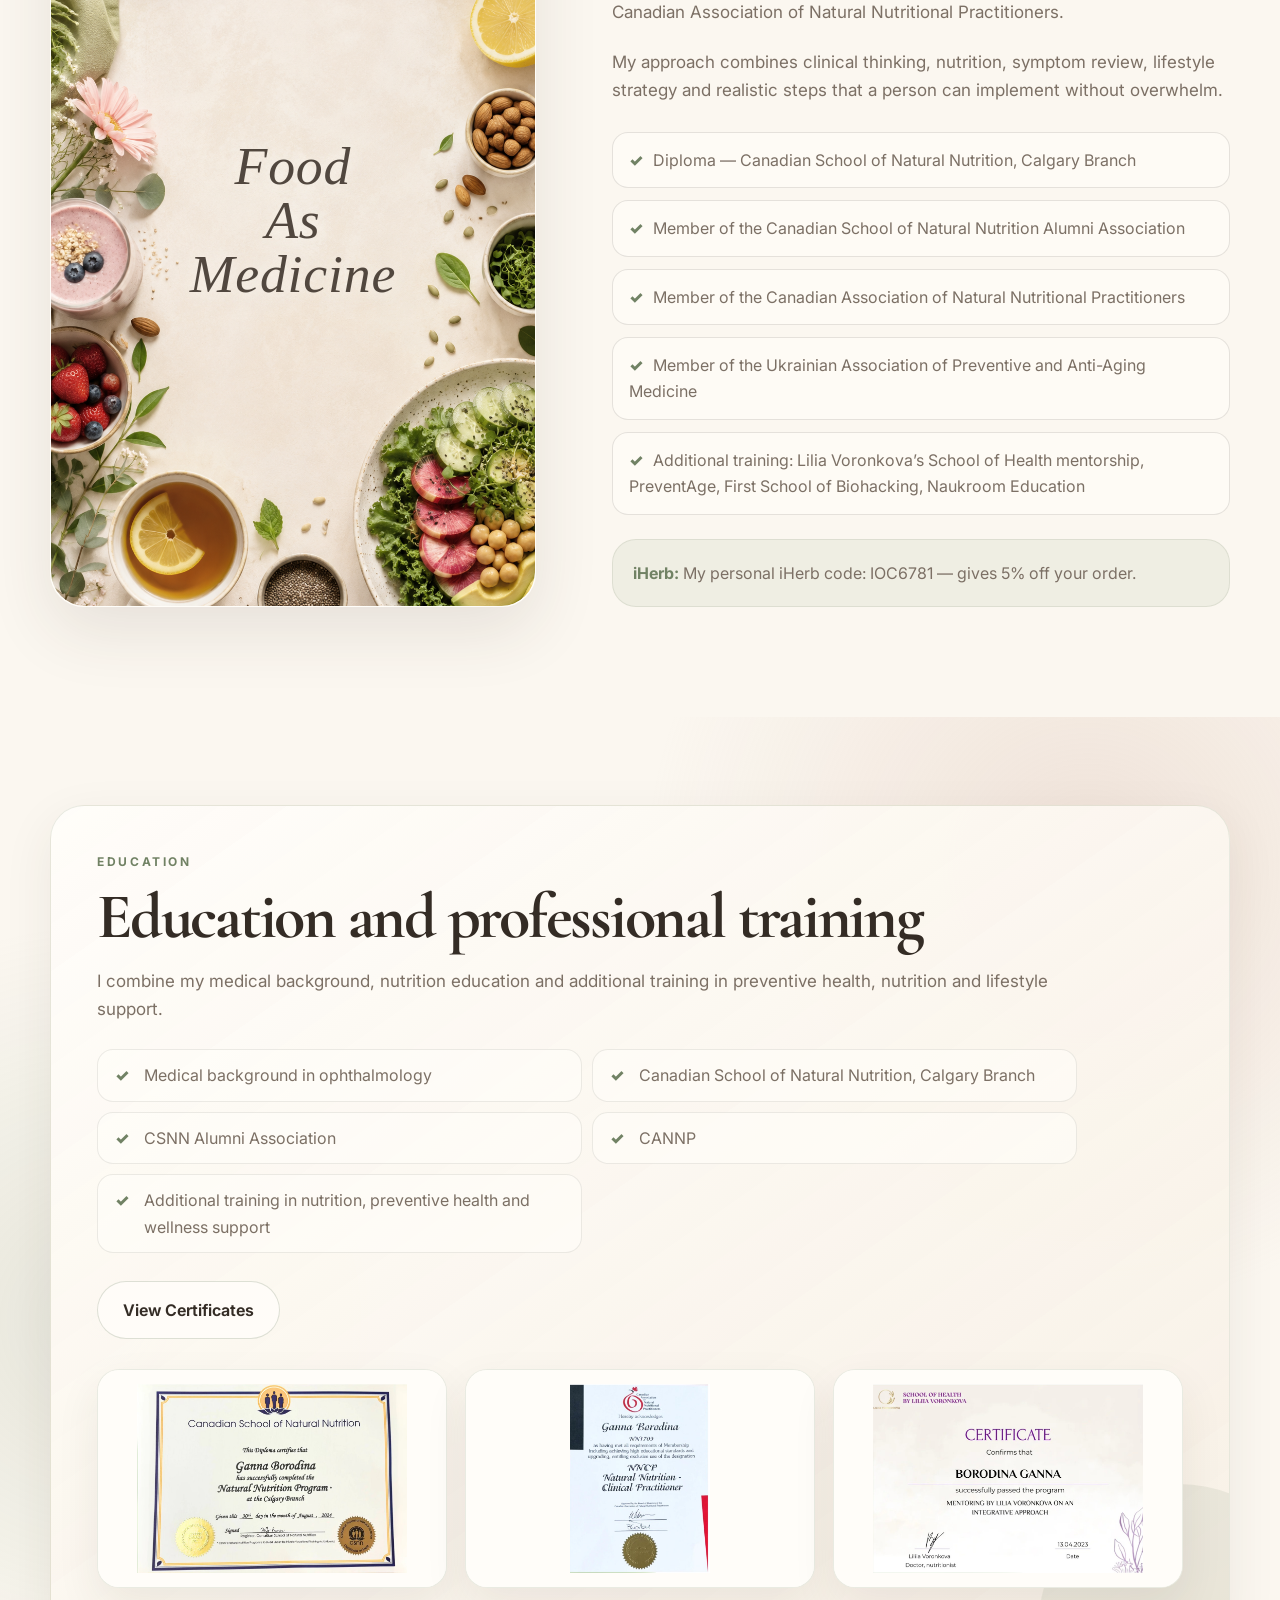
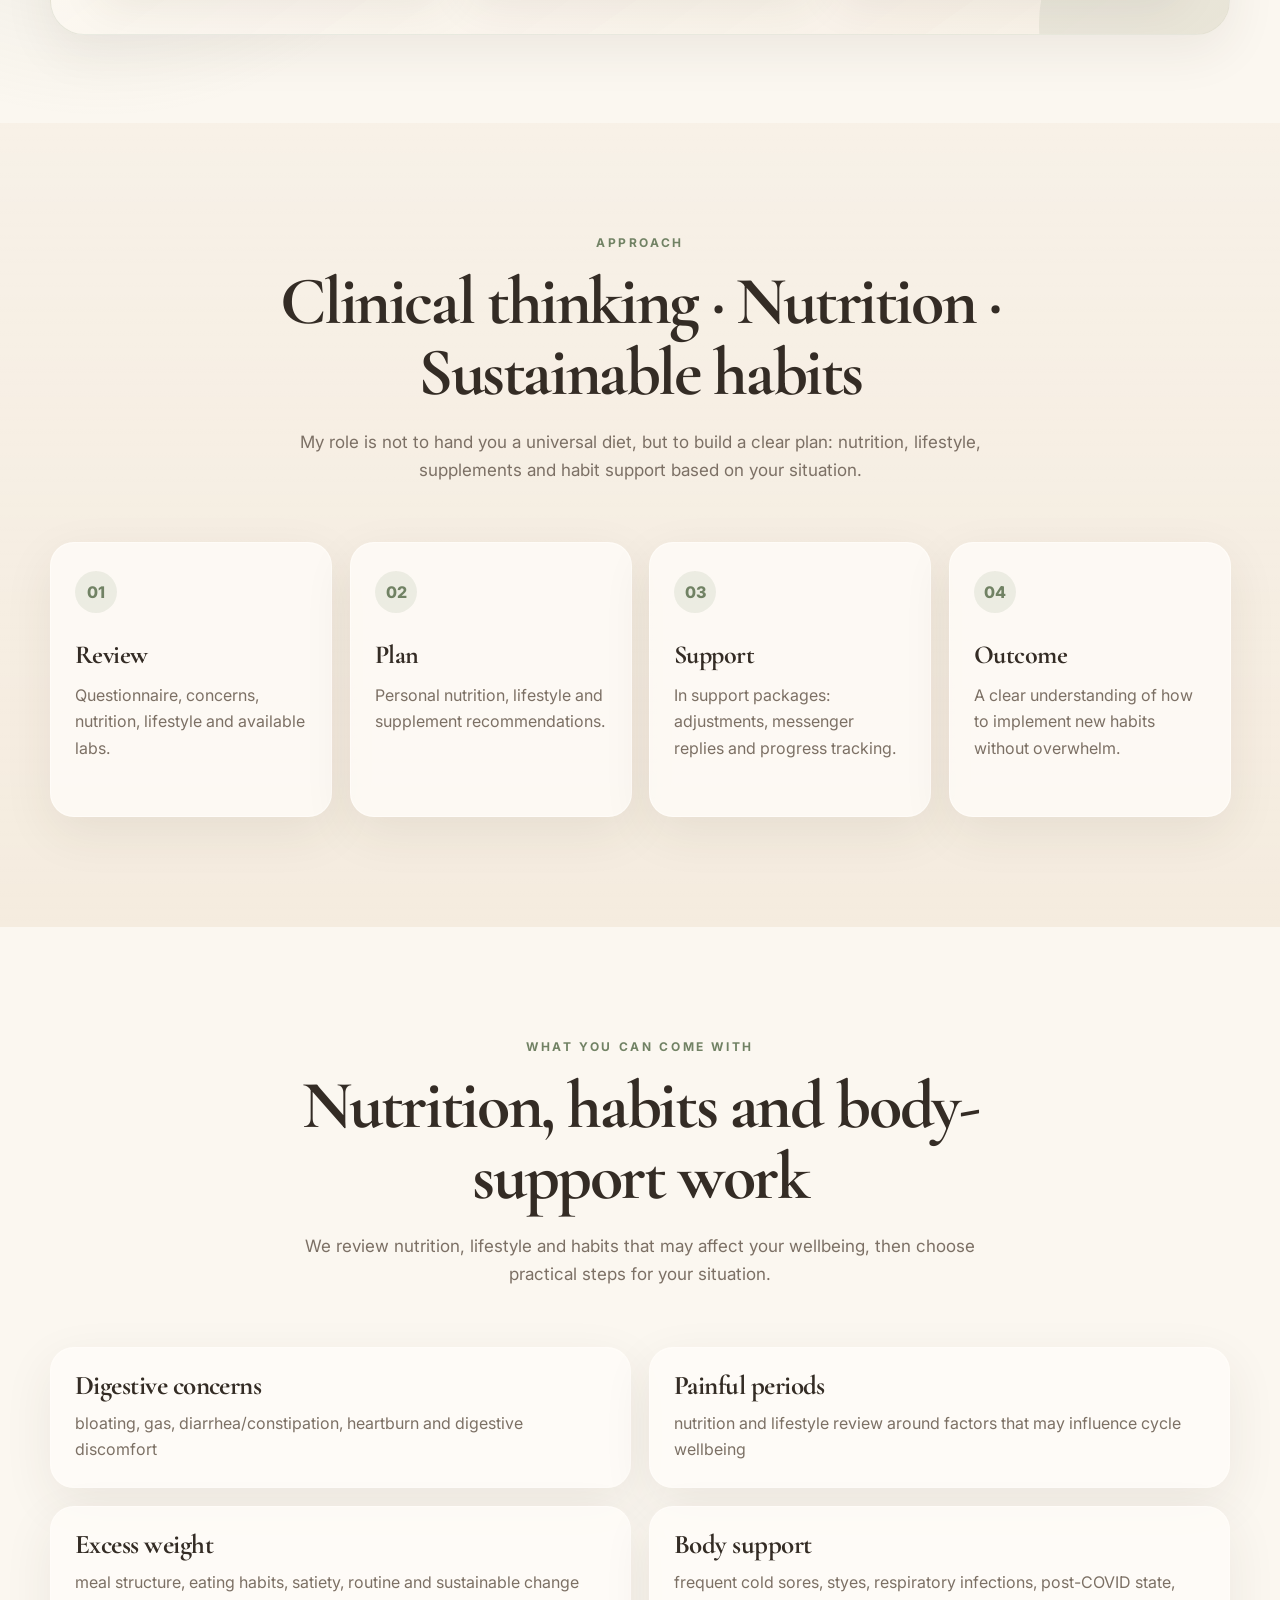
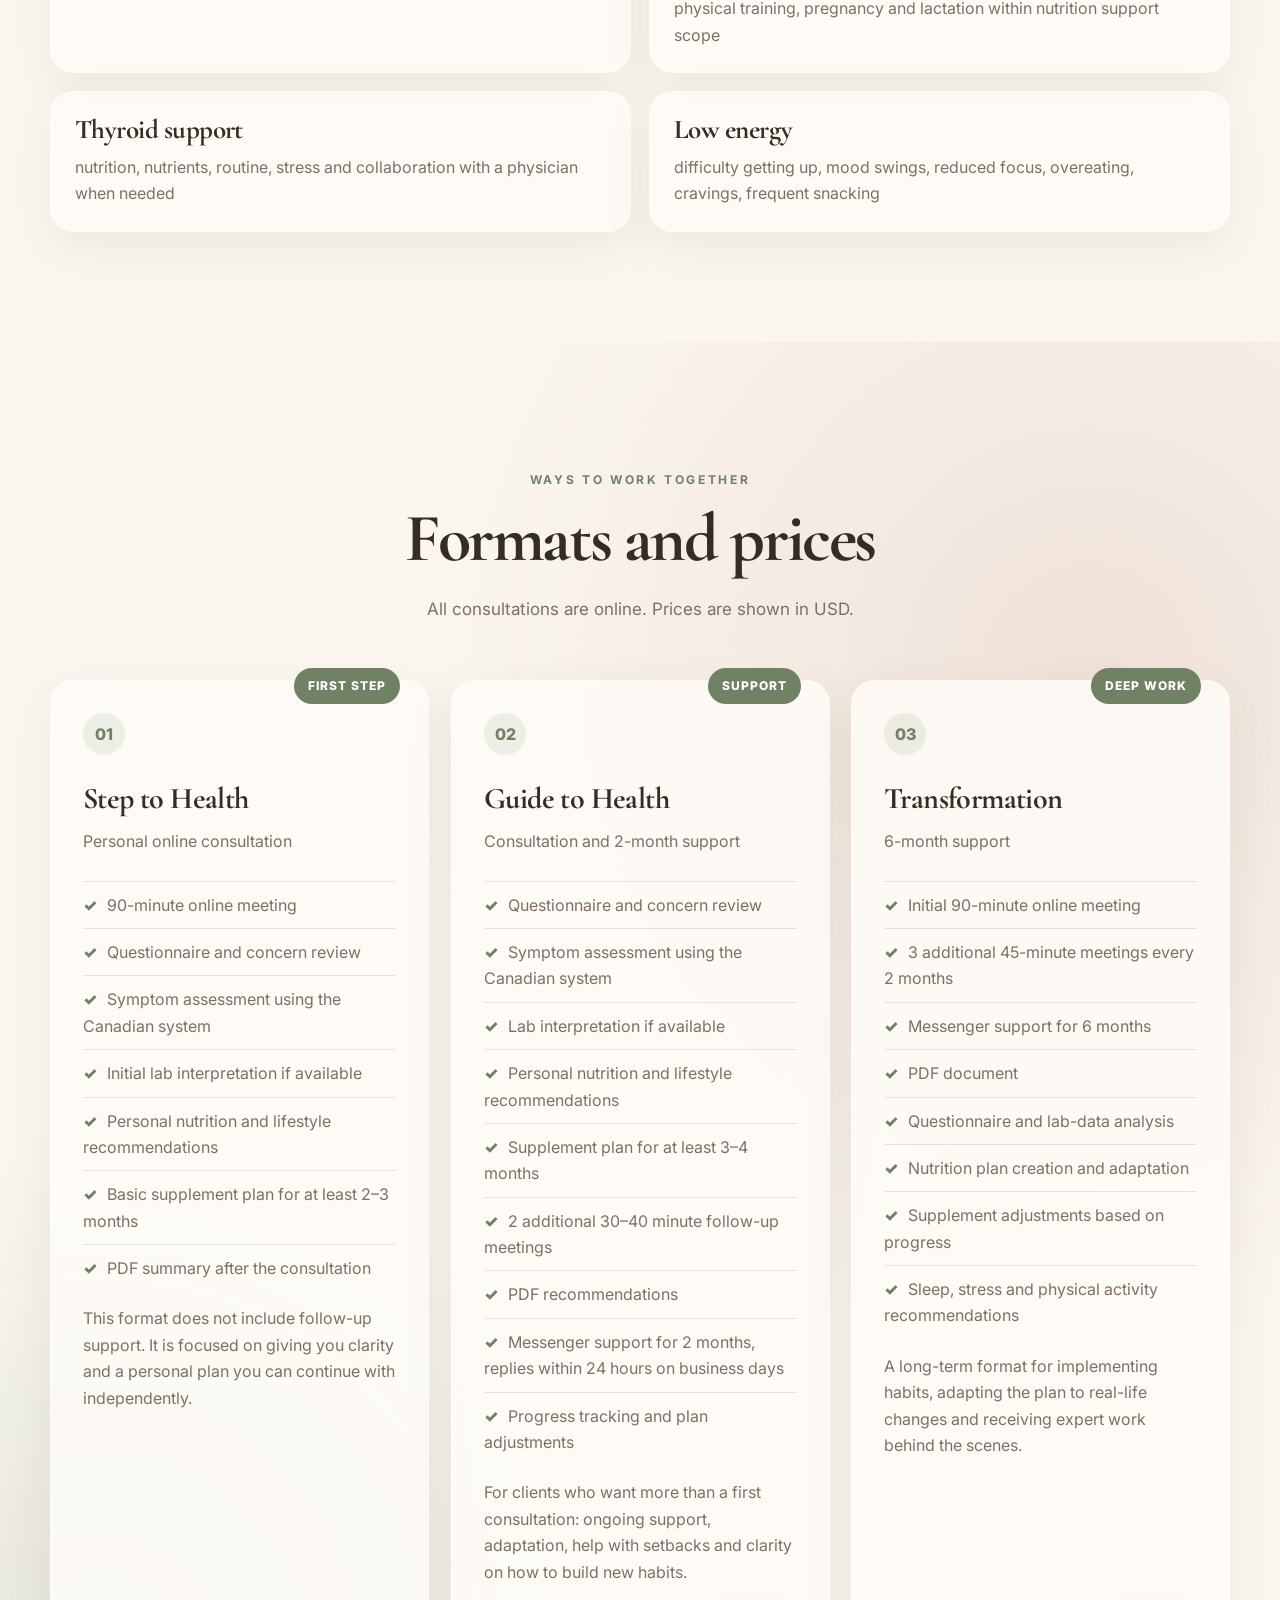
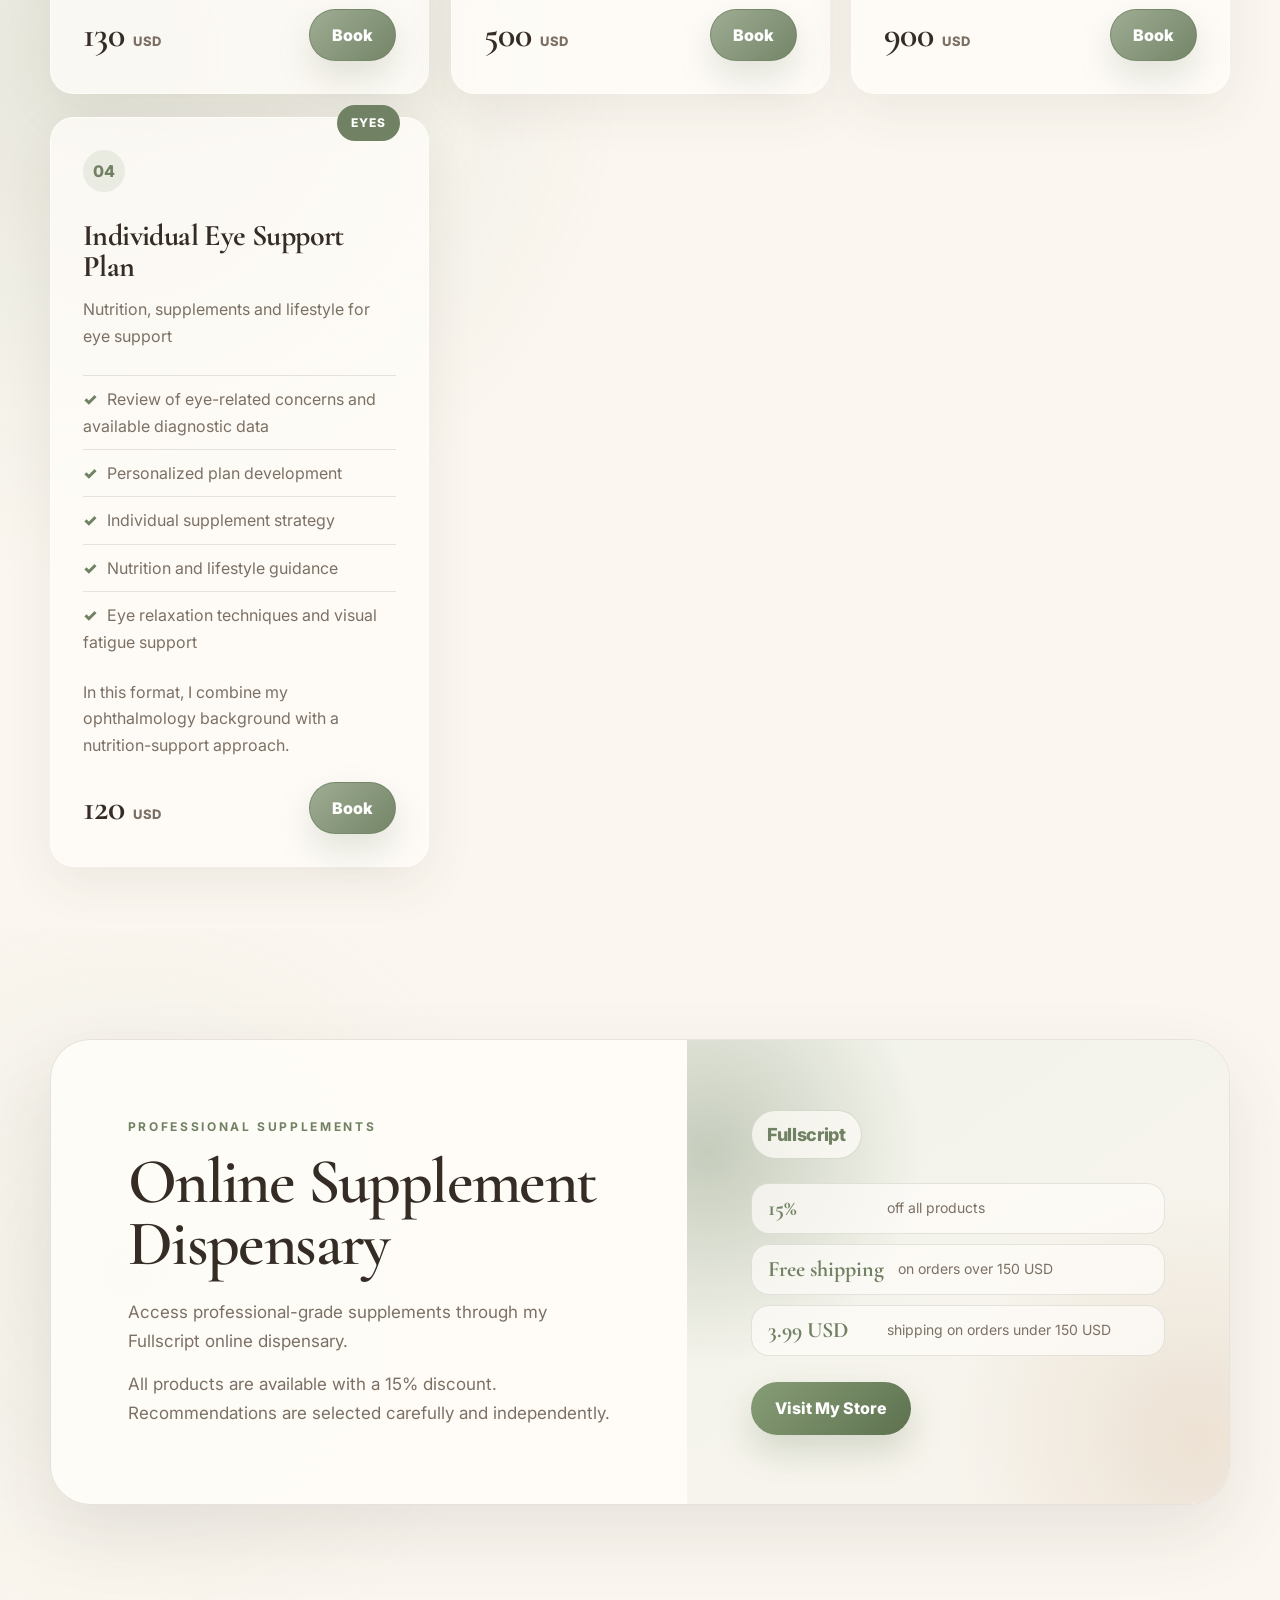
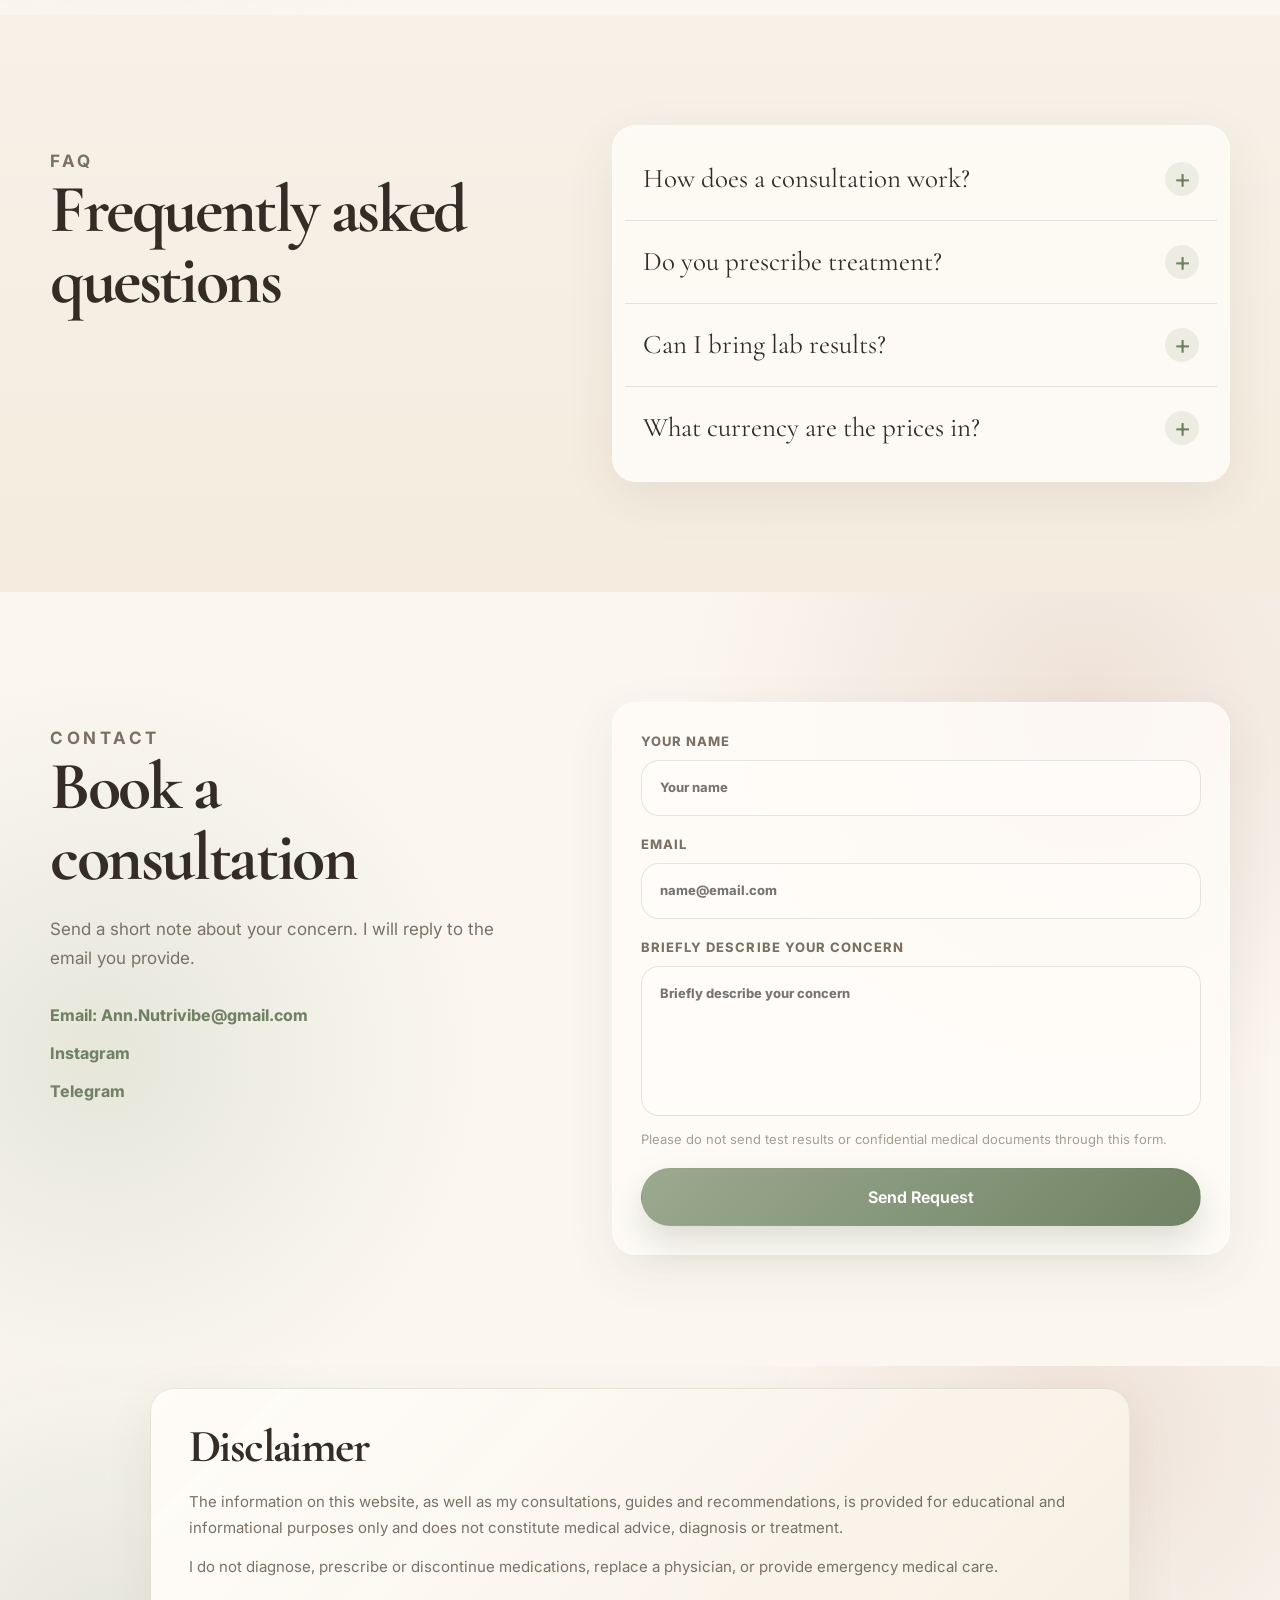
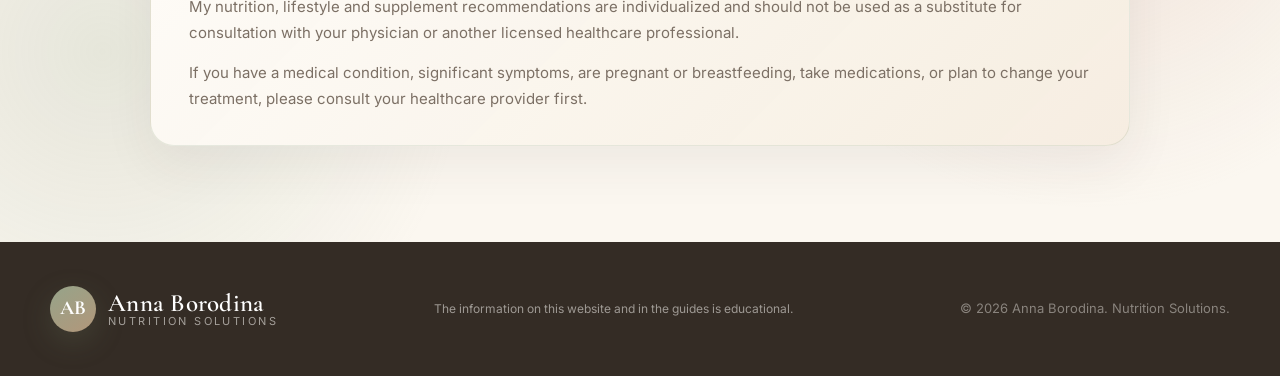
==== commit 061b2ab8: "feature add multilingual Fullscript section and capitalize CTA buttons" ====
--- a/index.html
+++ b/index.html
@@ -296,6 +296,27 @@
 </article></div>
 </div>
 </section>
+<section class="fullscript-section section" id="fullscript">
+<div class="container">
+<div class="fullscript-card reveal">
+<div class="fullscript-copy">
+<p class="eyebrow">Professional supplements</p>
+<h2>Online Supplement Dispensary</h2>
+<p>Access professional-grade supplements through my Fullscript online dispensary.</p>
+<p>All products are available with a 15% discount. Recommendations are selected carefully and independently.</p>
+</div>
+<div class="fullscript-panel">
+<strong class="fullscript-brand">Fullscript</strong>
+<div class="fullscript-facts">
+<p><strong>15%</strong><span>off all products</span></p>
+<p><strong>Free shipping</strong><span>on orders over 150 USD</span></p>
+<p><strong>3.99 USD</strong><span>shipping on orders under 150 USD</span></p>
+</div>
+<a class="fullscript-button" href="https://ca.fullscript.com/welcome/annutri" rel="noopener" target="_blank">Visit my store</a>
+</div>
+</div>
+</div>
+</section>
 <section class="section" id="guides" hidden>
 <div class="container">
 <div class="section-heading reveal">
--- a/style.css
+++ b/style.css
@@ -328,6 +328,16 @@
   will-change: transform;
 }
 
+.nav-cta,
+.button,
+.service-button,
+.fullscript-button,
+.guide-action,
+.guide-buy-button,
+.booking-cta-button {
+  text-transform: capitalize;
+}
+
 .button:hover {
   transform: translateY(-3px);
 }
@@ -2888,6 +2898,166 @@
   }
 }
 
+/* ============================================
+   FULLSCRIPT DISPENSARY
+   ============================================ */
+.fullscript-section {
+  background:
+    radial-gradient(circle at 10% 50%, rgba(155, 170, 143, 0.1), transparent 34%),
+    var(--bg);
+}
+
+.fullscript-card {
+  position: relative;
+  display: grid;
+  grid-template-columns: minmax(0, 1.08fr) minmax(340px, 0.92fr);
+  overflow: hidden;
+  border: 1px solid var(--line);
+  border-radius: 40px;
+  background: rgba(255, 253, 249, 0.88);
+  box-shadow: 0 28px 72px rgba(63, 48, 36, 0.1);
+}
+
+.fullscript-copy {
+  align-self: center;
+  padding: clamp(42px, 6vw, 78px);
+}
+
+.fullscript-copy h2 {
+  max-width: 720px;
+  margin: 10px 0 22px;
+  font-family: var(--serif);
+  font-size: clamp(42px, 5vw, 68px);
+  font-weight: 600;
+  line-height: 0.98;
+  letter-spacing: -0.025em;
+}
+
+.fullscript-copy > p:not(.eyebrow) {
+  max-width: 650px;
+  margin: 0;
+  color: var(--muted);
+  font-size: 17px;
+  line-height: 1.7;
+}
+
+.fullscript-copy > p:not(.eyebrow) + p {
+  margin-top: 14px;
+}
+
+.fullscript-panel {
+  position: relative;
+  display: flex;
+  flex-direction: column;
+  justify-content: center;
+  min-height: 460px;
+  padding: clamp(36px, 5vw, 64px);
+  background:
+    radial-gradient(circle at 4% 24%, rgba(113, 130, 100, 0.34), transparent 34%),
+    radial-gradient(circle at 94% 86%, rgba(199, 168, 136, 0.26), transparent 38%),
+    linear-gradient(145deg, rgba(240, 242, 233, 0.96), rgba(250, 245, 238, 0.96));
+}
+
+.fullscript-brand {
+  align-self: flex-start;
+  margin-bottom: 24px;
+  padding: 9px 15px;
+  border: 1px solid rgba(113, 130, 100, 0.24);
+  border-radius: 999px;
+  background: rgba(255, 253, 249, 0.72);
+  color: var(--sage-dark);
+  font-family: var(--sans);
+  font-size: 18px;
+  font-weight: 800;
+  letter-spacing: -0.02em;
+}
+
+.fullscript-facts {
+  display: grid;
+  gap: 10px;
+  margin-bottom: 26px;
+}
+
+.fullscript-facts p {
+  display: grid;
+  grid-template-columns: minmax(105px, auto) 1fr;
+  align-items: center;
+  gap: 14px;
+  margin: 0;
+  padding: 13px 16px;
+  border: 1px solid rgba(113, 130, 100, 0.18);
+  border-radius: 18px;
+  background: rgba(255, 253, 249, 0.7);
+}
+
+.fullscript-facts strong {
+  color: var(--sage-dark);
+  font-family: var(--serif);
+  font-size: 22px;
+  line-height: 1.05;
+}
+
+.fullscript-facts span {
+  color: var(--muted);
+  font-size: 14px;
+  line-height: 1.35;
+}
+
+.fullscript-button {
+  display: inline-flex;
+  align-items: center;
+  justify-content: center;
+  align-self: flex-start;
+  min-height: 52px;
+  padding: 13px 24px;
+  border-radius: 999px;
+  background: linear-gradient(135deg, rgba(135, 157, 119, 1), rgba(93, 113, 78, 1));
+  box-shadow: 0 16px 34px rgba(93, 113, 78, 0.22);
+  color: white;
+  font-weight: 800;
+  transition: transform 0.25s var(--ease-lift), box-shadow 0.25s ease;
+}
+
+.fullscript-button:hover {
+  transform: translateY(-2px);
+  box-shadow: 0 20px 40px rgba(93, 113, 78, 0.28);
+}
+
+@media (max-width: 860px) {
+  .fullscript-card {
+    grid-template-columns: 1fr;
+    border-radius: 32px;
+  }
+
+  .fullscript-panel {
+    min-height: 0;
+  }
+}
+
+@media (max-width: 620px) {
+  .fullscript-card {
+    border-radius: 26px;
+  }
+
+  .fullscript-copy,
+  .fullscript-panel {
+    padding: 28px 24px;
+  }
+
+  .fullscript-copy h2 {
+    font-size: clamp(37px, 12vw, 48px);
+  }
+
+  .fullscript-facts p {
+    grid-template-columns: 1fr;
+    gap: 4px;
+  }
+
+  .fullscript-button {
+    width: 100%;
+  }
+}
+
 @media (prefers-reduced-motion: reduce) {
   *,
   *::before,
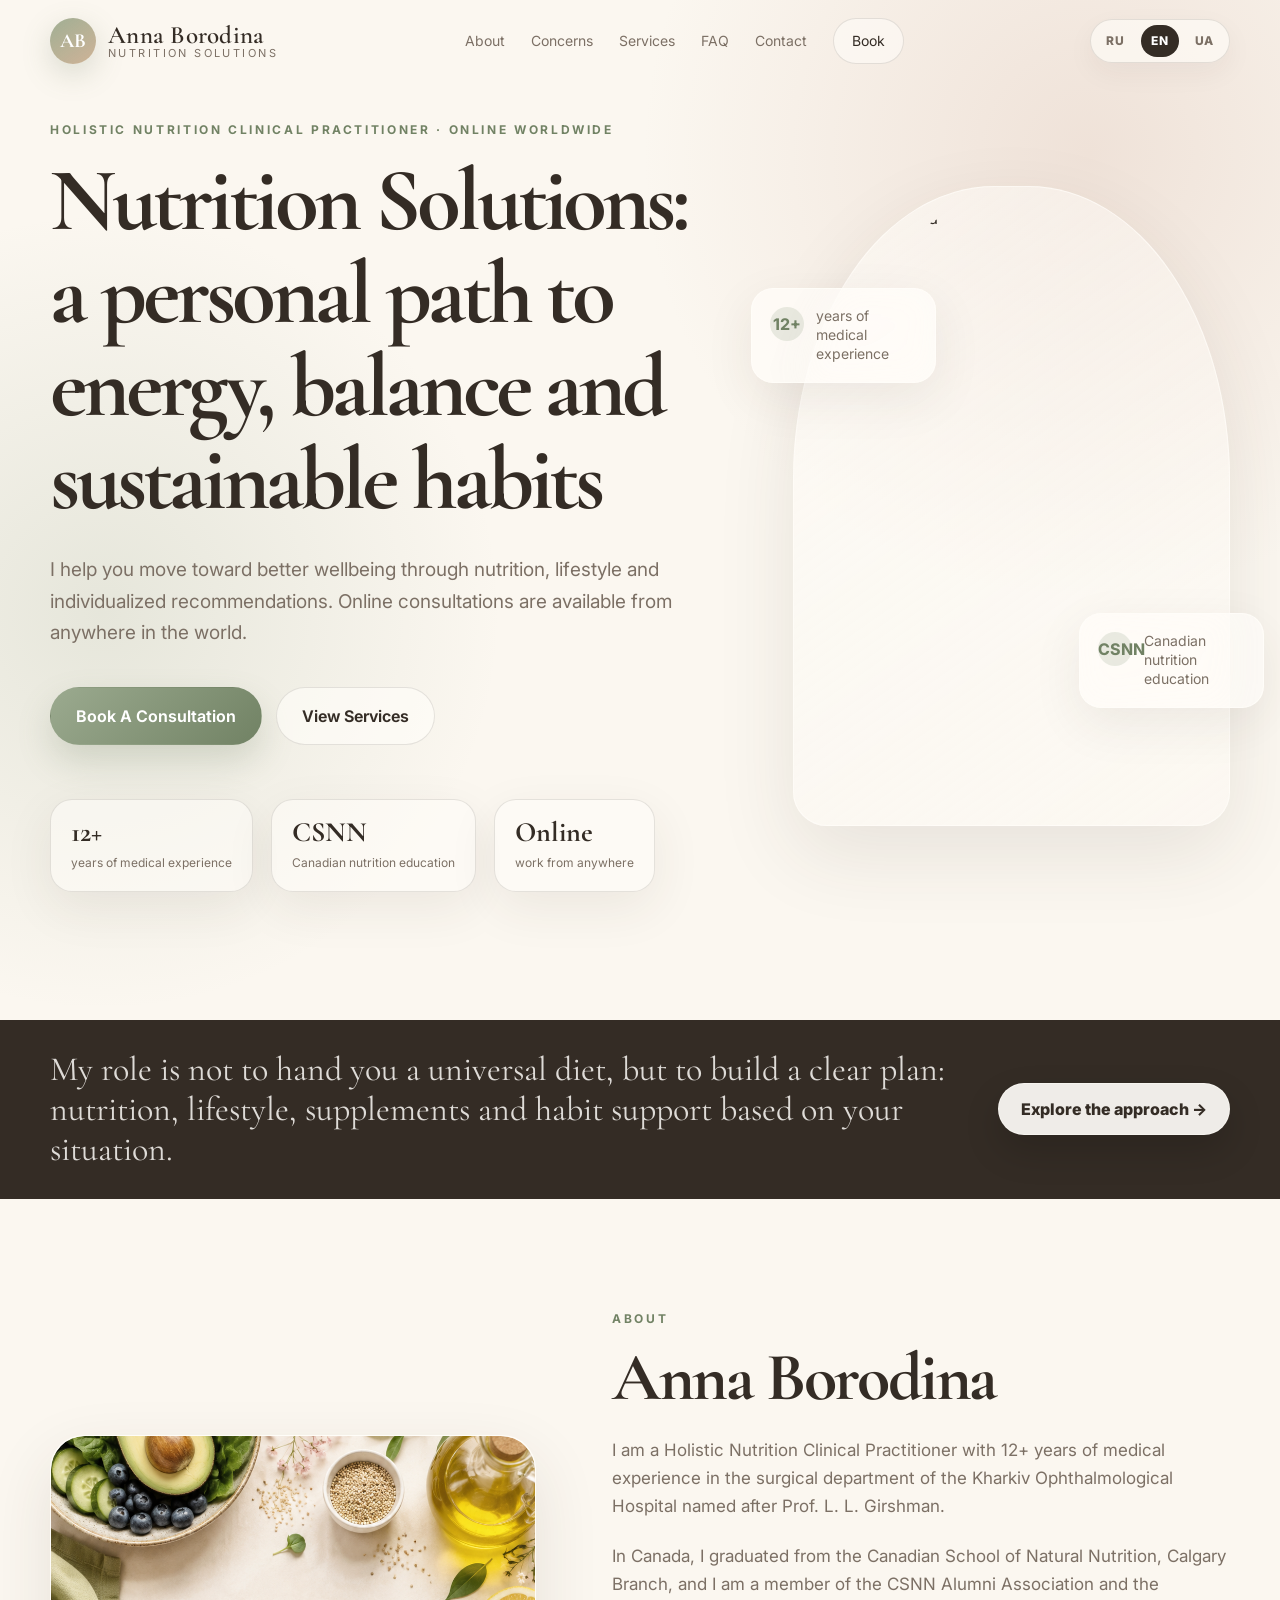
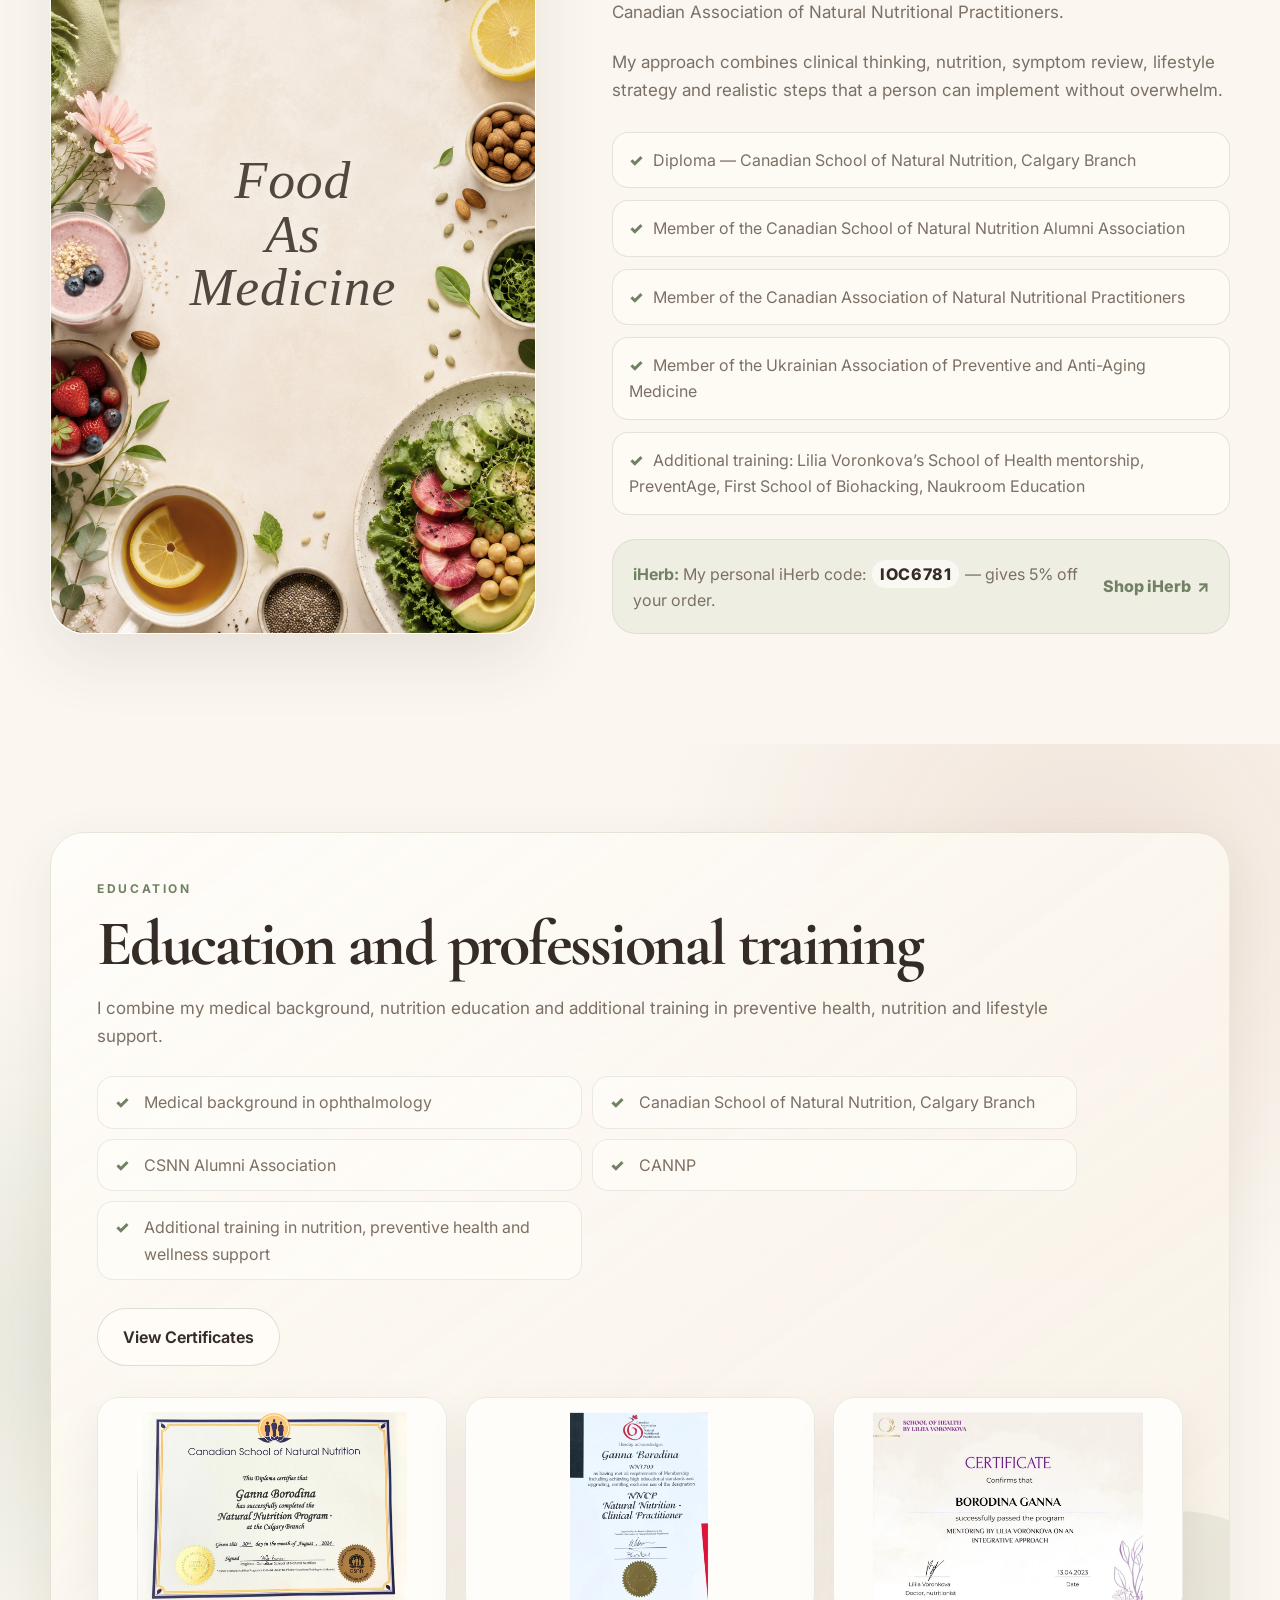
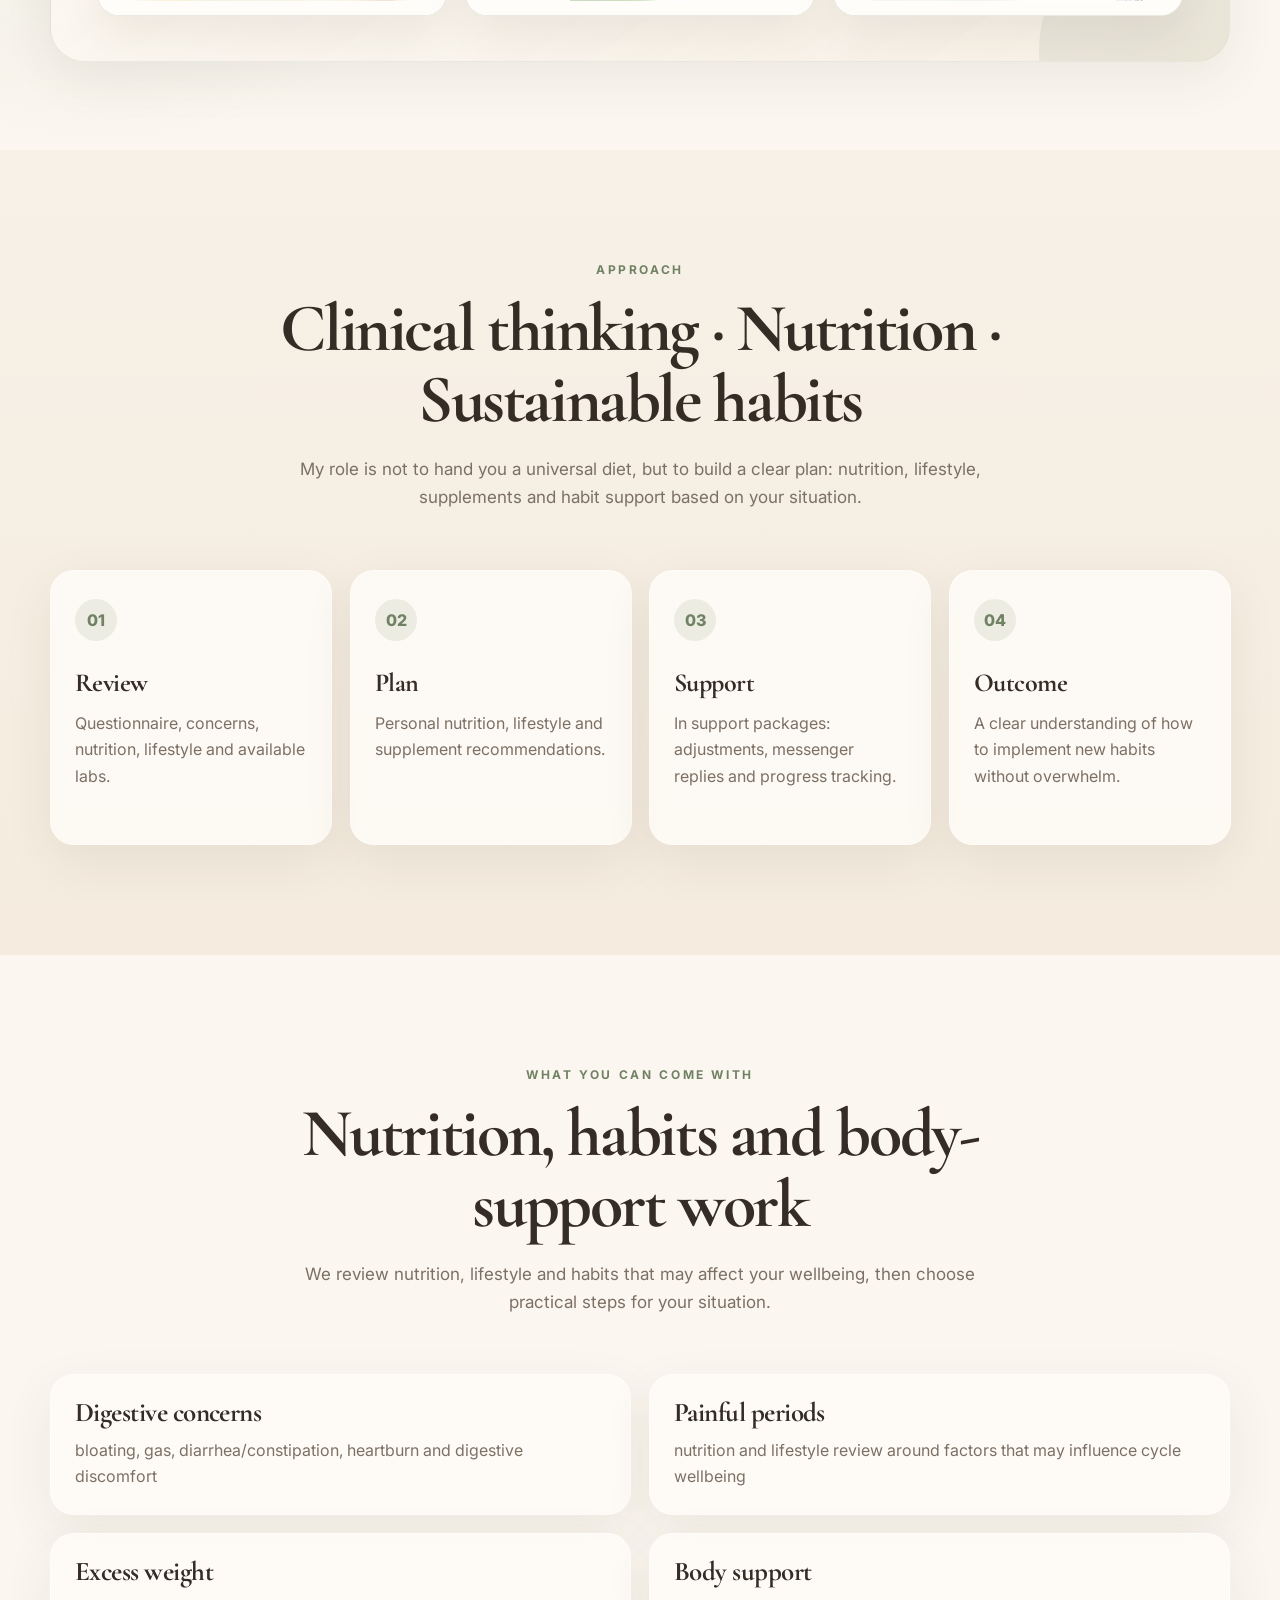
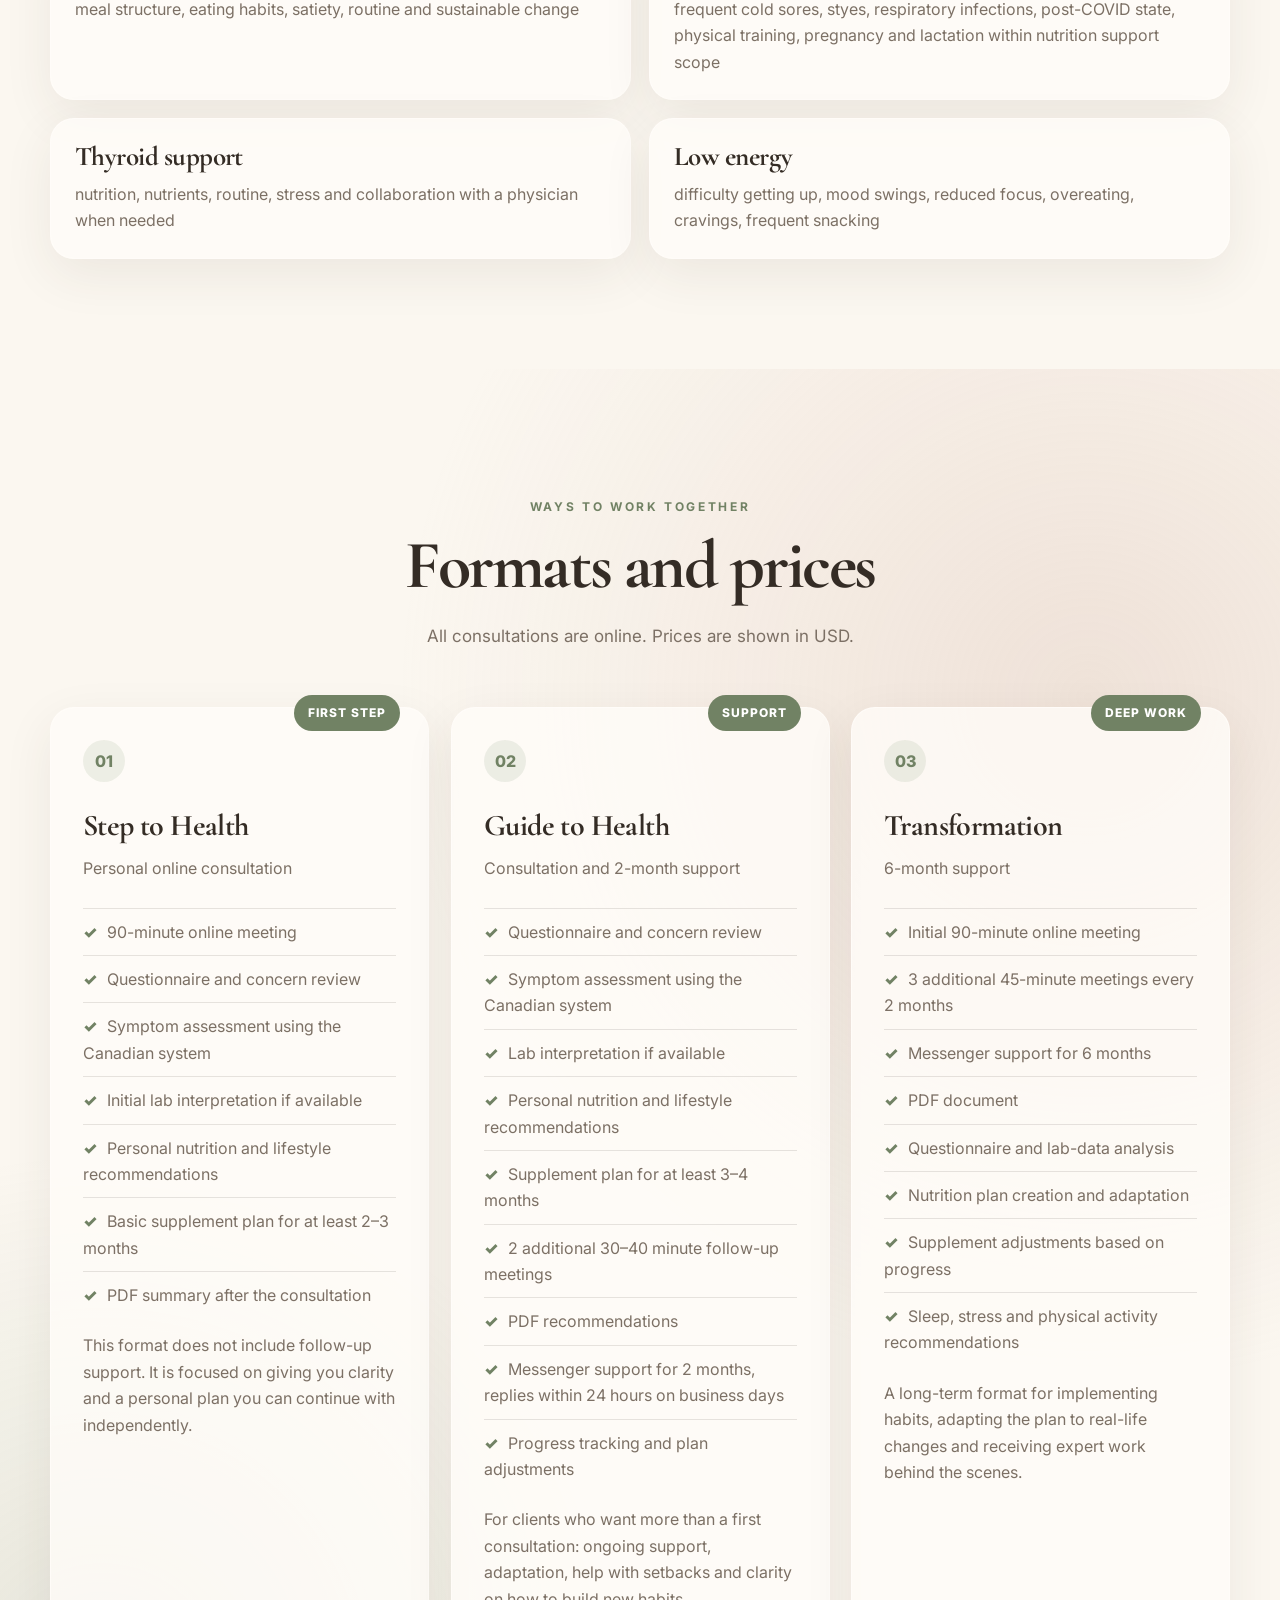
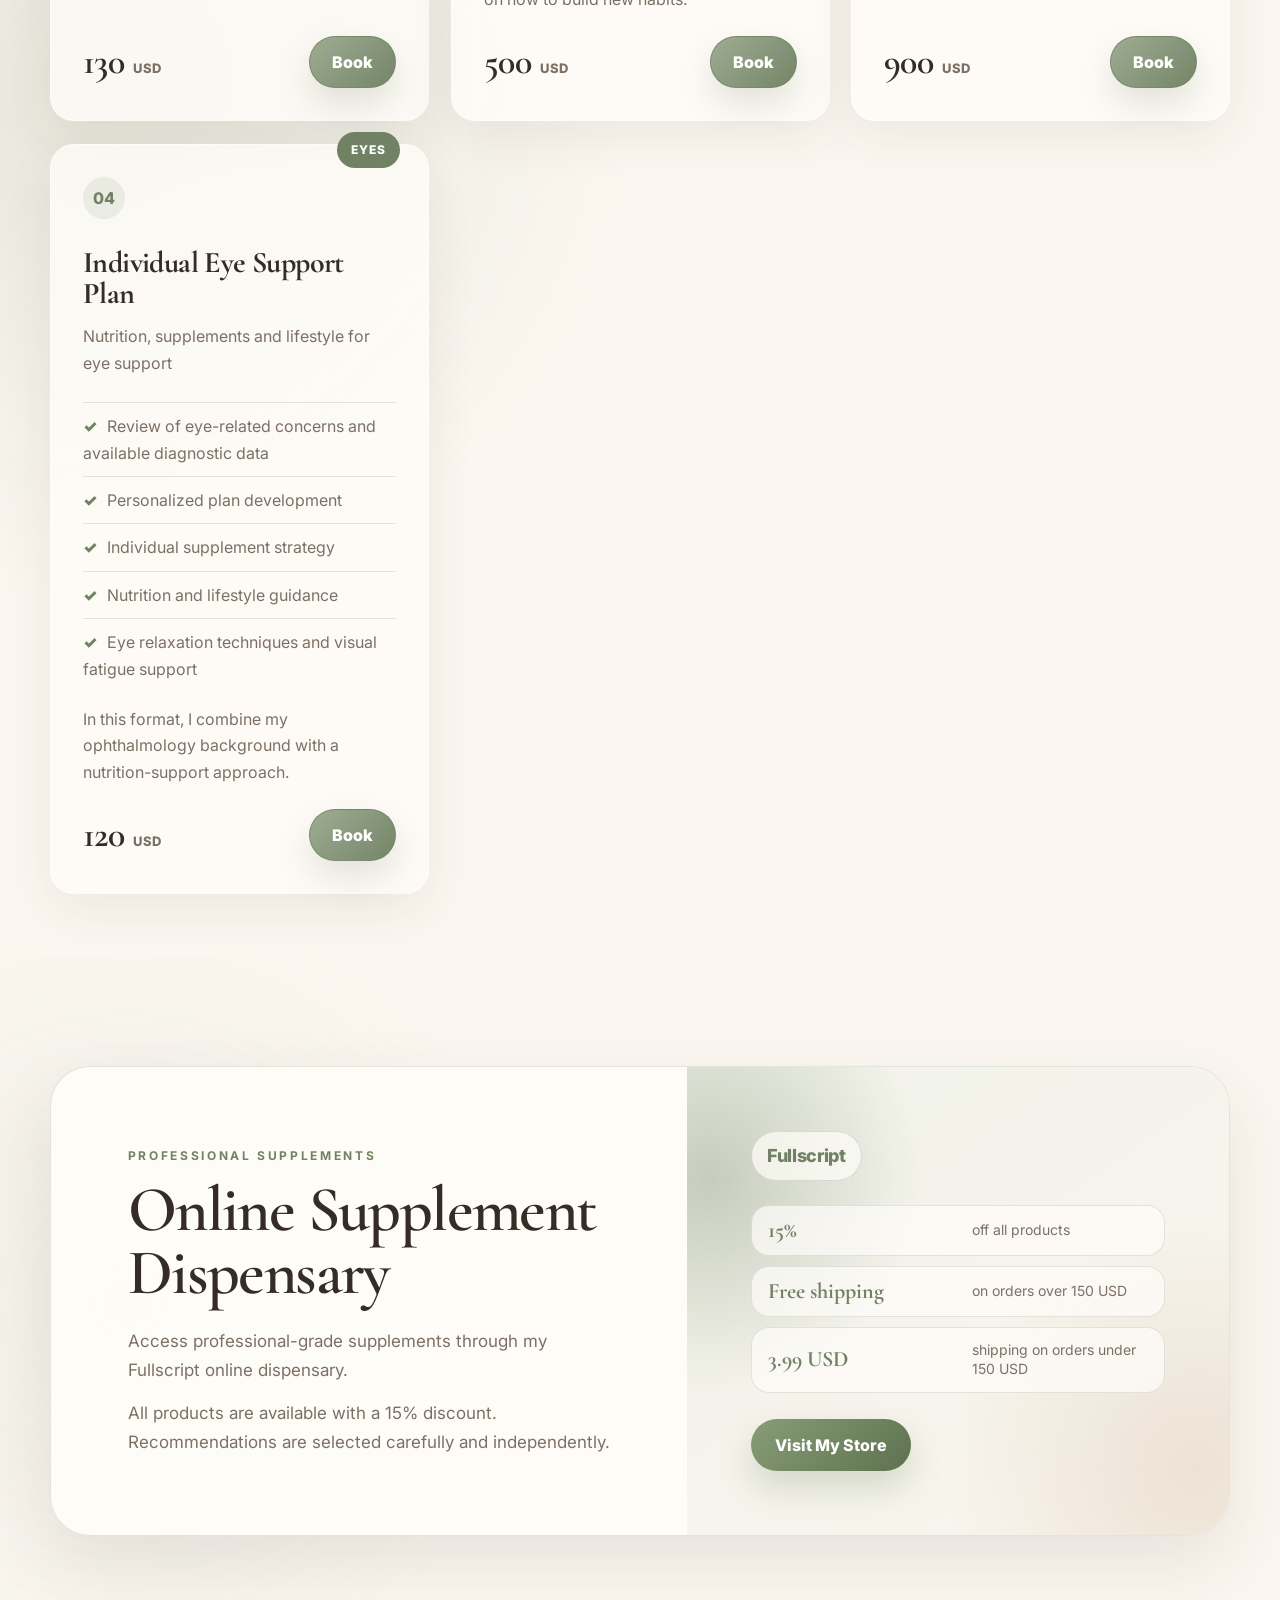
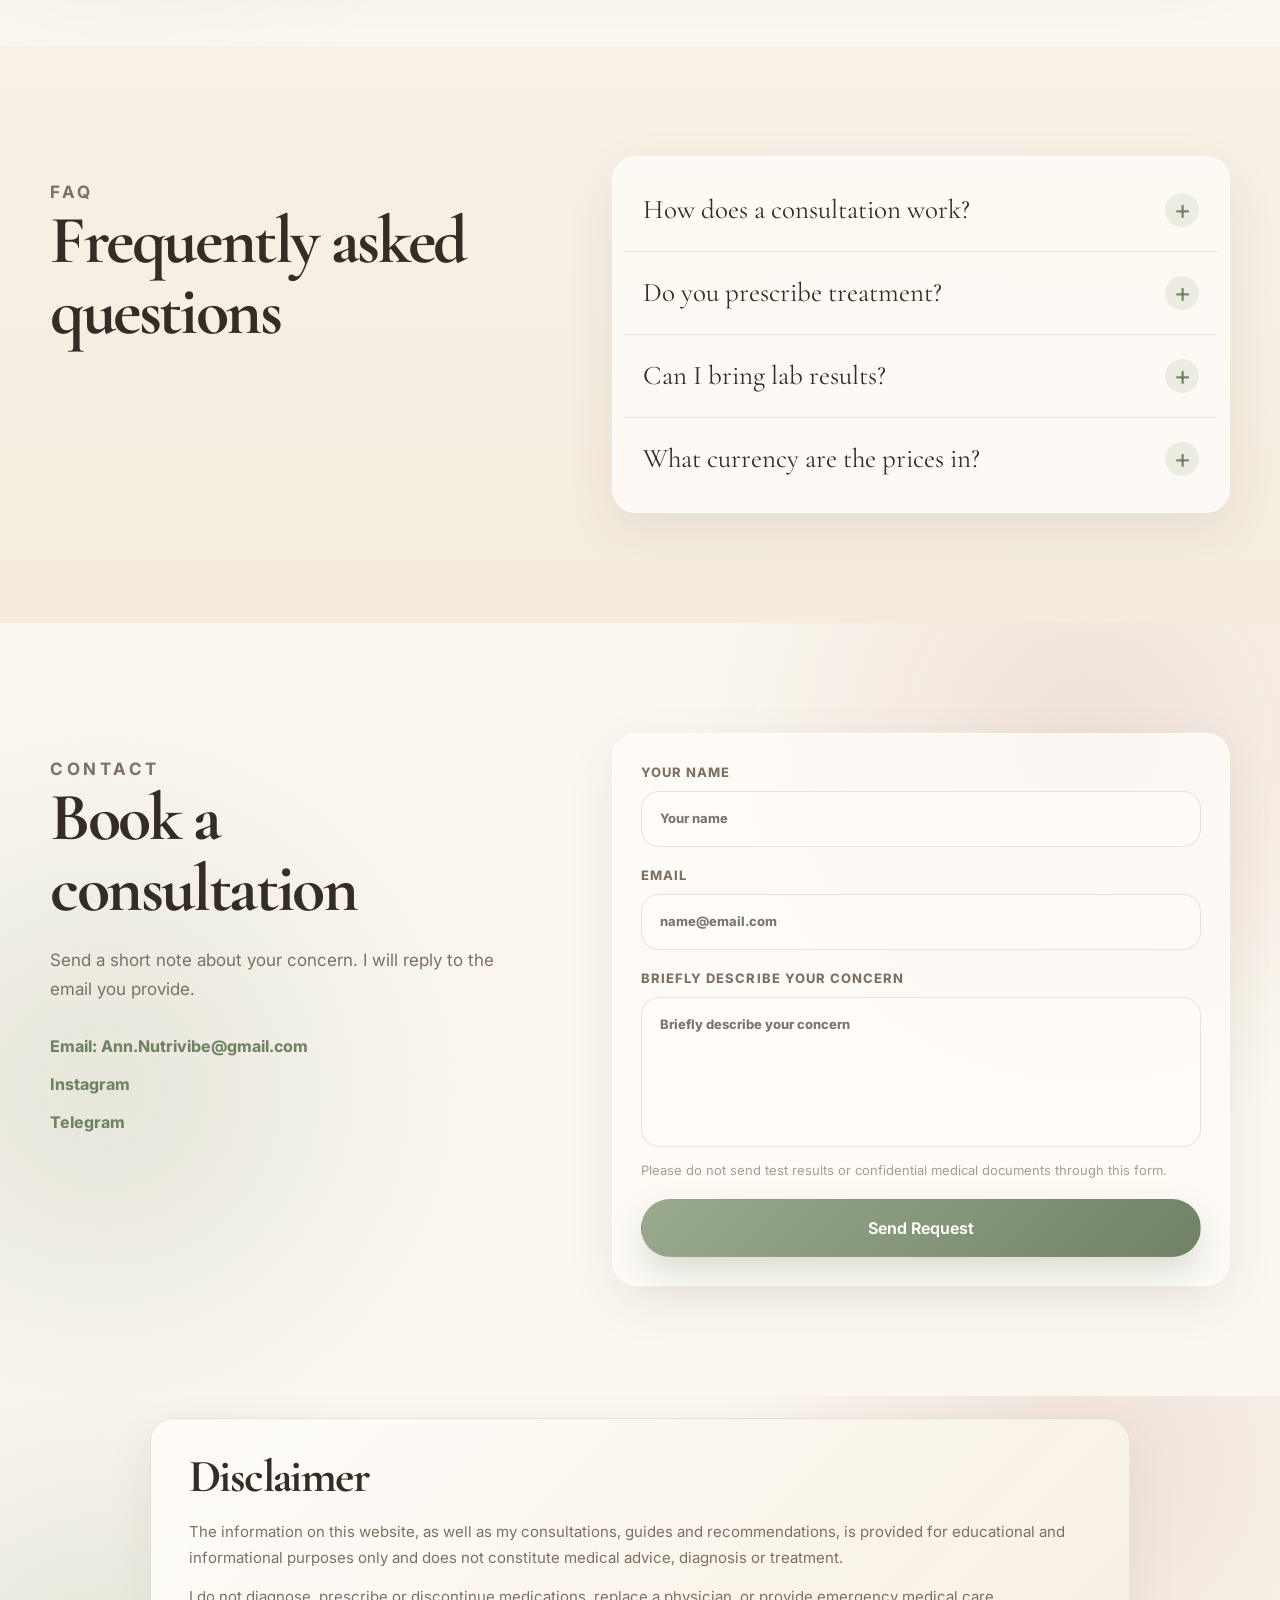
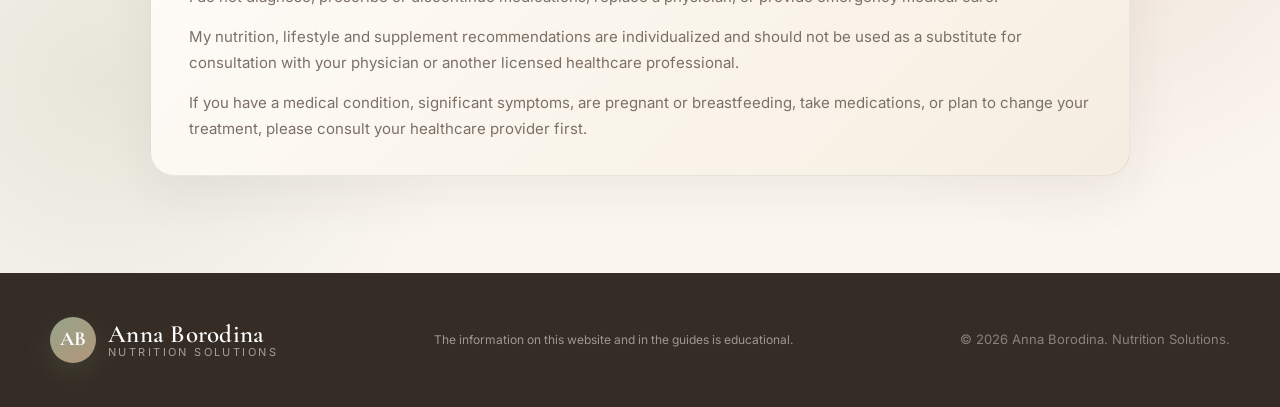
==== commit edb41d88: "Link to IHerb Link to IHerb" ====
--- a/index.html
+++ b/index.html
@@ -105,7 +105,10 @@
 <li>Member of the Ukrainian Association of Preventive and Anti-Aging Medicine</li>
 <li>Additional training: Lilia Voronkova’s School of Health mentorship, PreventAge, First School of Biohacking, Naukroom Education</li>
 </ul>
-<div class="iherb-note"><strong>iHerb:</strong> My personal iHerb code: IOC6781 — gives 5% off your order.</div>
+<a class="iherb-note" href="https://iherb.co/2GYS3Tjt?rcode=IOC6781&amp;utm_medium=appshare" rel="noopener" target="_blank">
+<span class="iherb-note-copy"><strong>iHerb:</strong> My personal iHerb code: <span class="iherb-code">IOC6781</span> — gives 5% off your order.</span>
+<span class="iherb-note-action">Shop iHerb <span aria-hidden="true">↗</span></span>
+</a>
 <div class="signature-row" hidden>
 <span class="signature">Anna Borodina</span>
 <span class="line"></span>
--- a/style.css
+++ b/style.css
@@ -2658,16 +2658,66 @@
 }
 
 .iherb-note {
+  display: flex;
+  align-items: center;
+  justify-content: space-between;
+  gap: 18px;
   margin-top: 24px;
   padding: 20px;
   border-radius: var(--radius-lg);
   background: rgba(155, 170, 143, 0.12);
   border: 1px solid rgba(155, 170, 143, 0.22);
   color: var(--muted);
+  transition: transform 0.25s var(--ease-lift), border-color 0.25s ease, background 0.25s ease, box-shadow 0.25s ease;
+}
+
+.iherb-note:hover {
+  transform: translateY(-2px);
+  border-color: rgba(113, 130, 100, 0.38);
+  background: rgba(155, 170, 143, 0.17);
+  box-shadow: 0 14px 28px rgba(63, 48, 36, 0.08);
+}
+
+.iherb-note:focus-visible {
+  outline: 2px solid rgba(113, 130, 100, 0.5);
+  outline-offset: 4px;
 }
 
 .iherb-note strong {
   color: var(--sage-dark);
+}
+
+.iherb-note-copy {
+  line-height: 1.55;
+}
+
+.iherb-code {
+  display: inline-block;
+  margin-inline: 2px;
+  padding: 2px 8px;
+  border-radius: 999px;
+  background: rgba(255, 253, 249, 0.72);
+  color: var(--text);
+  font-weight: 800;
+  letter-spacing: 0.04em;
+}
+
+.iherb-note-action {
+  display: inline-flex;
+  align-items: center;
+  gap: 6px;
+  flex: 0 0 auto;
+  color: var(--sage-dark);
+  font-weight: 800;
+  white-space: nowrap;
+}
+
+.iherb-note-action span {
+  transition: transform 0.25s ease;
+}
+
+.iherb-note:hover .iherb-note-action span {
+  transform: translate(2px, -2px);
 }
 
 @media (max-width: 900px) {
@@ -2678,6 +2728,12 @@
 }
 
 @media (max-width: 700px) {
+  .iherb-note {
+    align-items: flex-start;
+    flex-direction: column;
+    gap: 12px;
+  }
+
   .guide-actions {
     align-items: flex-start;
     flex-direction: column;
@@ -2980,7 +3036,7 @@
 
 .fullscript-facts p {
   display: grid;
-  grid-template-columns: minmax(105px, auto) 1fr;
+  grid-template-columns: 190px minmax(0, 1fr);
   align-items: center;
   gap: 14px;
   margin: 0;
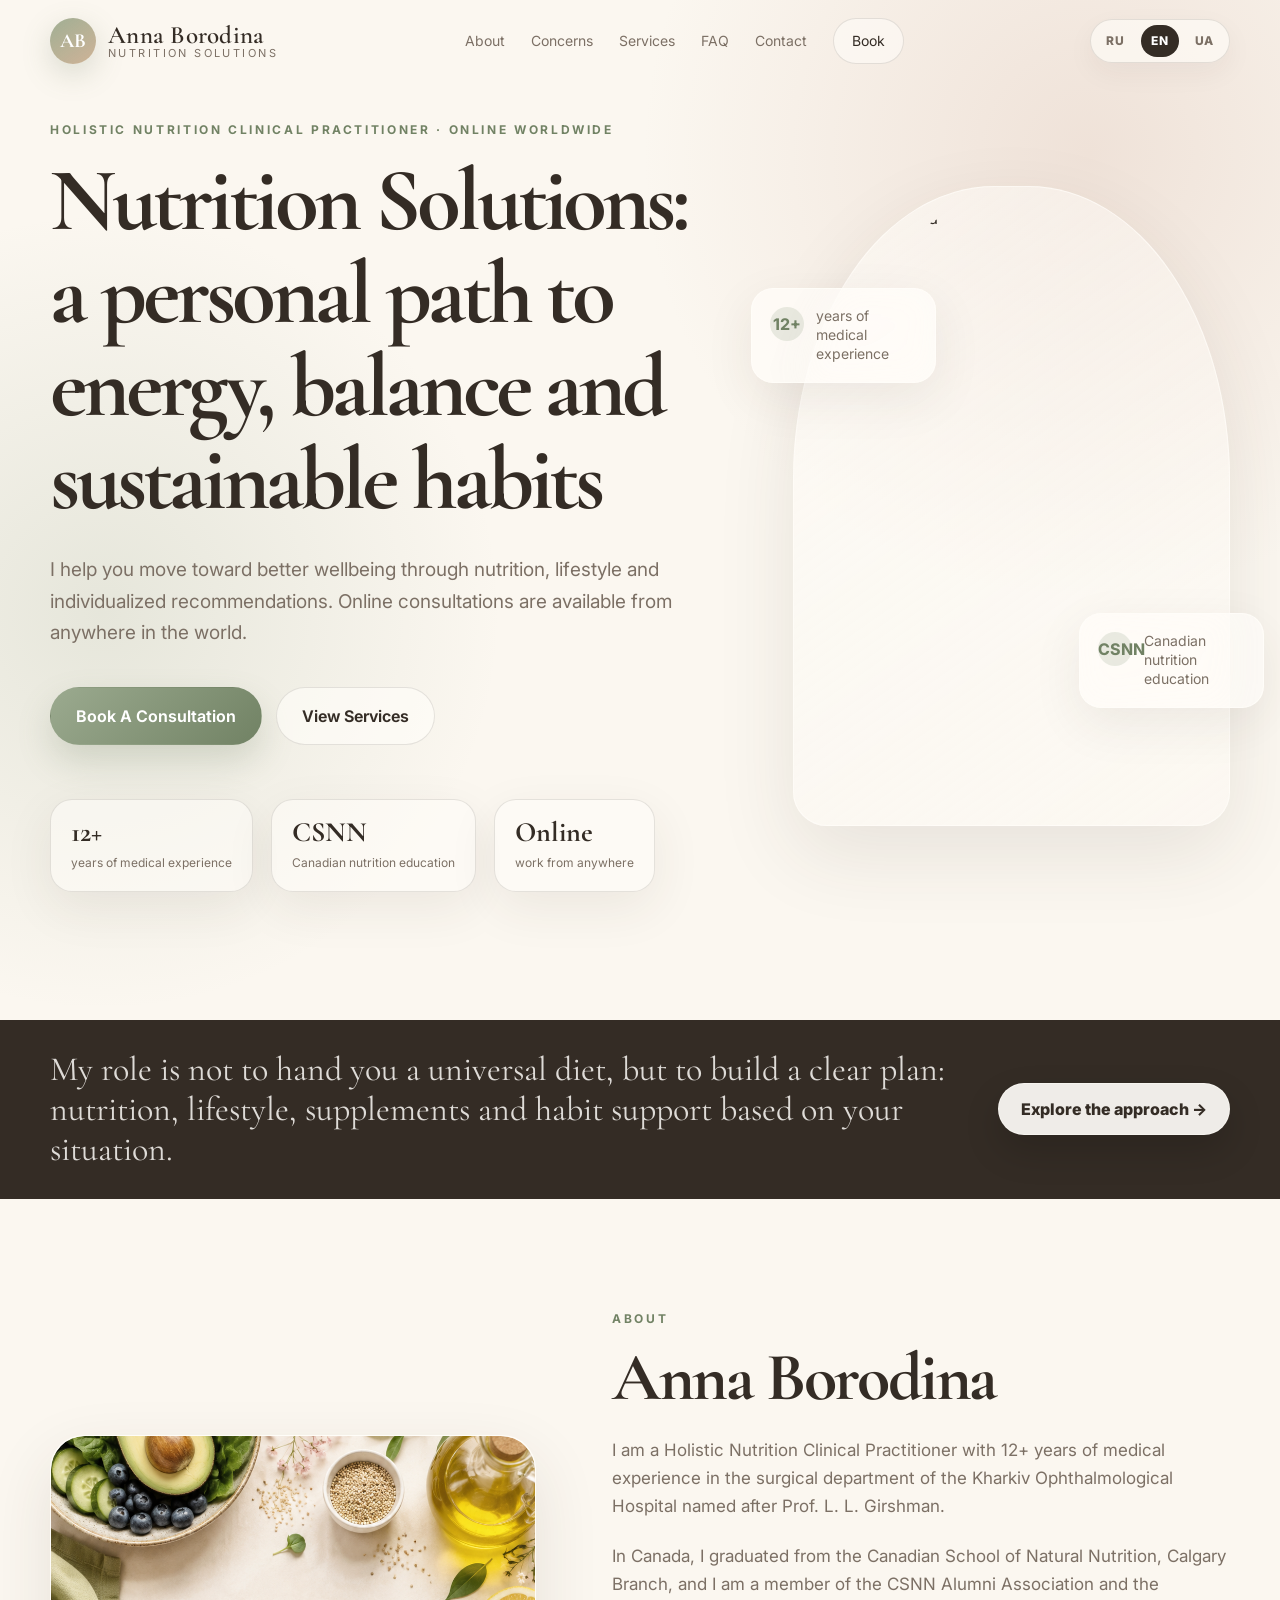
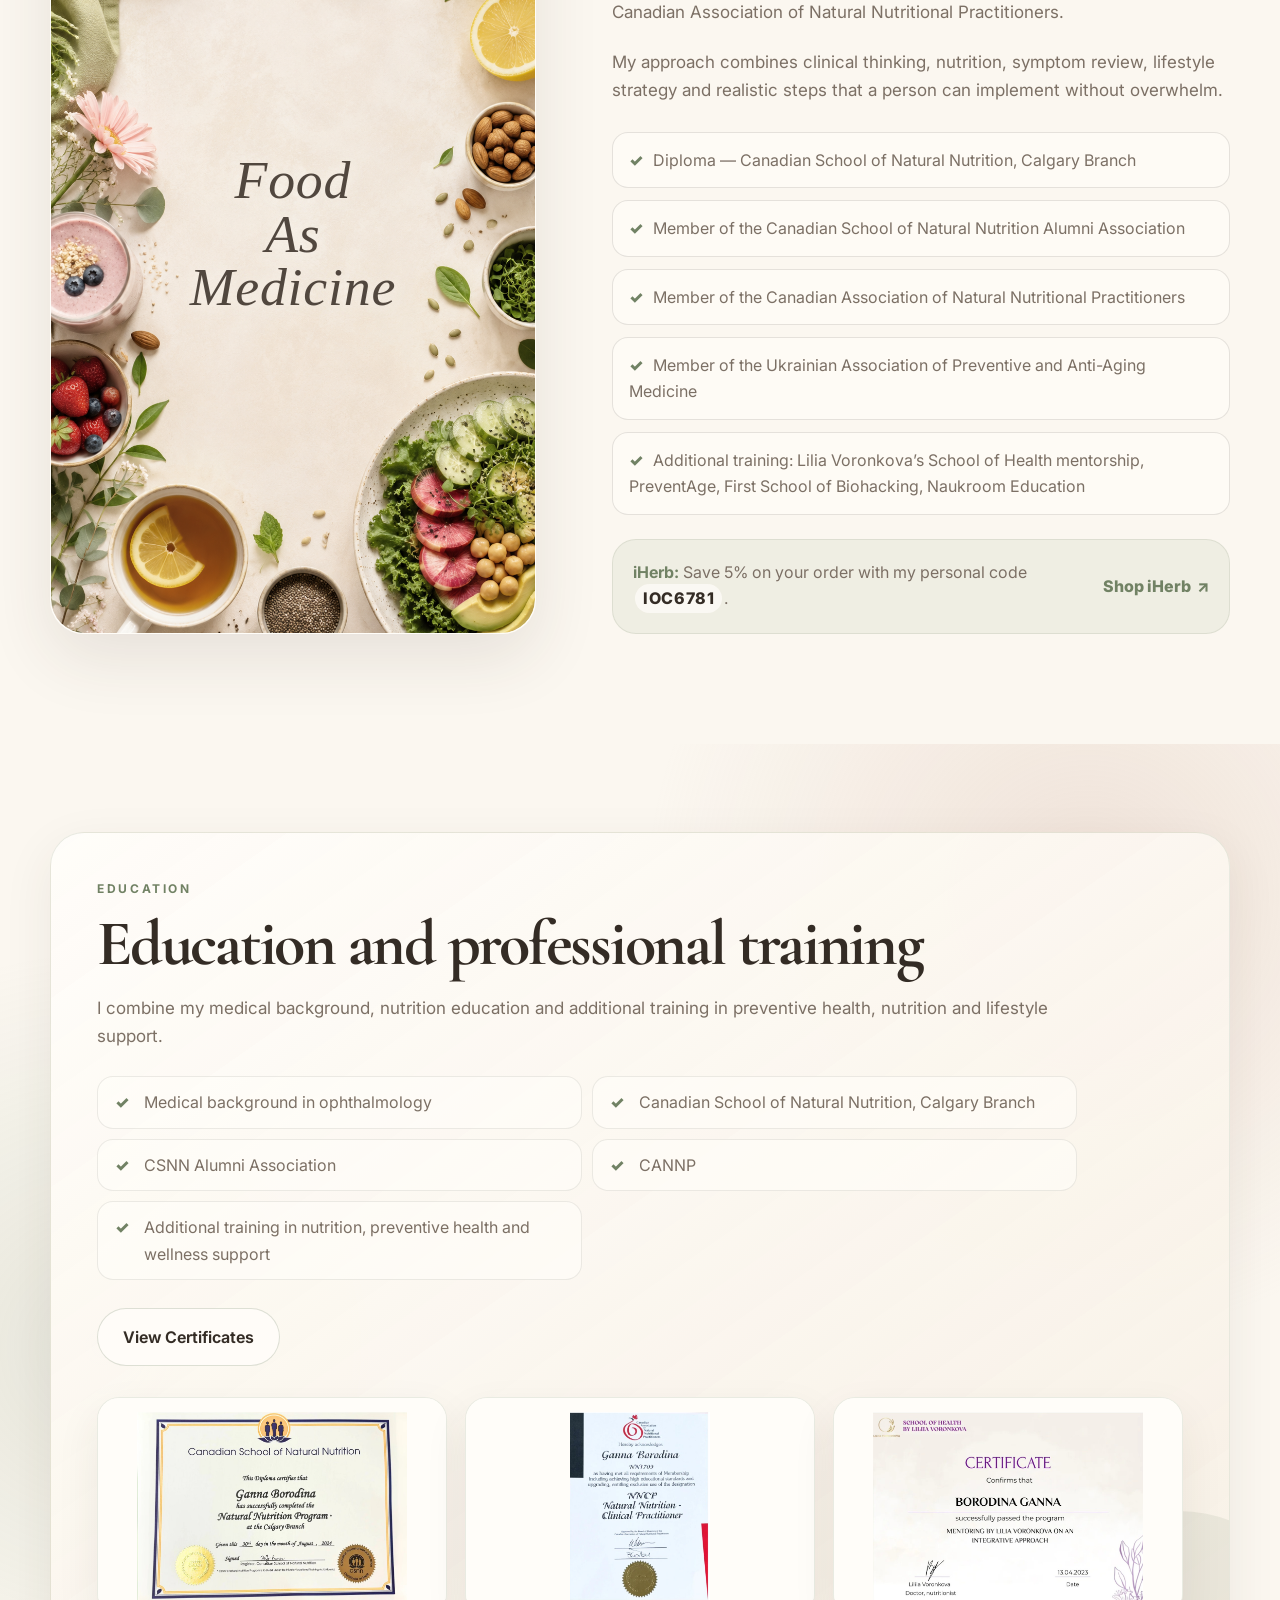
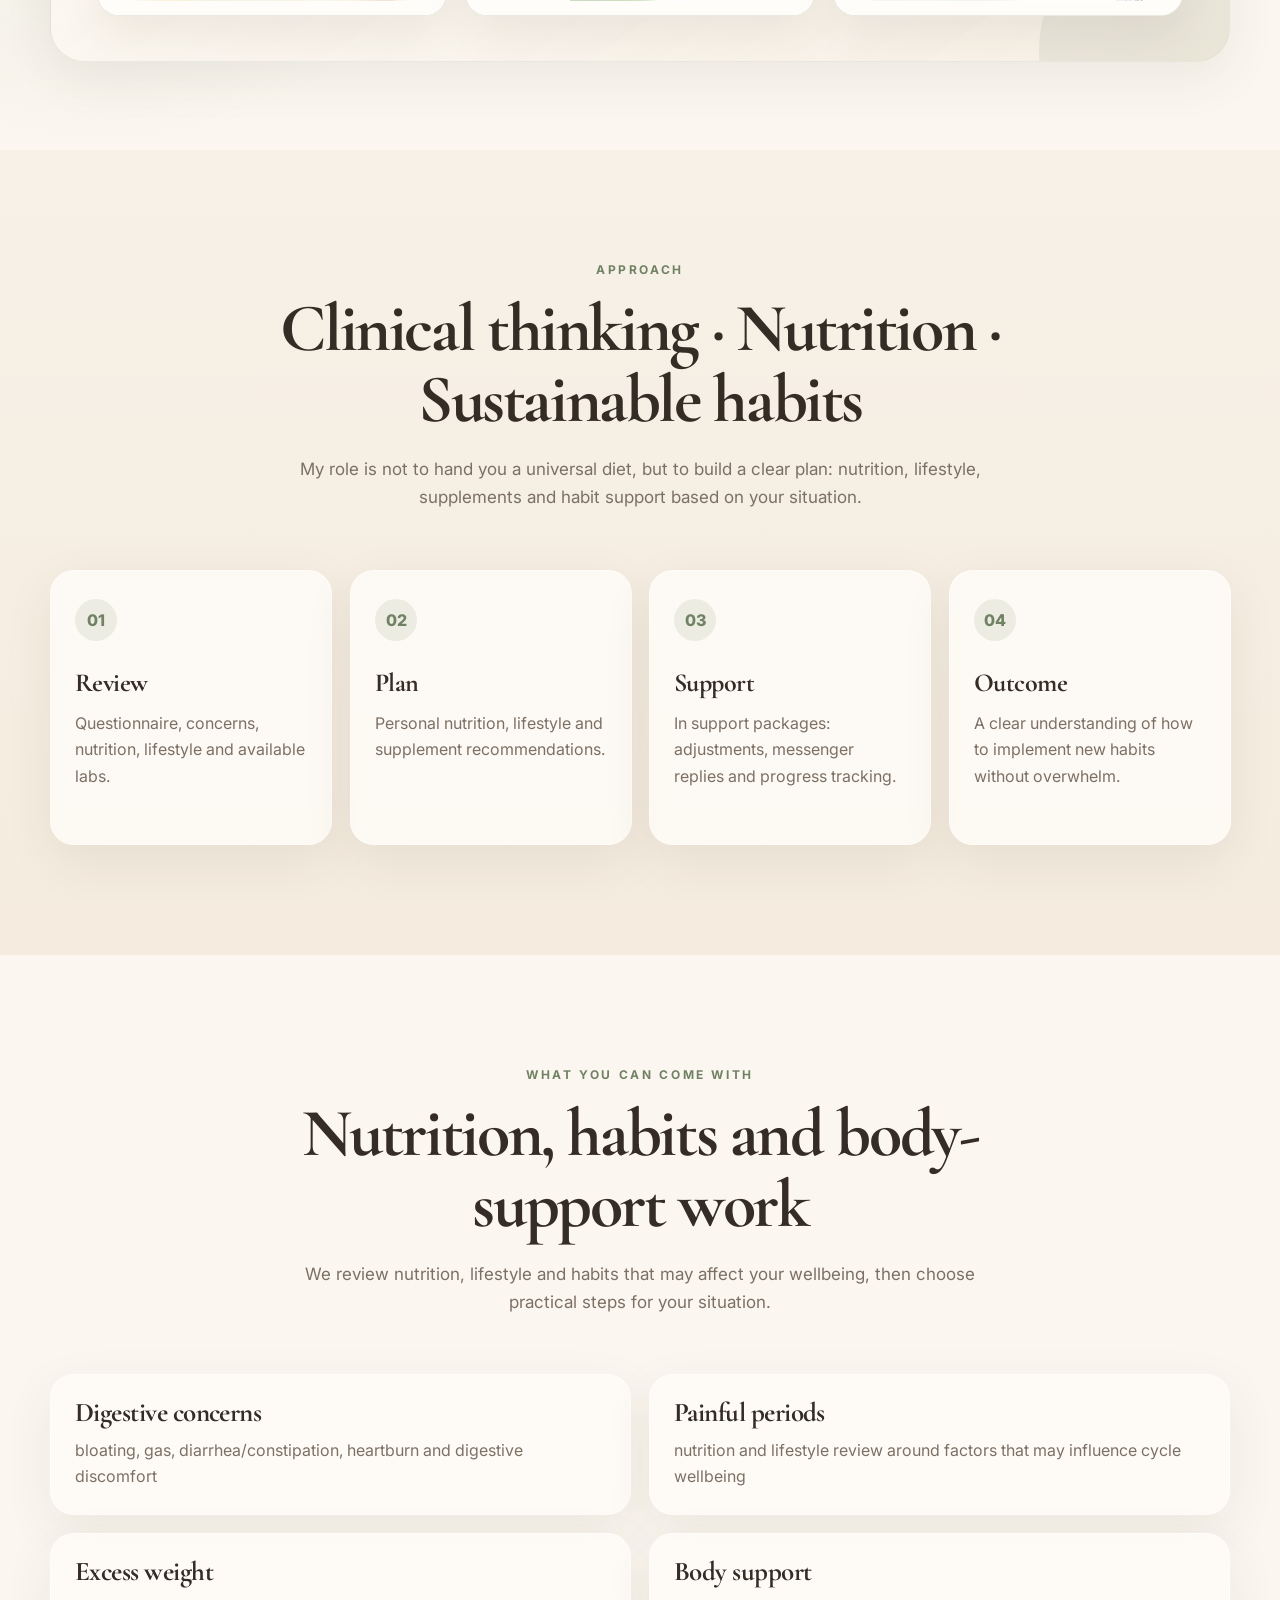
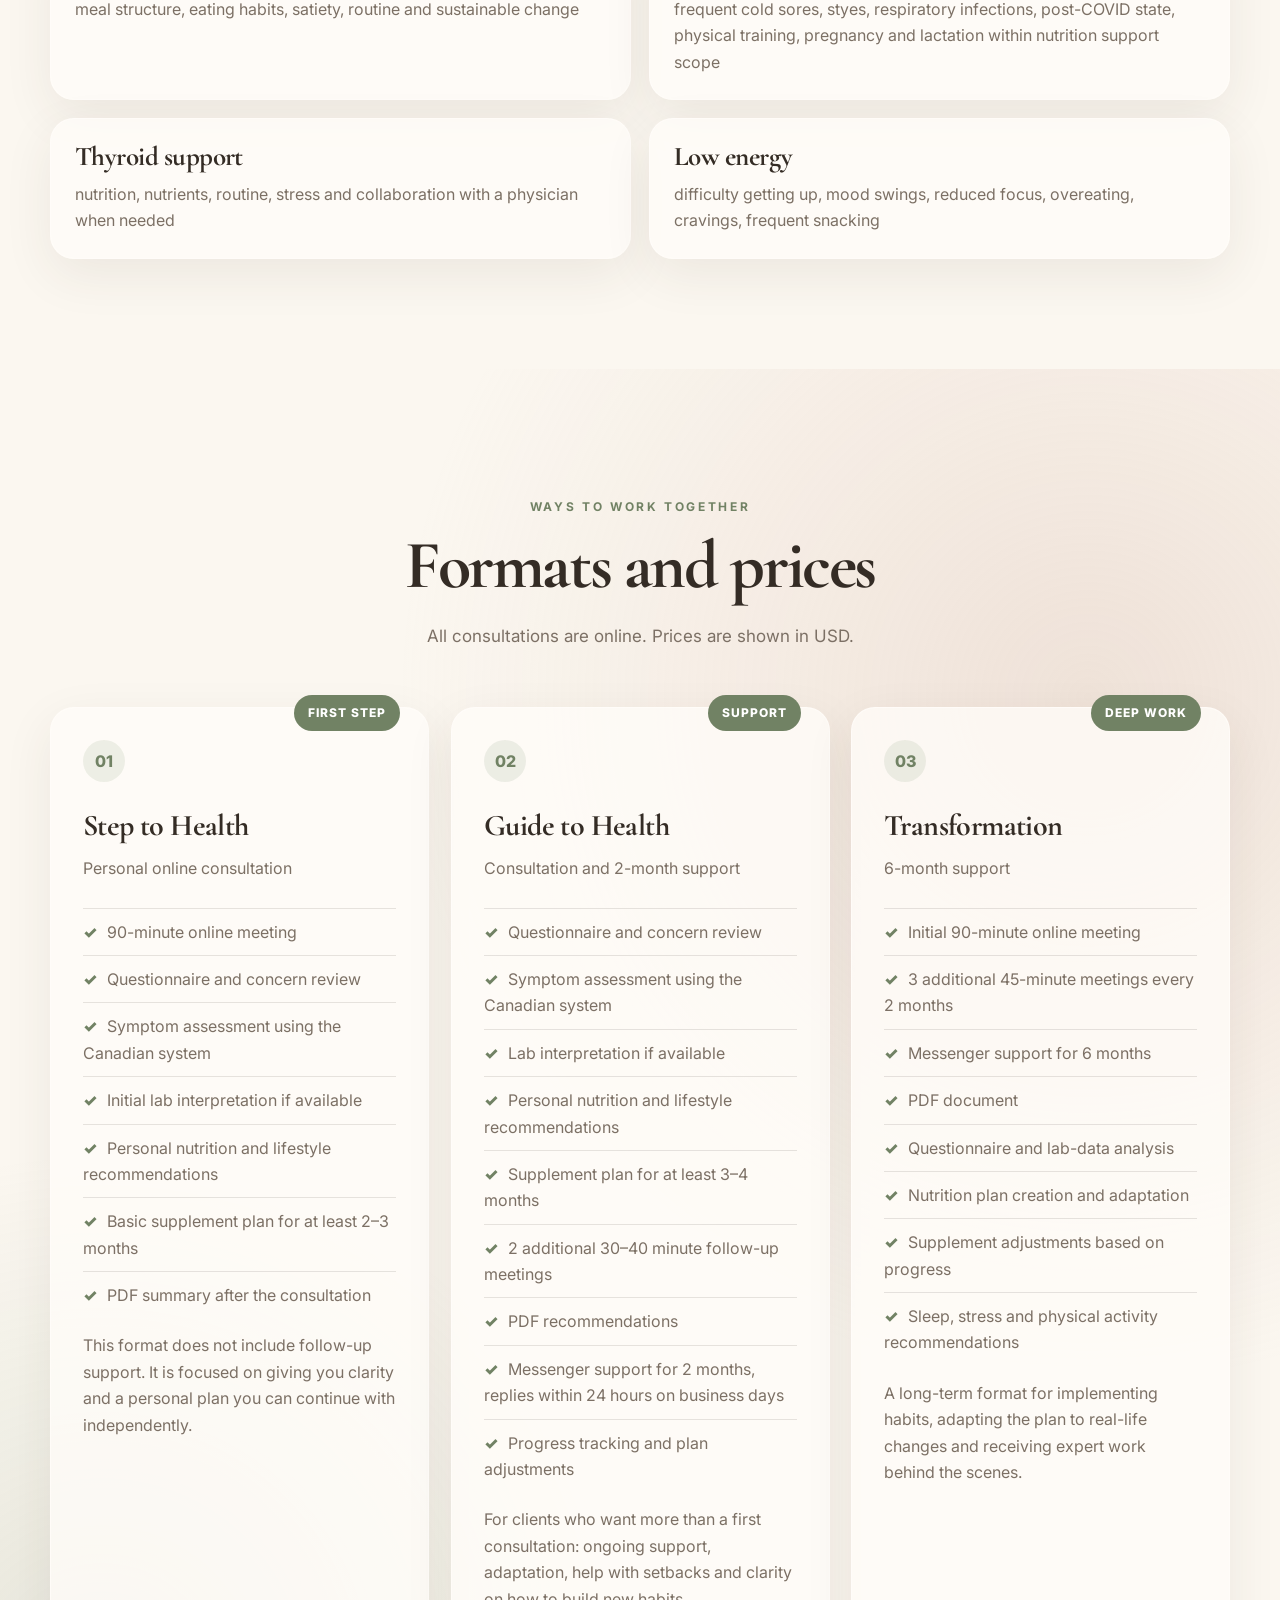
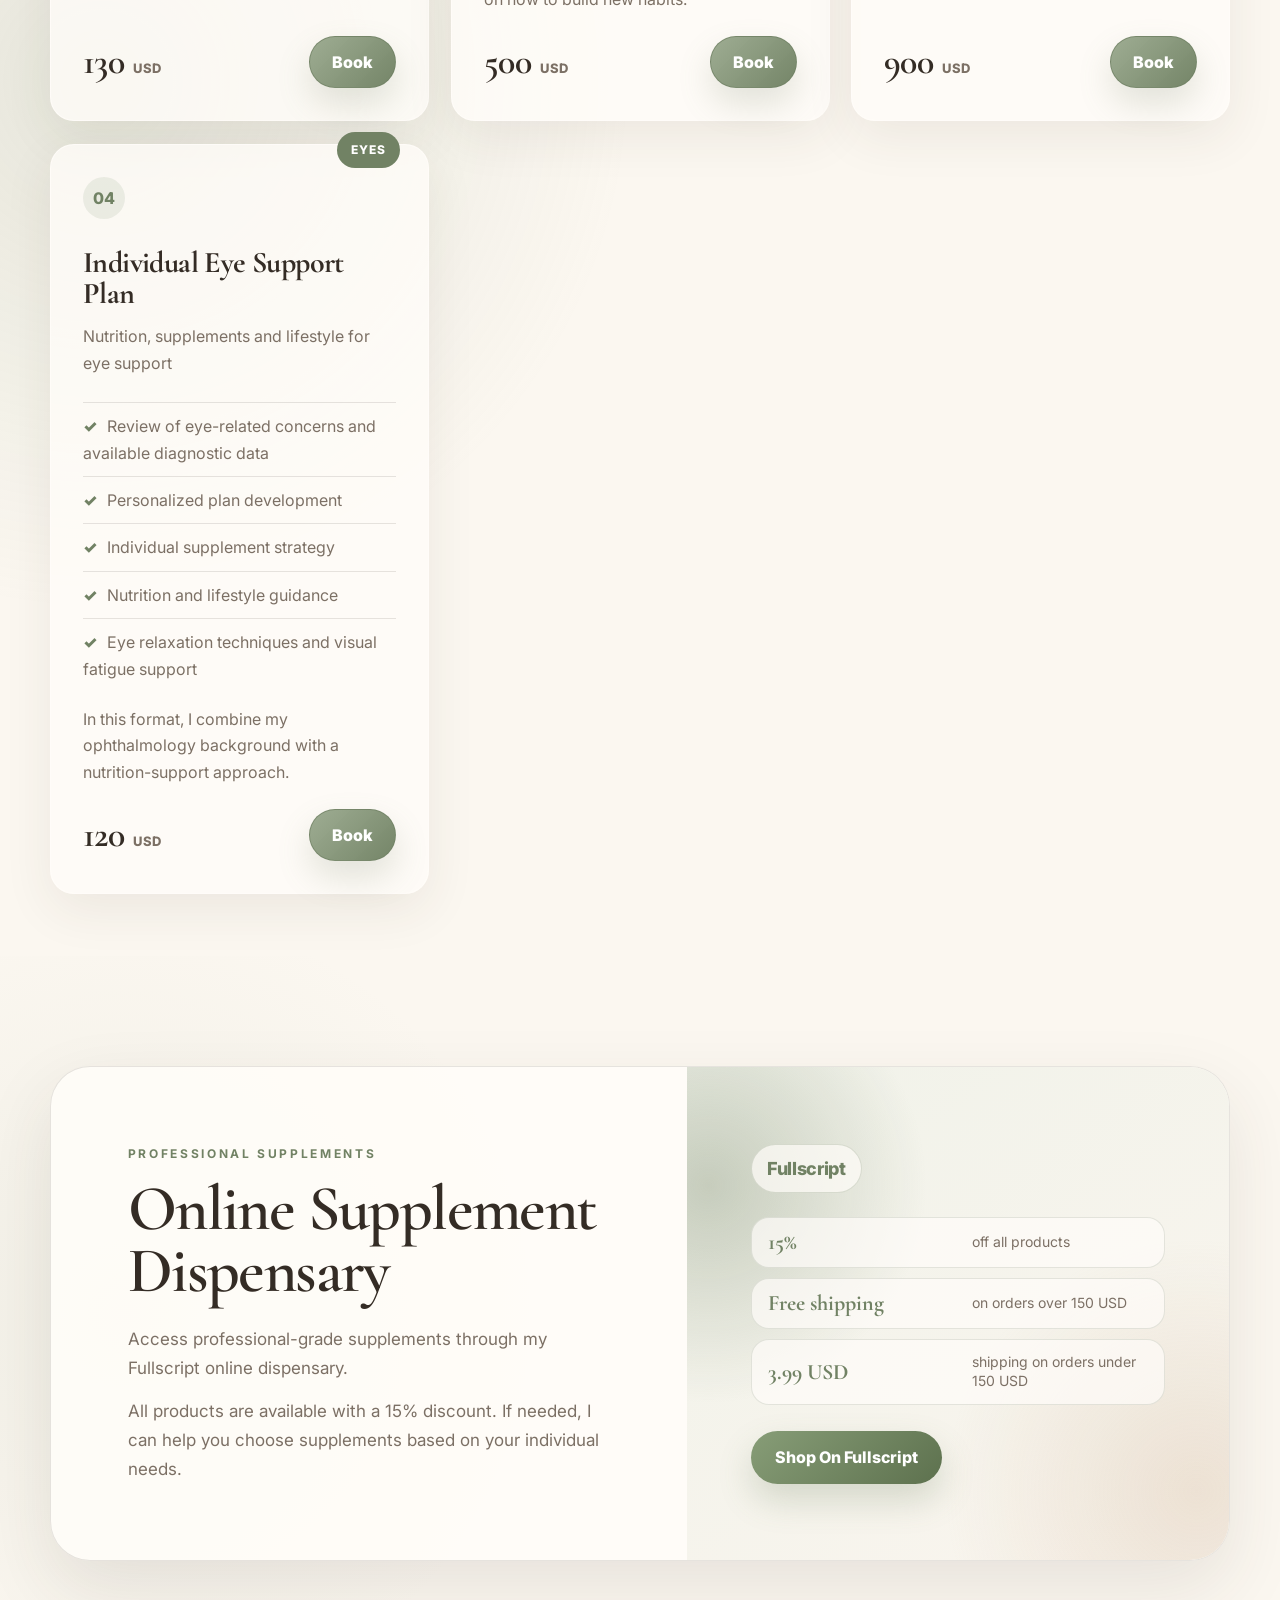
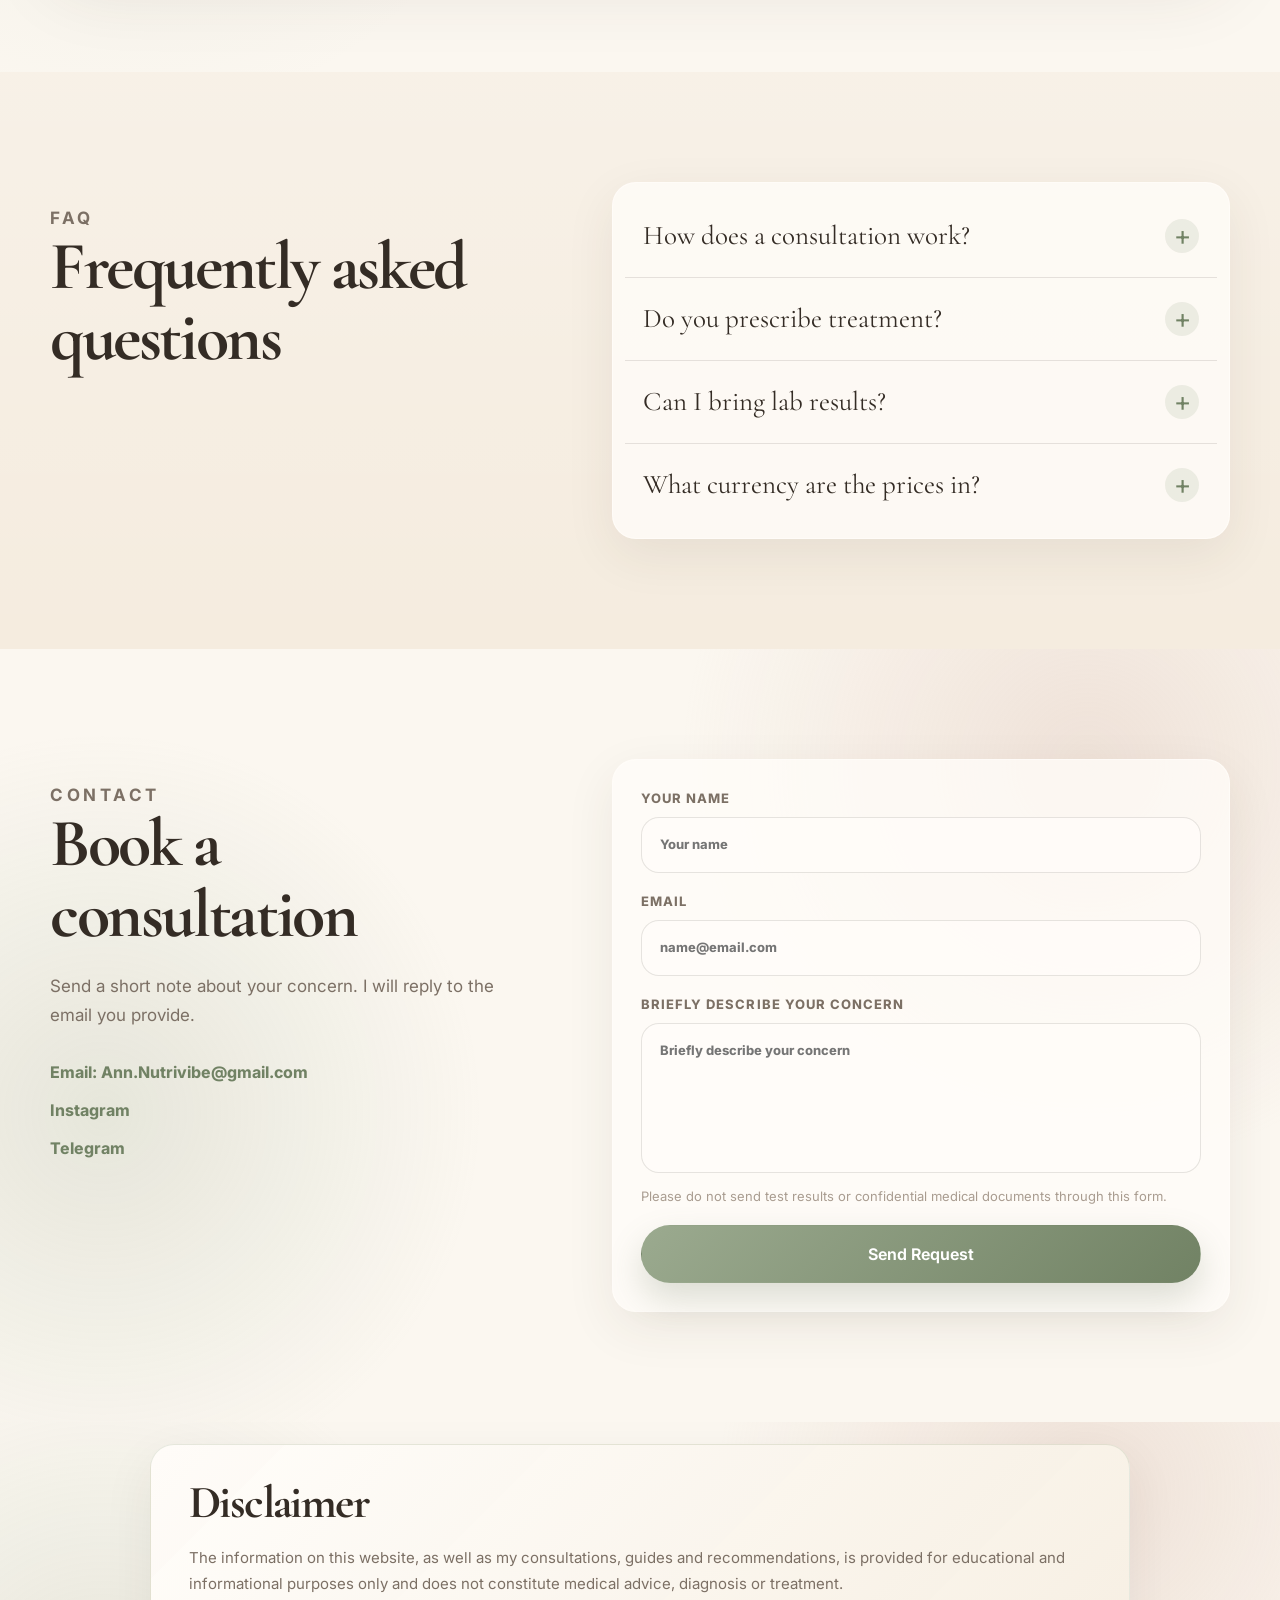
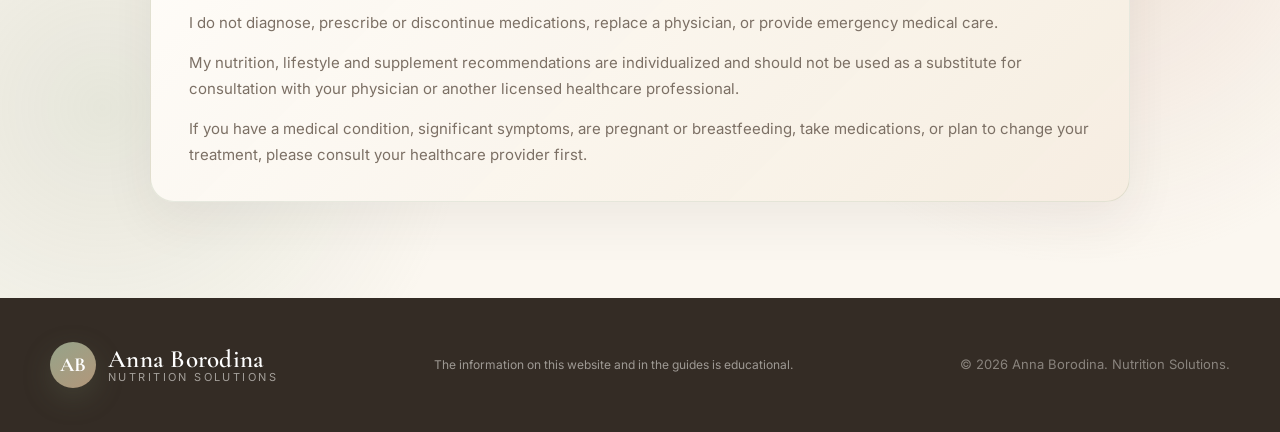
==== commit 7770779d: "Small localization changes Small localization changes" ====
--- a/index.html
+++ b/index.html
@@ -106,7 +106,7 @@
 <li>Additional training: Lilia Voronkova’s School of Health mentorship, PreventAge, First School of Biohacking, Naukroom Education</li>
 </ul>
 <a class="iherb-note" href="https://iherb.co/2GYS3Tjt?rcode=IOC6781&amp;utm_medium=appshare" rel="noopener" target="_blank">
-<span class="iherb-note-copy"><strong>iHerb:</strong> My personal iHerb code: <span class="iherb-code">IOC6781</span> — gives 5% off your order.</span>
+<span class="iherb-note-copy"><strong>iHerb:</strong> Save 5% on your order with my personal code <span class="iherb-code">IOC6781</span>.</span>
 <span class="iherb-note-action">Shop iHerb <span aria-hidden="true">↗</span></span>
 </a>
 <div class="signature-row" hidden>
@@ -306,7 +306,7 @@
 <p class="eyebrow">Professional supplements</p>
 <h2>Online Supplement Dispensary</h2>
 <p>Access professional-grade supplements through my Fullscript online dispensary.</p>
-<p>All products are available with a 15% discount. Recommendations are selected carefully and independently.</p>
+<p>All products are available with a 15% discount. If needed, I can help you choose supplements based on your individual needs.</p>
 </div>
 <div class="fullscript-panel">
 <strong class="fullscript-brand">Fullscript</strong>
@@ -315,7 +315,7 @@
 <p><strong>Free shipping</strong><span>on orders over 150 USD</span></p>
 <p><strong>3.99 USD</strong><span>shipping on orders under 150 USD</span></p>
 </div>
-<a class="fullscript-button" href="https://ca.fullscript.com/welcome/annutri" rel="noopener" target="_blank">Visit my store</a>
+<a class="fullscript-button" href="https://ca.fullscript.com/welcome/annutri" rel="noopener" target="_blank">Shop on Fullscript</a>
 </div>
 </div>
 </div>
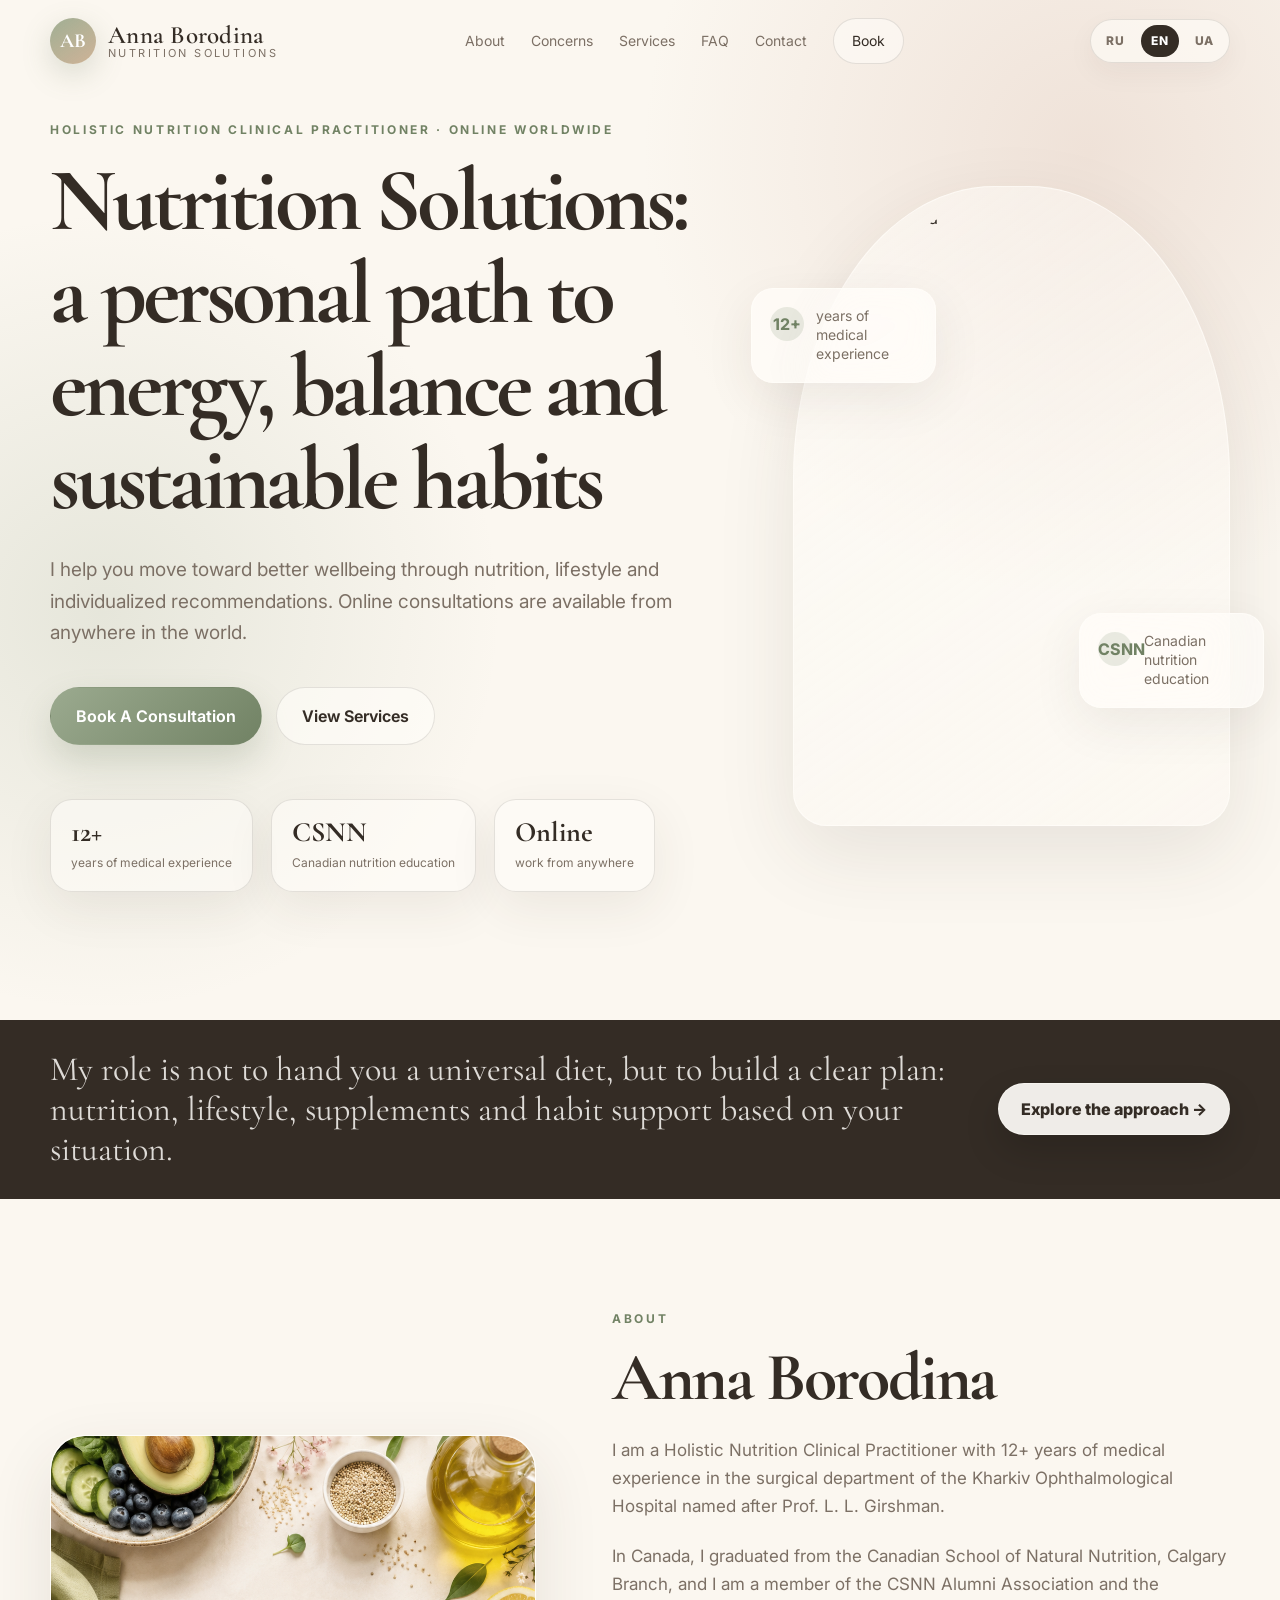
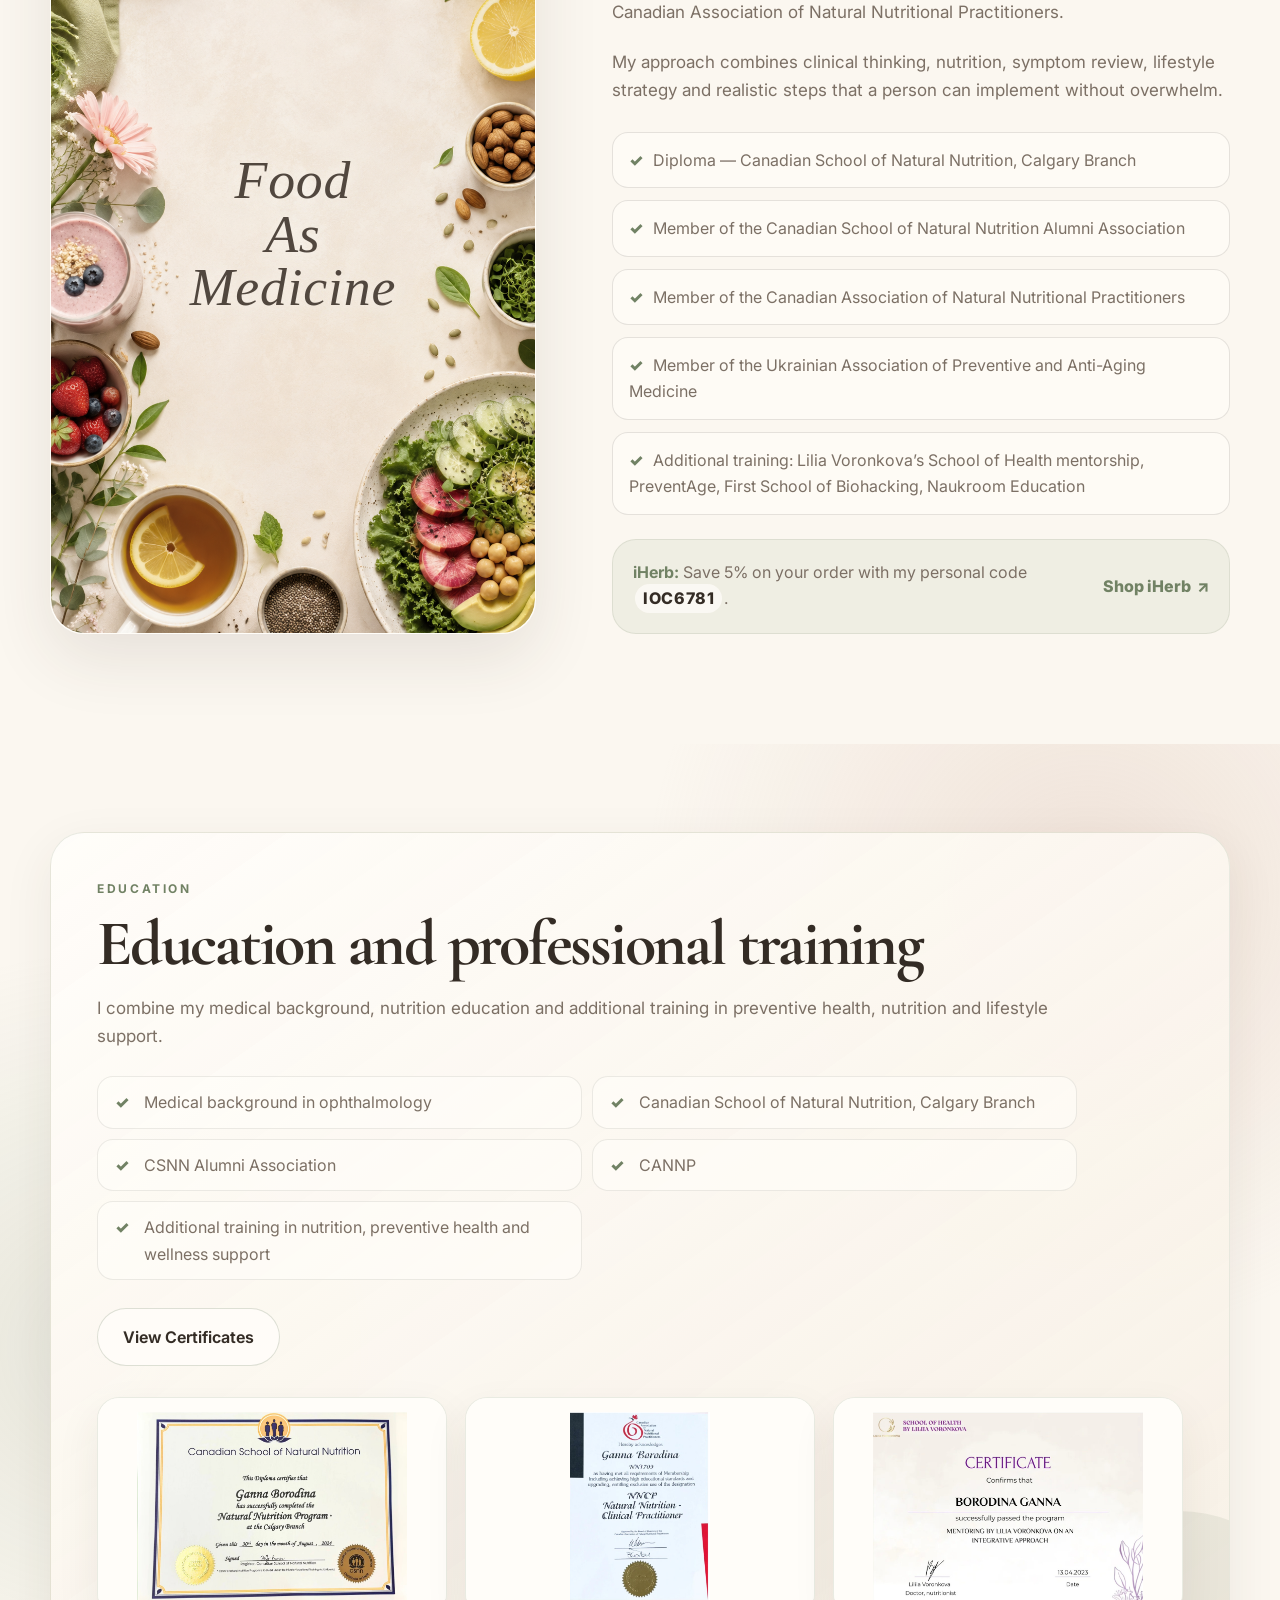
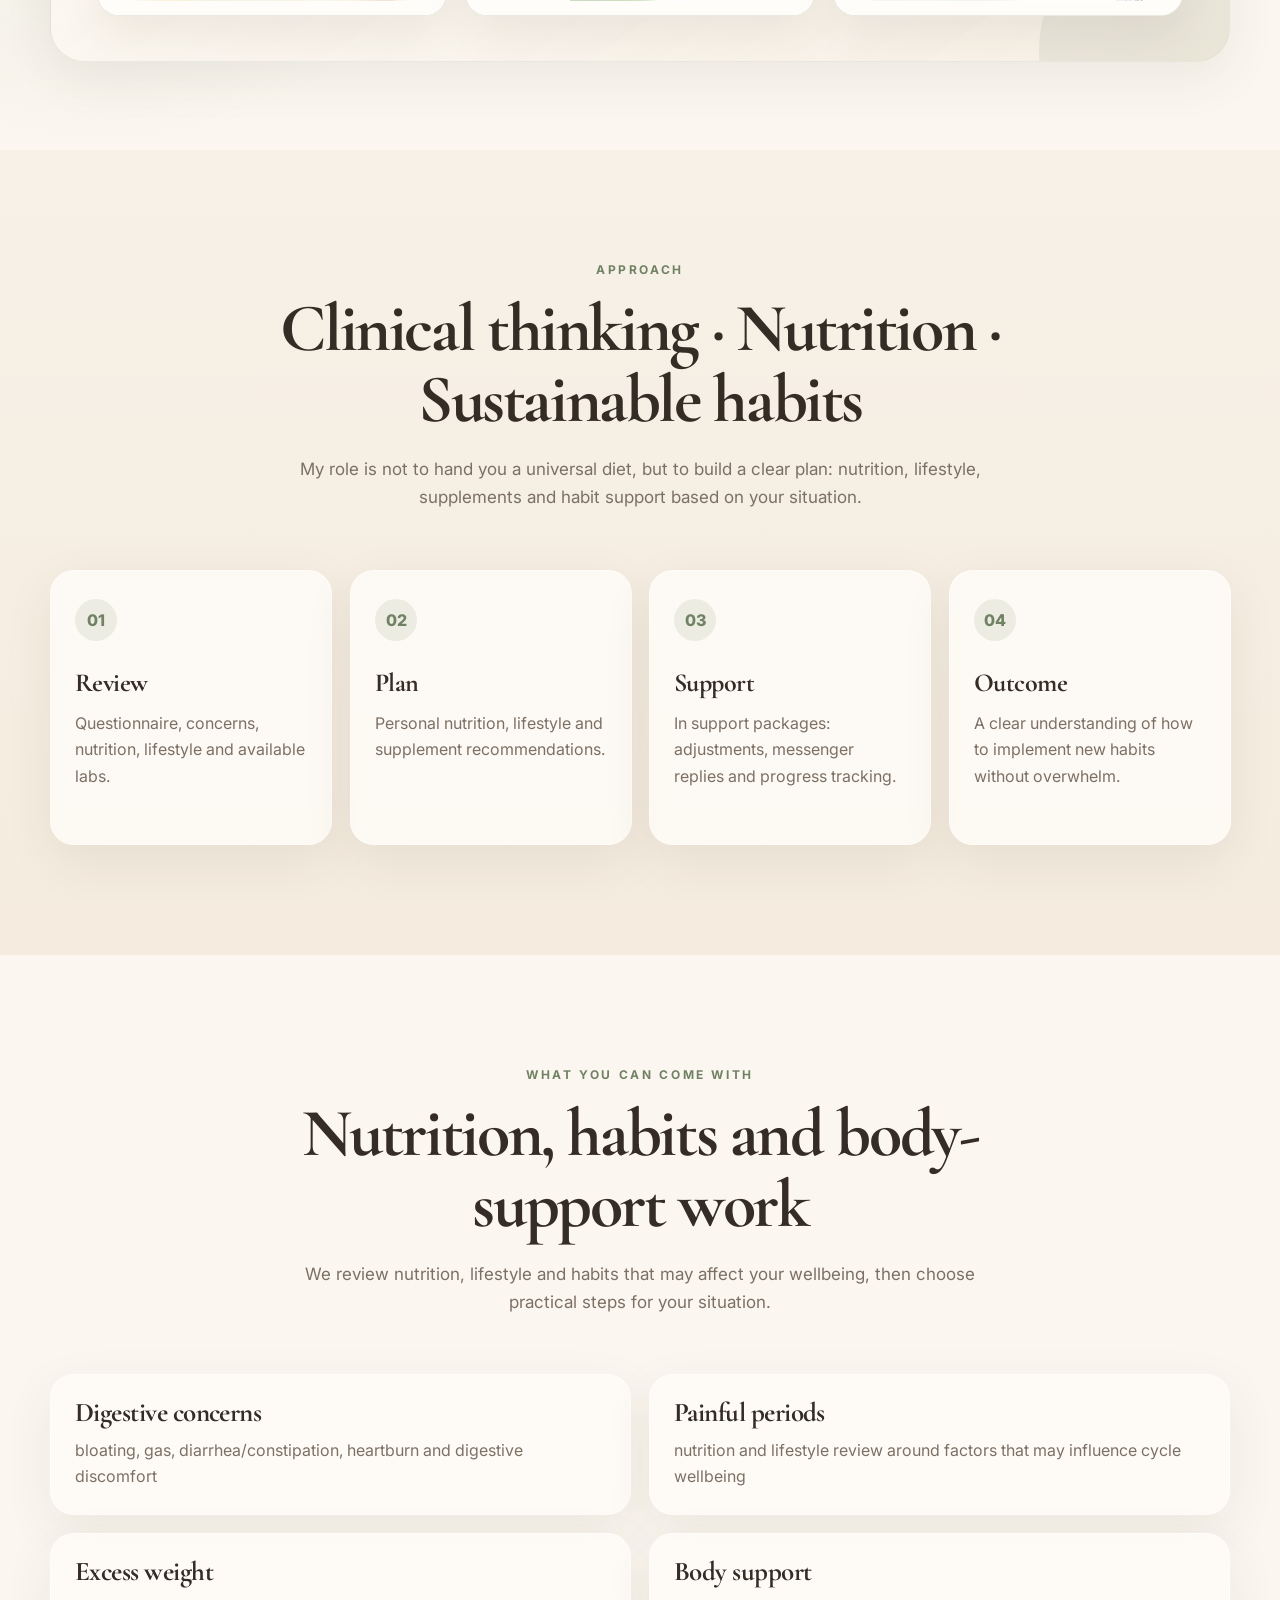
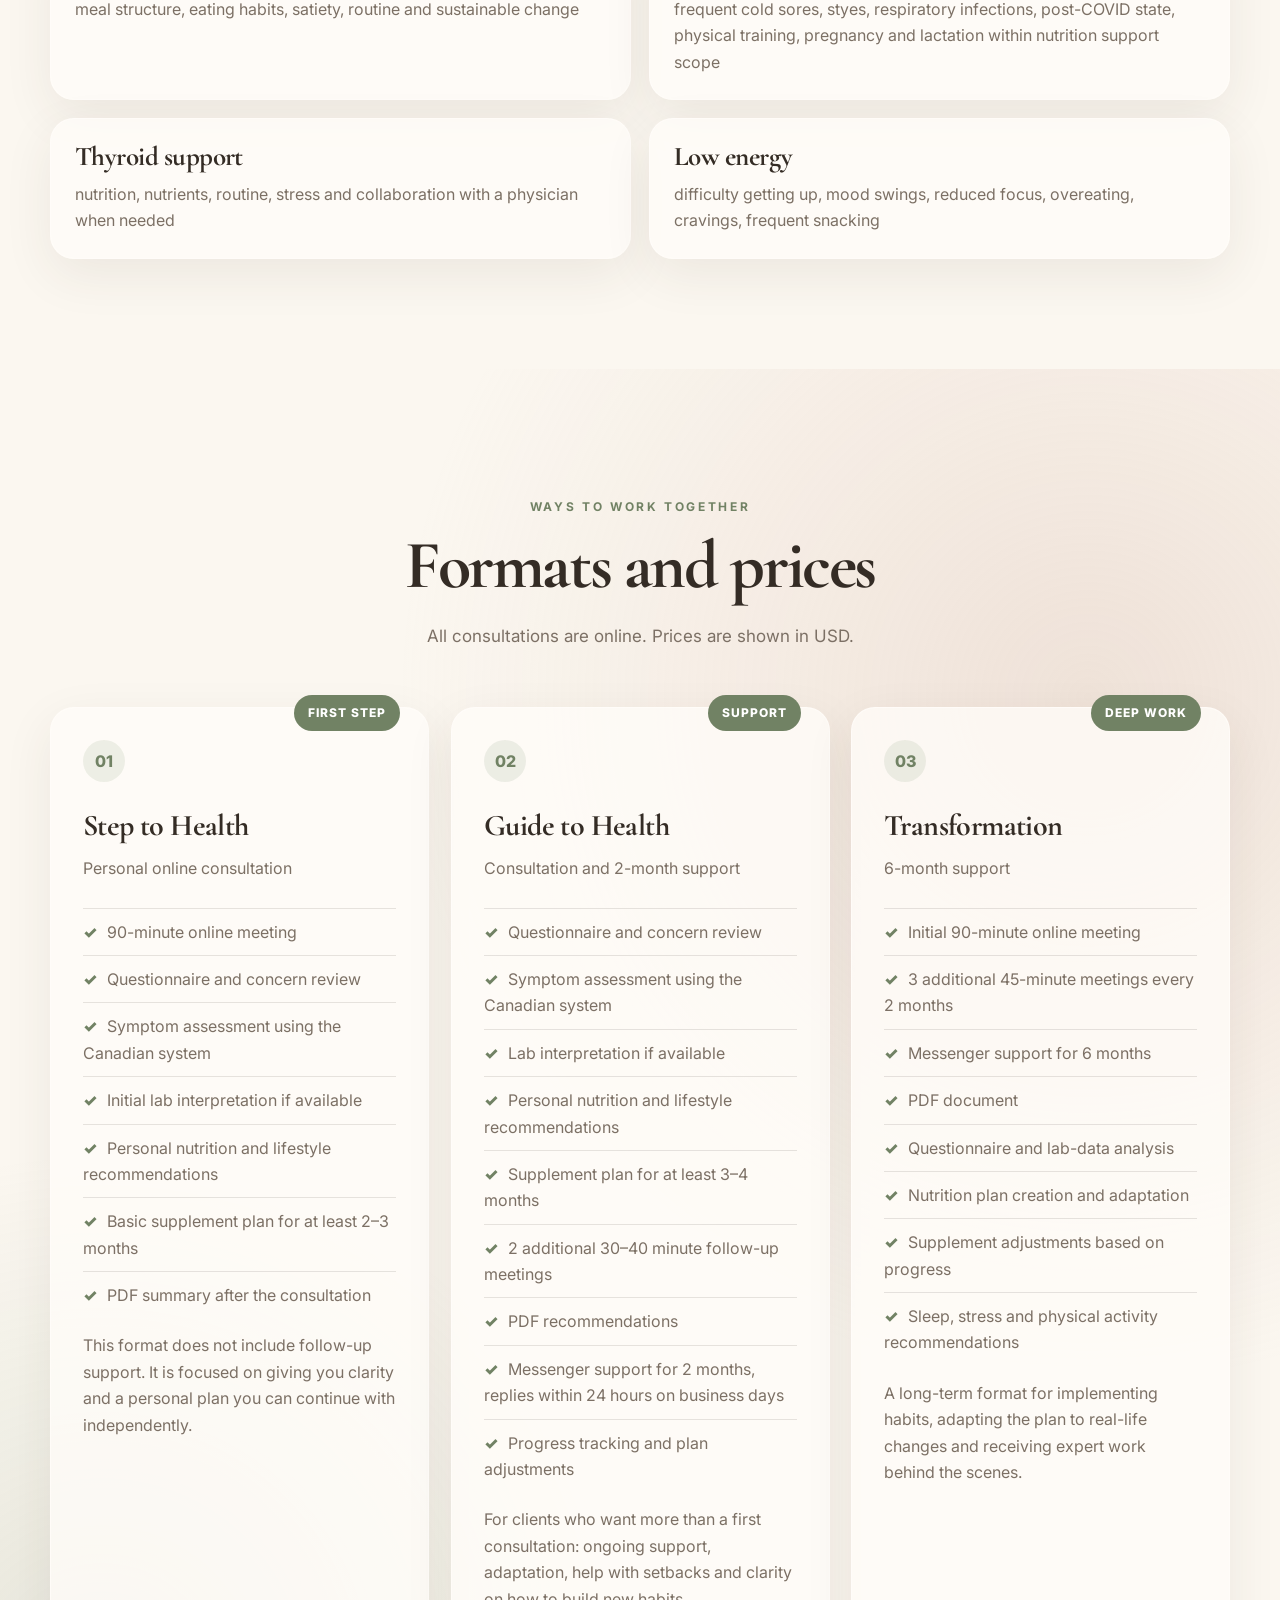
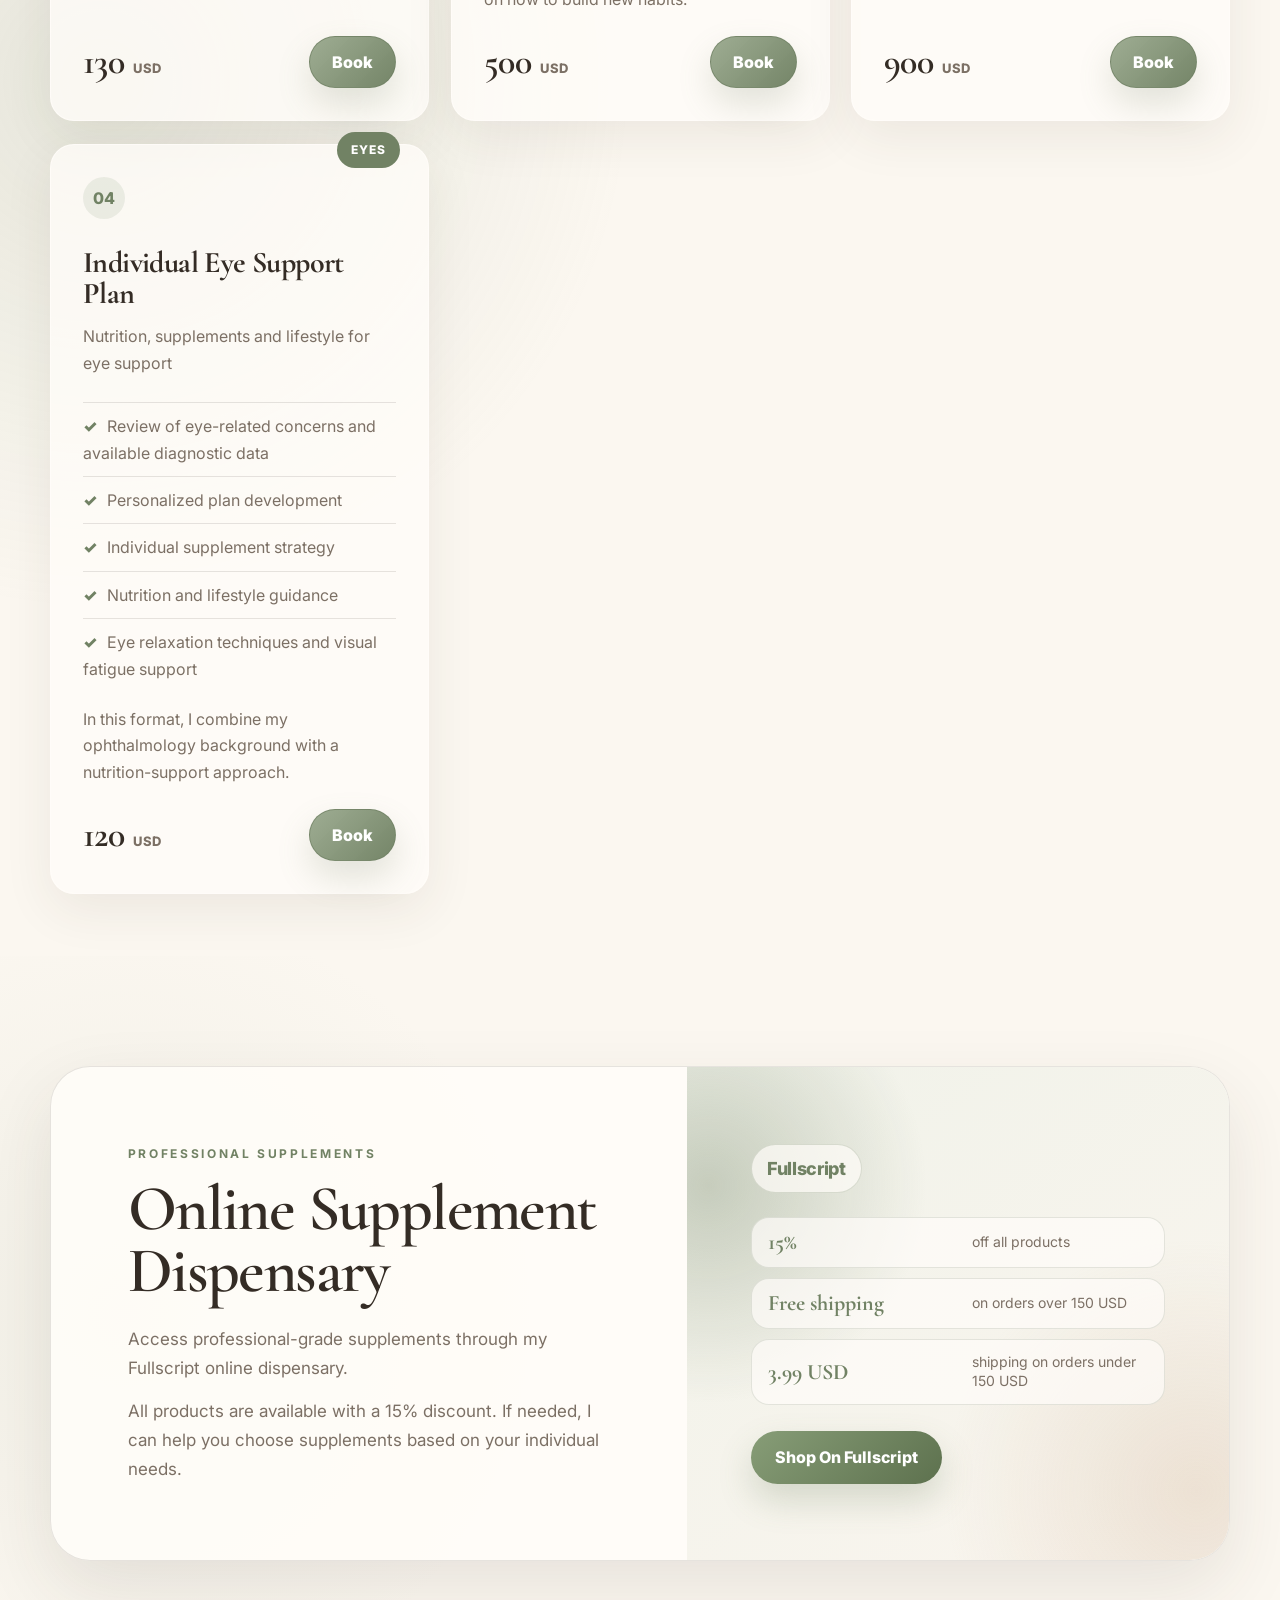
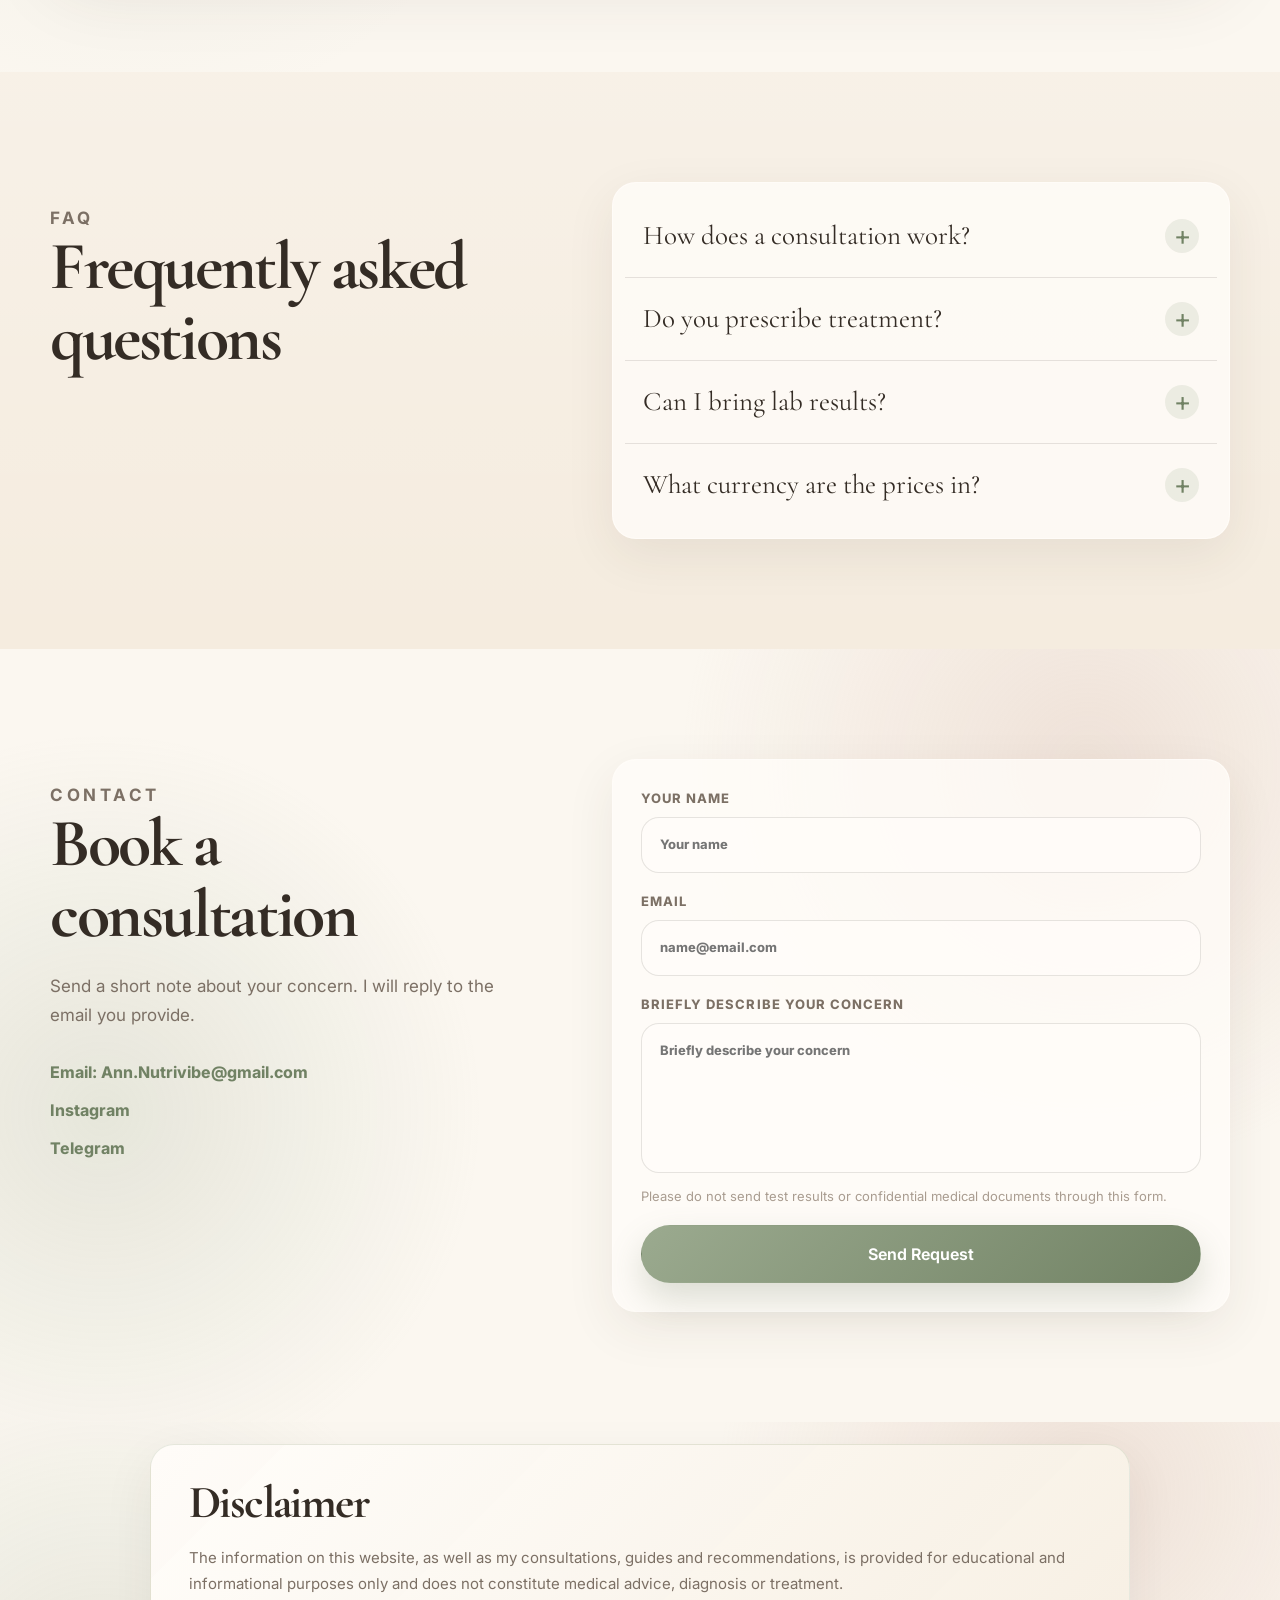
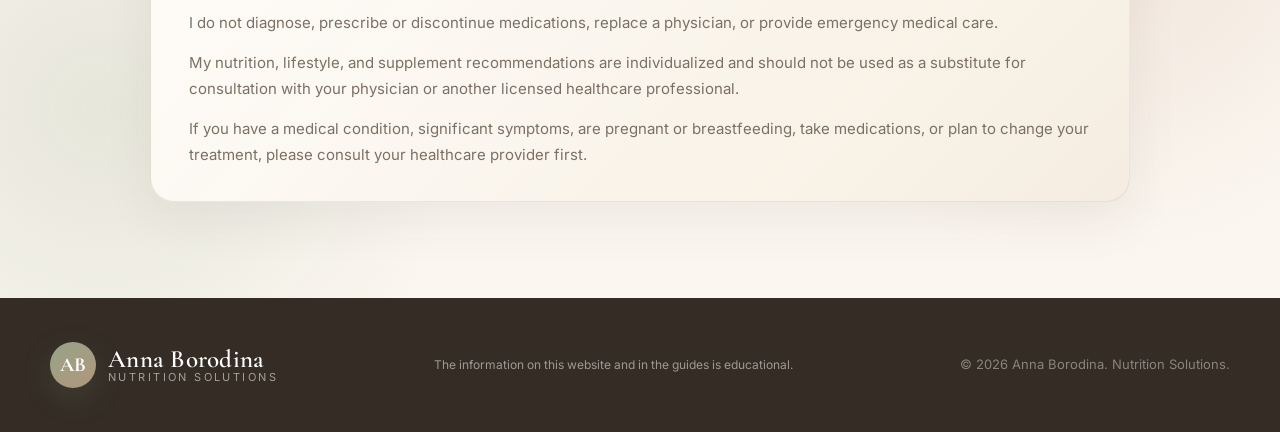
==== commit a2eff987: "Added Small Fixes to Text Added Small Fixes to Text" ====
--- a/index.html
+++ b/index.html
@@ -463,7 +463,7 @@
 <div class="disclaimer-copy">
 <p>The information on this website, as well as my consultations, guides and recommendations, is provided for educational and informational purposes only and does not constitute medical advice, diagnosis or treatment.</p>
 <p>I do not diagnose, prescribe or discontinue medications, replace a physician, or provide emergency medical care.</p>
-<p>My nutrition, lifestyle and supplement recommendations are individualized and should not be used as a substitute for consultation with your physician or another licensed healthcare professional.</p>
+<p>My nutrition, lifestyle, and supplement recommendations are individualized and should not be used as a substitute for consultation with your physician or another licensed healthcare professional.</p>
 <p>If you have a medical condition, significant symptoms, are pregnant or breastfeeding, take medications, or plan to change your treatment, please consult your healthcare provider first.</p>
 </div>
 </article>
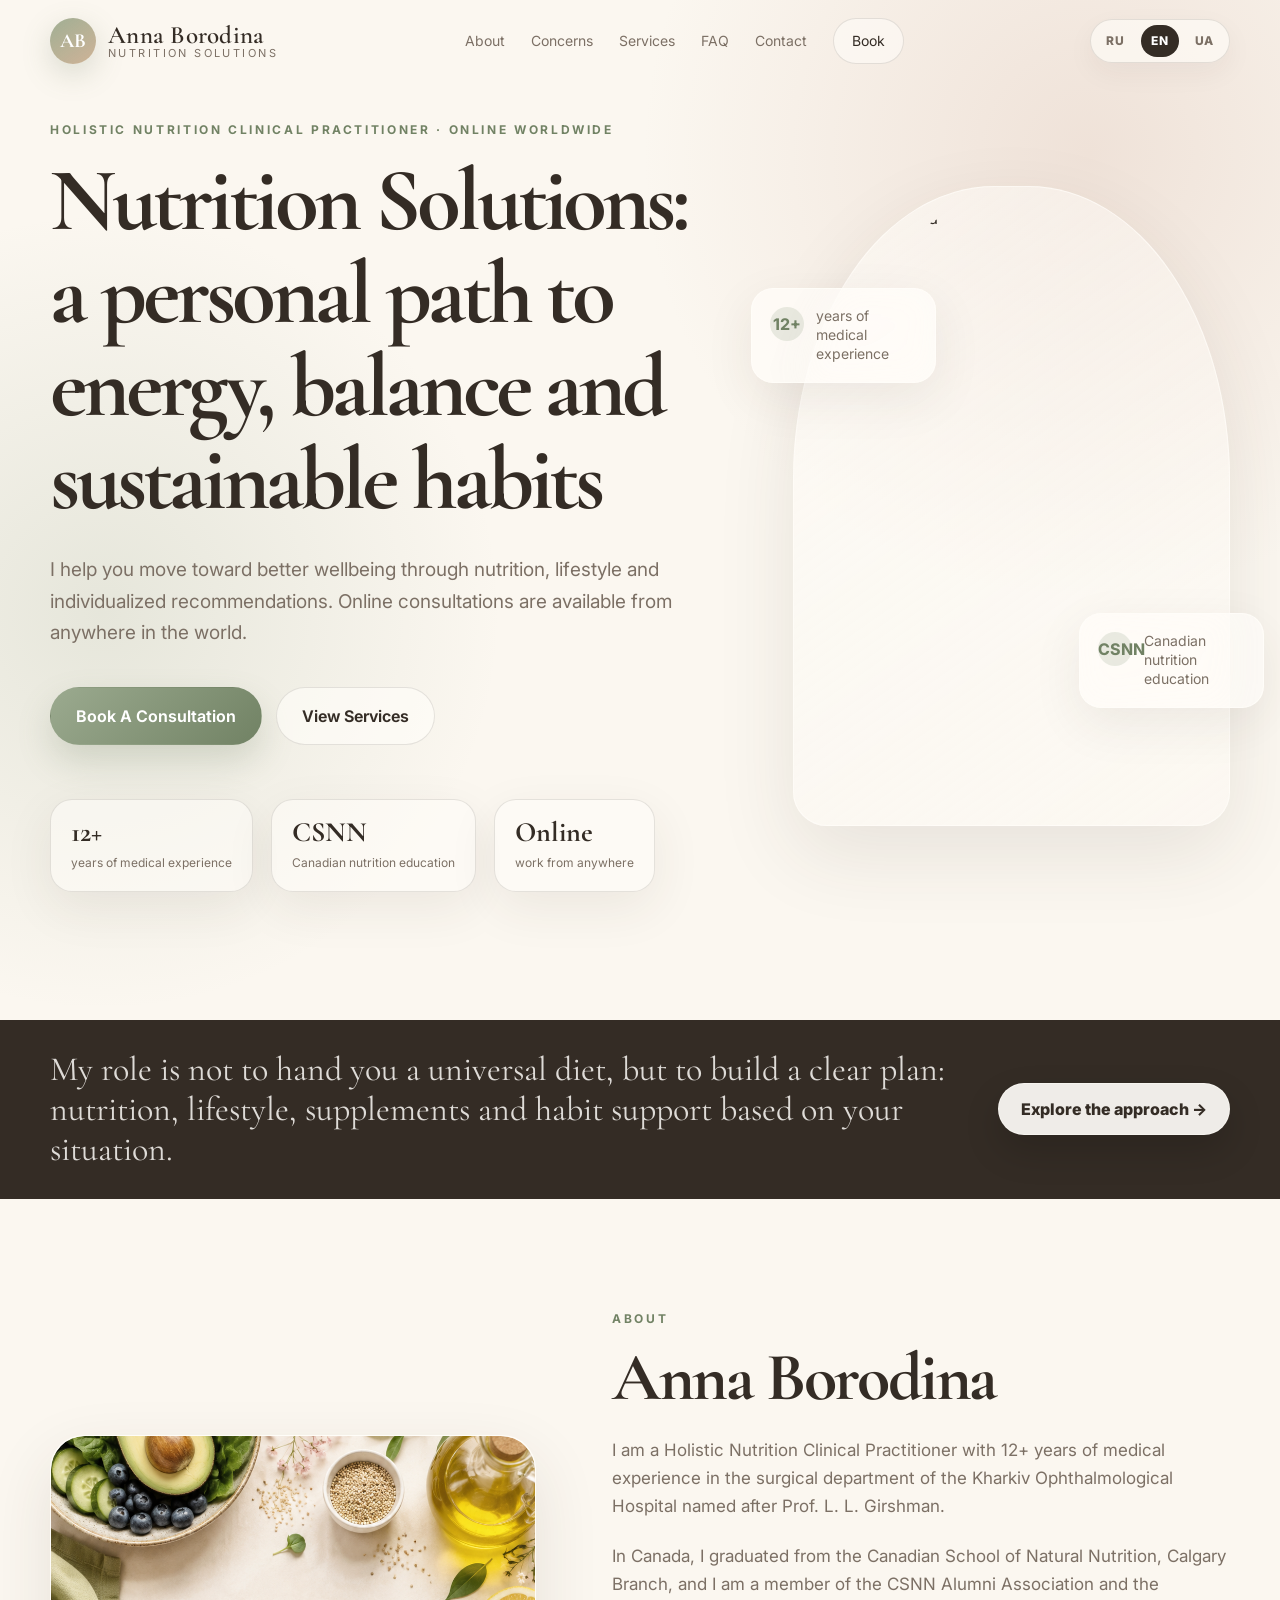
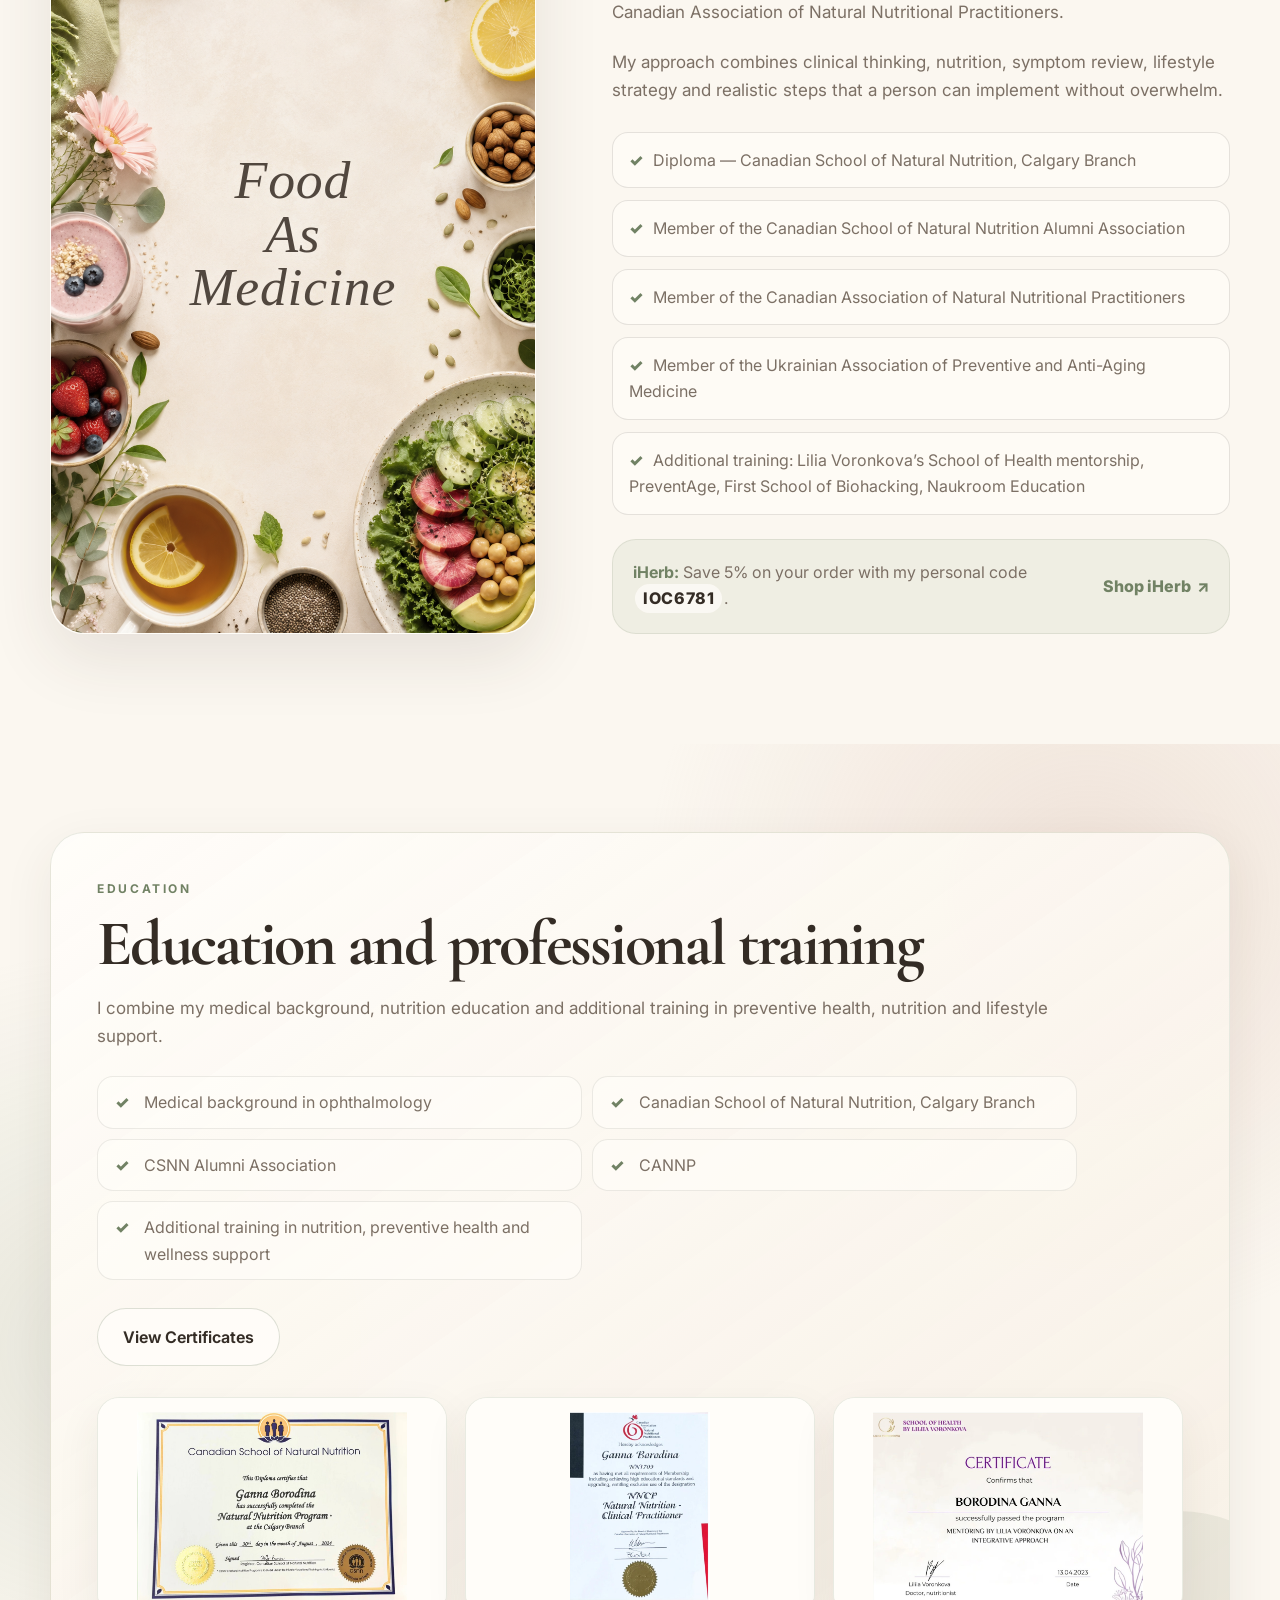
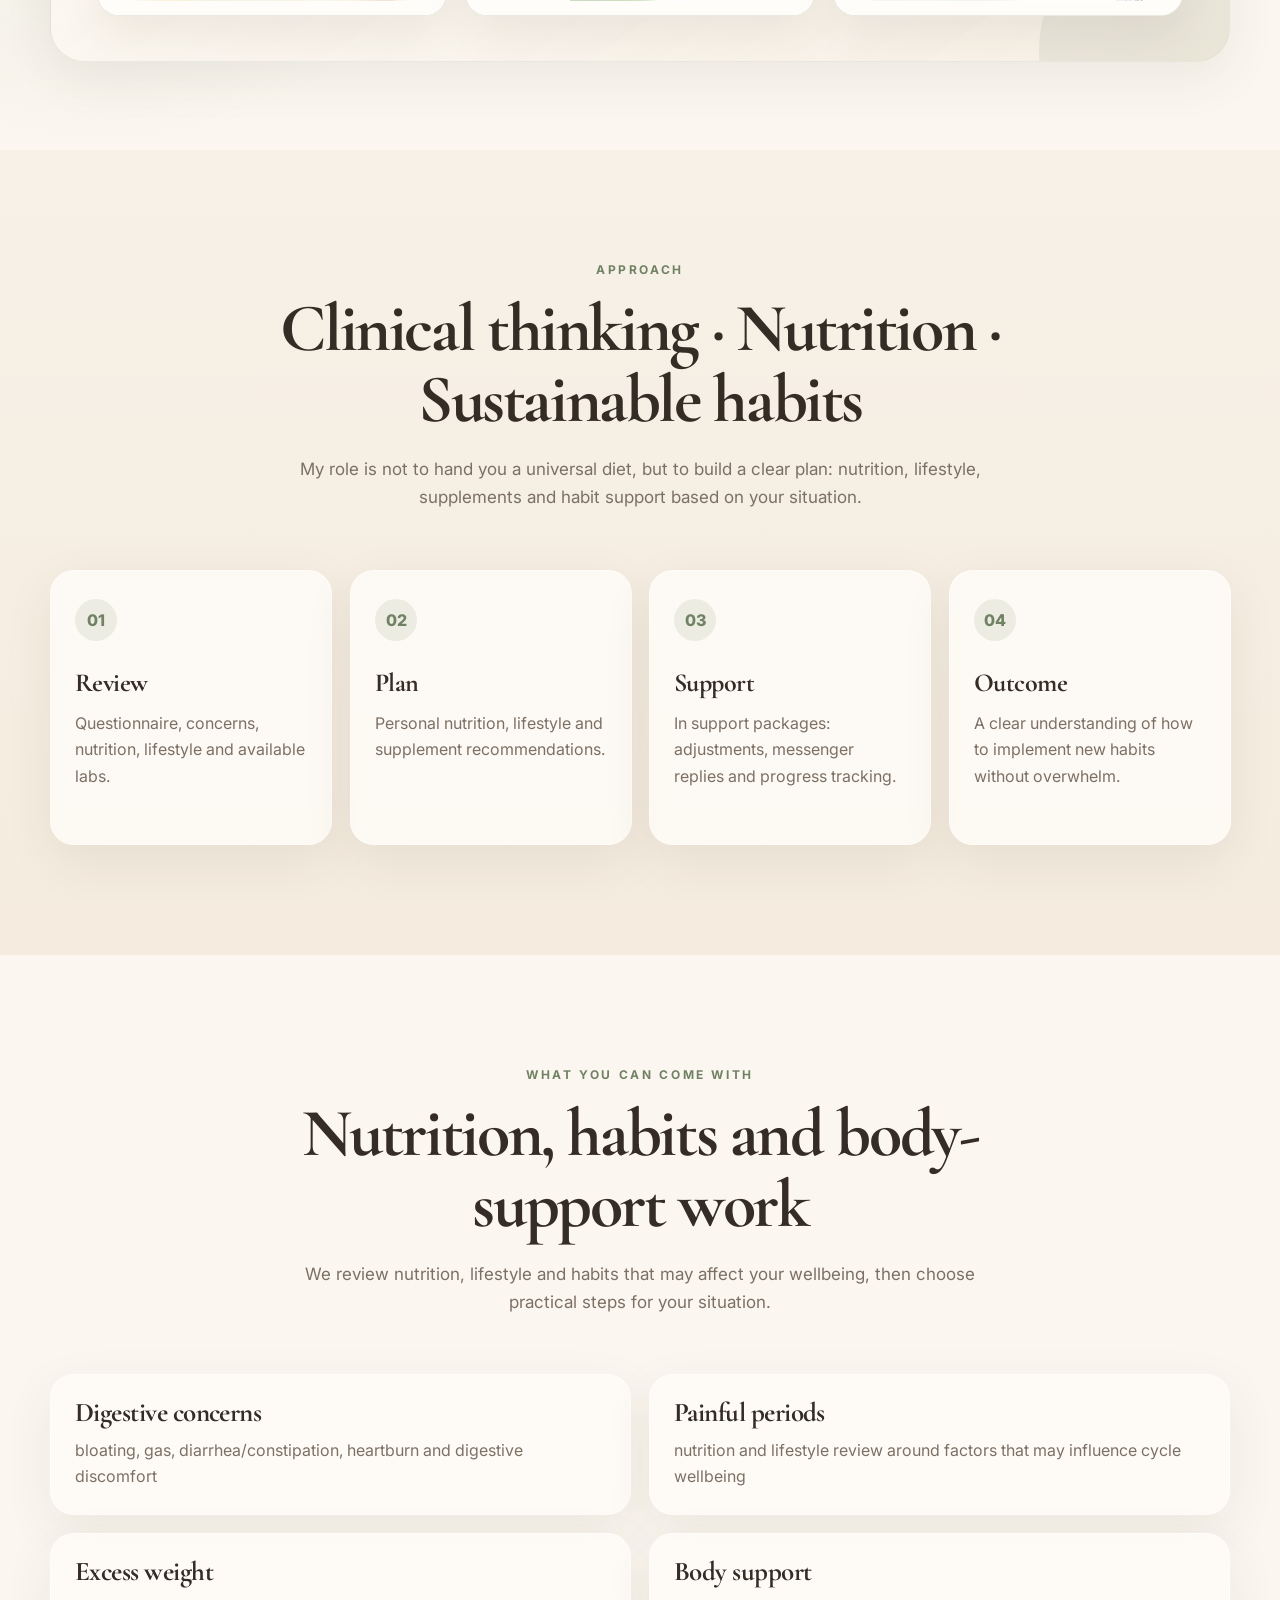
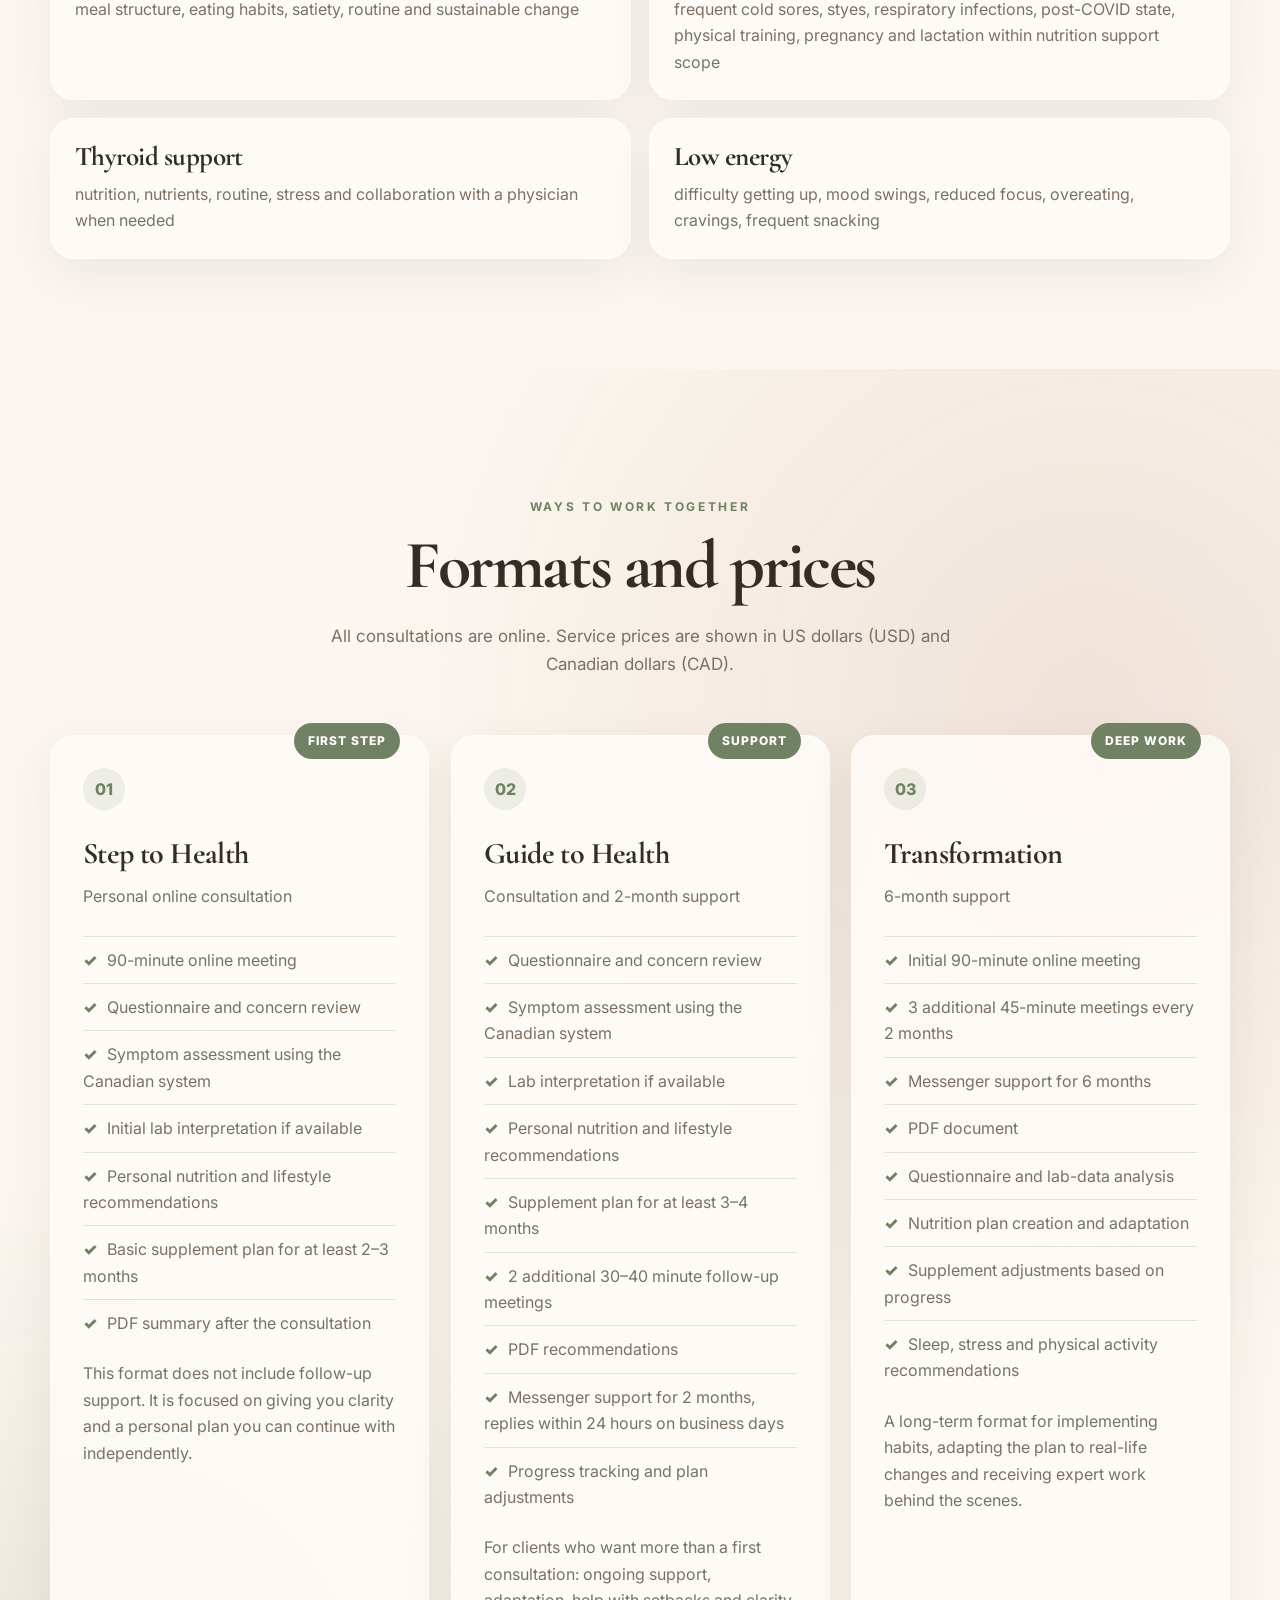
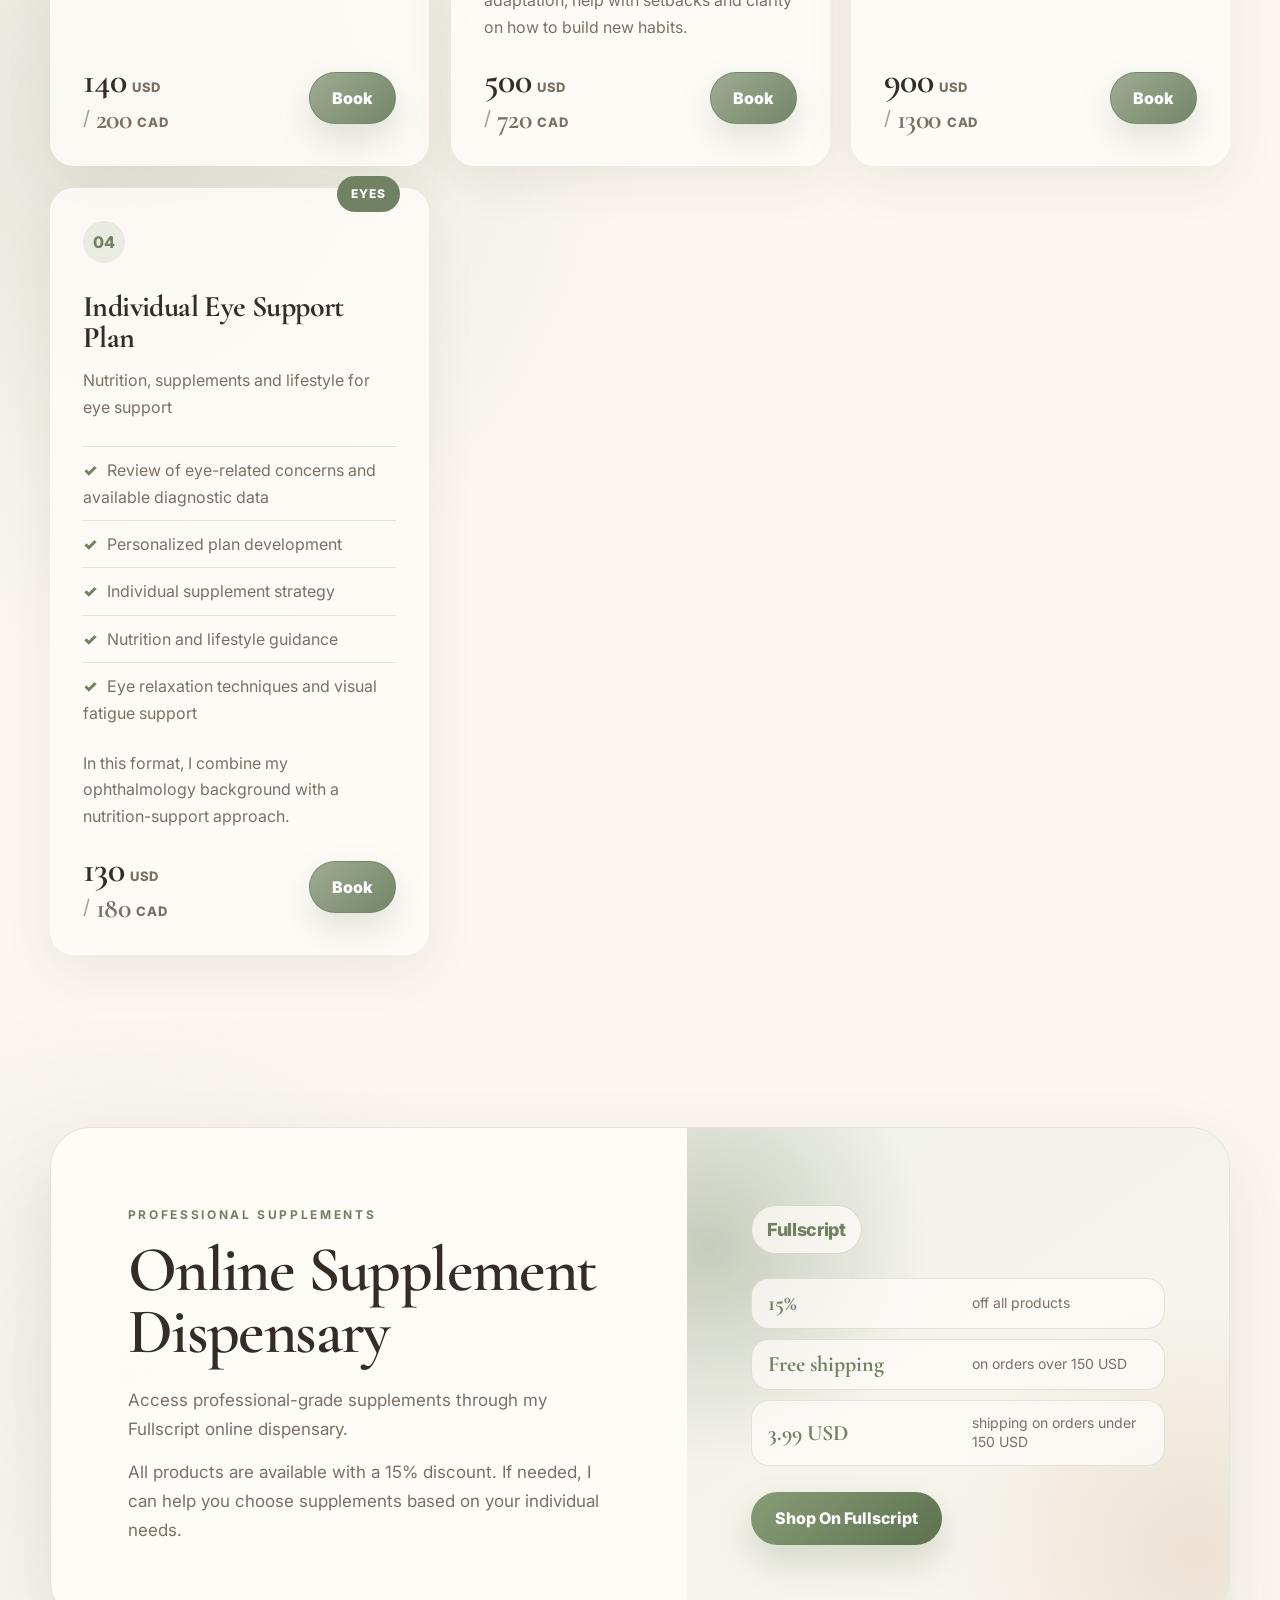
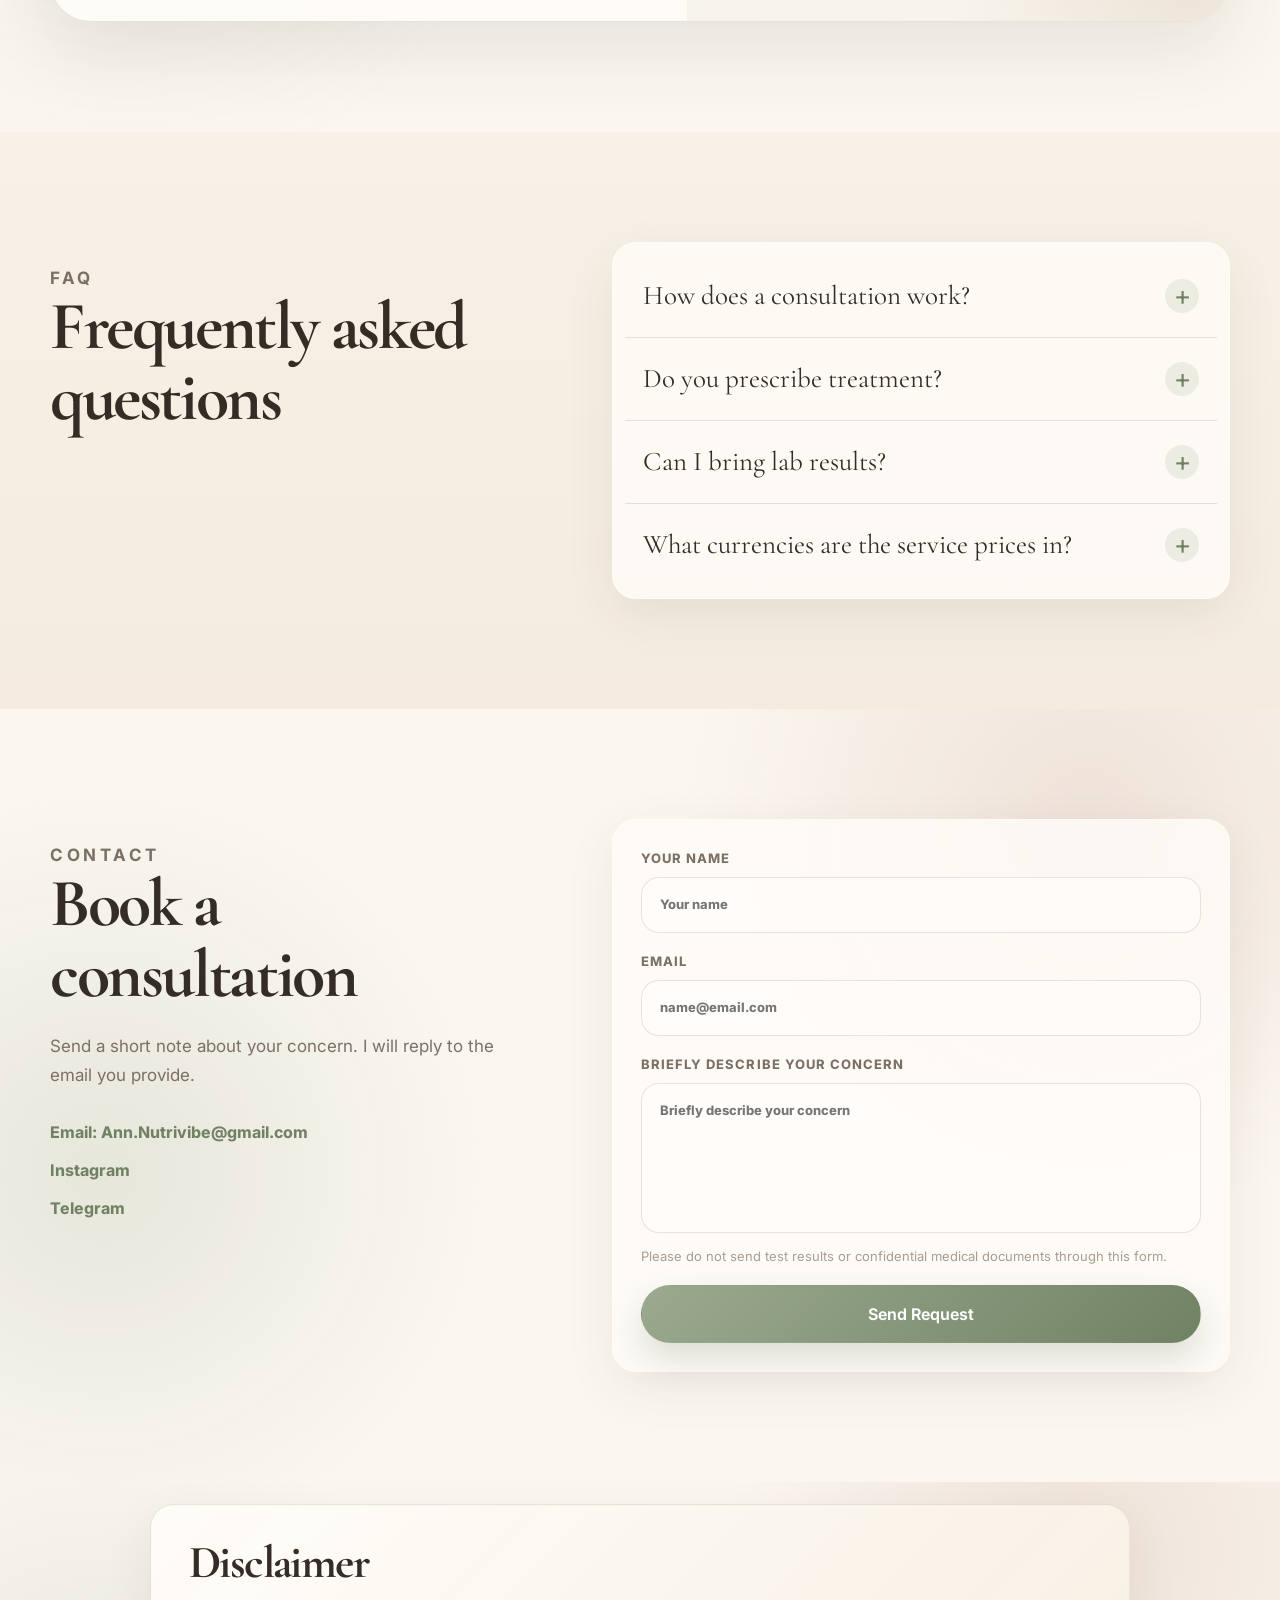
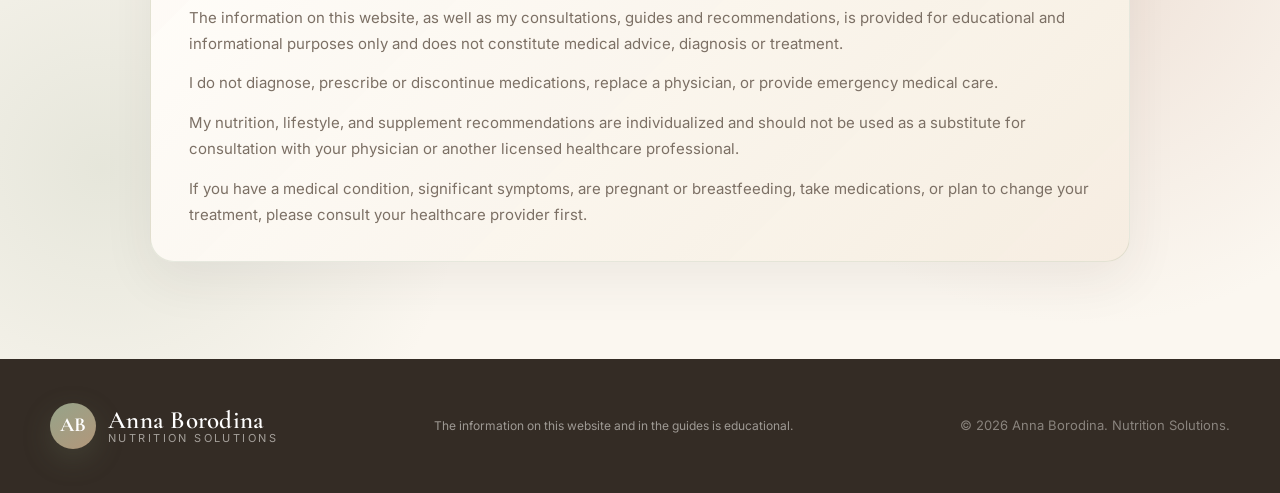
==== commit 4db5d7c5: "Changed prices/a little changes Changed prices/a little changes" ====
--- a/index.html
+++ b/index.html
@@ -216,7 +216,7 @@
 <div class="section-heading reveal">
 <p class="eyebrow">Ways to work together</p>
 <h2>Formats and prices</h2>
-<p>All consultations are online. Prices are shown in USD.</p>
+<p>All consultations are online. Service prices are shown in US dollars (USD) and Canadian dollars (CAD).</p>
 </div>
 <div class="service-cards">
 
@@ -240,7 +240,13 @@
 <li>PDF summary after the consultation</li>
 </ul>
 <p class="service-note">This format does not include follow-up support. It is focused on giving you clarity and a personal plan you can continue with independently.</p>
-<div class="service-footer"><div class="price-line"><span class="price-amount">130</span><span class="price-currency">USD</span></div><a class="service-button" href="#contact">Book</a></div>
+<div class="service-footer">
+<div class="price-line">
+<span class="price-option"><span class="price-amount">140</span> <span class="price-currency">USD</span></span>
+<span class="price-option price-option-secondary"><span class="price-separator">/</span> <span class="price-amount">200</span> <span class="price-currency">CAD</span></span>
+</div>
+<a class="service-button" href="#contact">Book</a>
+</div>
 </article><article class="service-card reveal reveal-delay-1">
 <div class="badge">support</div>
 <div class="service-top">
@@ -260,7 +266,13 @@
 <li>Progress tracking and plan adjustments</li>
 </ul>
 <p class="service-note">For clients who want more than a first consultation: ongoing support, adaptation, help with setbacks and clarity on how to build new habits.</p>
-<div class="service-footer"><div class="price-line"><span class="price-amount">500</span><span class="price-currency">USD</span></div><a class="service-button" href="#contact">Book</a></div>
+<div class="service-footer">
+<div class="price-line">
+<span class="price-option"><span class="price-amount">500</span> <span class="price-currency">USD</span></span>
+<span class="price-option price-option-secondary"><span class="price-separator">/</span> <span class="price-amount">720</span> <span class="price-currency">CAD</span></span>
+</div>
+<a class="service-button" href="#contact">Book</a>
+</div>
 </article><article class="service-card reveal reveal-delay-2">
 <div class="badge">deep work</div>
 <div class="service-top">
@@ -279,7 +291,13 @@
 <li>Sleep, stress and physical activity recommendations</li>
 </ul>
 <p class="service-note">A long-term format for implementing habits, adapting the plan to real-life changes and receiving expert work behind the scenes.</p>
-<div class="service-footer"><div class="price-line"><span class="price-amount">900</span><span class="price-currency">USD</span></div><a class="service-button" href="#contact">Book</a></div>
+<div class="service-footer">
+<div class="price-line">
+<span class="price-option"><span class="price-amount">900</span> <span class="price-currency">USD</span></span>
+<span class="price-option price-option-secondary"><span class="price-separator">/</span> <span class="price-amount">1300</span> <span class="price-currency">CAD</span></span>
+</div>
+<a class="service-button" href="#contact">Book</a>
+</div>
 </article><article class="service-card reveal reveal-delay-3">
 <div class="badge">eyes</div>
 <div class="service-top">
@@ -295,7 +313,13 @@
 <li>Eye relaxation techniques and visual fatigue support</li>
 </ul>
 <p class="service-note">In this format, I combine my ophthalmology background with a nutrition-support approach.</p>
-<div class="service-footer"><div class="price-line"><span class="price-amount">120</span><span class="price-currency">USD</span></div><a class="service-button" href="#contact">Book</a></div>
+<div class="service-footer">
+<div class="price-line">
+<span class="price-option"><span class="price-amount">130</span> <span class="price-currency">USD</span></span>
+<span class="price-option price-option-secondary"><span class="price-separator">/</span> <span class="price-amount">180</span> <span class="price-currency">CAD</span></span>
+</div>
+<a class="service-button" href="#contact">Book</a>
+</div>
 </article></div>
 </div>
 </section>
@@ -397,11 +421,11 @@
 </div>
 <div class="accordion-item">
 <button type="button">
-              What currency are the prices in?
+              What currencies are the service prices in?
               <span>+</span>
 </button>
 <div class="accordion-content">
-<p>All prices on the website are listed in USD.</p>
+<p>Consultation and support package prices are listed in US dollars (USD) and Canadian dollars (CAD).</p>
 </div>
 </div>
 </div>
--- a/style.css
+++ b/style.css
@@ -1673,7 +1673,7 @@
   }
 }
 
-@media (max-width: 860px) {
+@media (max-width: 1080px) {
   .site-header.scrolled,
   body.menu-open .site-header.scrolled {
     background: rgba(251, 247, 240, 0.97);
@@ -1728,7 +1728,9 @@
     margin-top: 8px;
     padding: 14px 24px;
   }
-
+}
+
+@media (max-width: 860px) {
   .hero {
     padding-top: 112px;
   }
@@ -1992,6 +1994,7 @@
   display: flex;
   align-items: center;
   gap: 14px;
+  flex-shrink: 0;
 }
 
 .footer-languages {
@@ -2000,7 +2003,7 @@
   margin-top: 18px;
 }
 
-@media (max-width: 860px) {
+@media (max-width: 1080px) {
   .header-tools .language-switcher {
     display: inline-flex;
     max-width: 82px;
@@ -2029,6 +2032,8 @@
   }
 
   .header-tools {
+    position: relative;
+    z-index: 61;
     gap: 8px;
   }
 
@@ -2042,7 +2047,7 @@
   }
 }
 
-@media (min-width: 861px) {
+@media (min-width: 1081px) {
   .nav .language-switcher {
     display: none;
   }
@@ -2196,6 +2201,32 @@
   .brand-text em {
     font-size: 9px;
     letter-spacing: 0.14em;
+  }
+}
+
+@media (max-width: 360px) {
+  .site-header .brand {
+    min-width: 0;
+    gap: 6px;
+  }
+
+  .site-header .brand-mark {
+    flex: 0 0 32px;
+    width: 32px;
+    height: 32px;
+    font-size: 16px;
+  }
+
+  .site-header .brand-text {
+    min-width: 0;
+  }
+
+  .site-header .brand-text strong {
+    font-size: 18px;
+  }
+
+  .site-header .brand-text em {
+    display: none;
   }
 }
 
@@ -2866,6 +2897,7 @@
   padding-top: 24px;
   display: flex;
   flex-direction: row;
+  flex-wrap: wrap;
   align-items: center;
   justify-content: space-between;
   gap: 14px;
@@ -2874,9 +2906,29 @@
 
 .price-line {
   display: flex;
+  flex-direction: column;
+  align-items: flex-start;
+  gap: 8px;
+  flex-wrap: wrap;
+}
+
+.price-option {
+  display: inline-flex;
   align-items: flex-end;
-  gap: 9px;
-  flex-wrap: wrap;
+  gap: 6px;
+  white-space: nowrap;
+}
+
+.price-option-secondary .price-amount {
+  font-size: 28px;
+  color: var(--muted);
+}
+
+.price-separator {
+  color: var(--faint);
+  font-size: 20px;
+  line-height: 1.15;
+  margin-bottom: 3px;
 }
 
 .price-amount {
@@ -2938,6 +2990,8 @@
 .service-footer a.service-button {
   color: white;
   font-weight: 850;
+  margin-left: auto;
+  flex-shrink: 0;
 }
 
 @media (max-width: 620px) {
